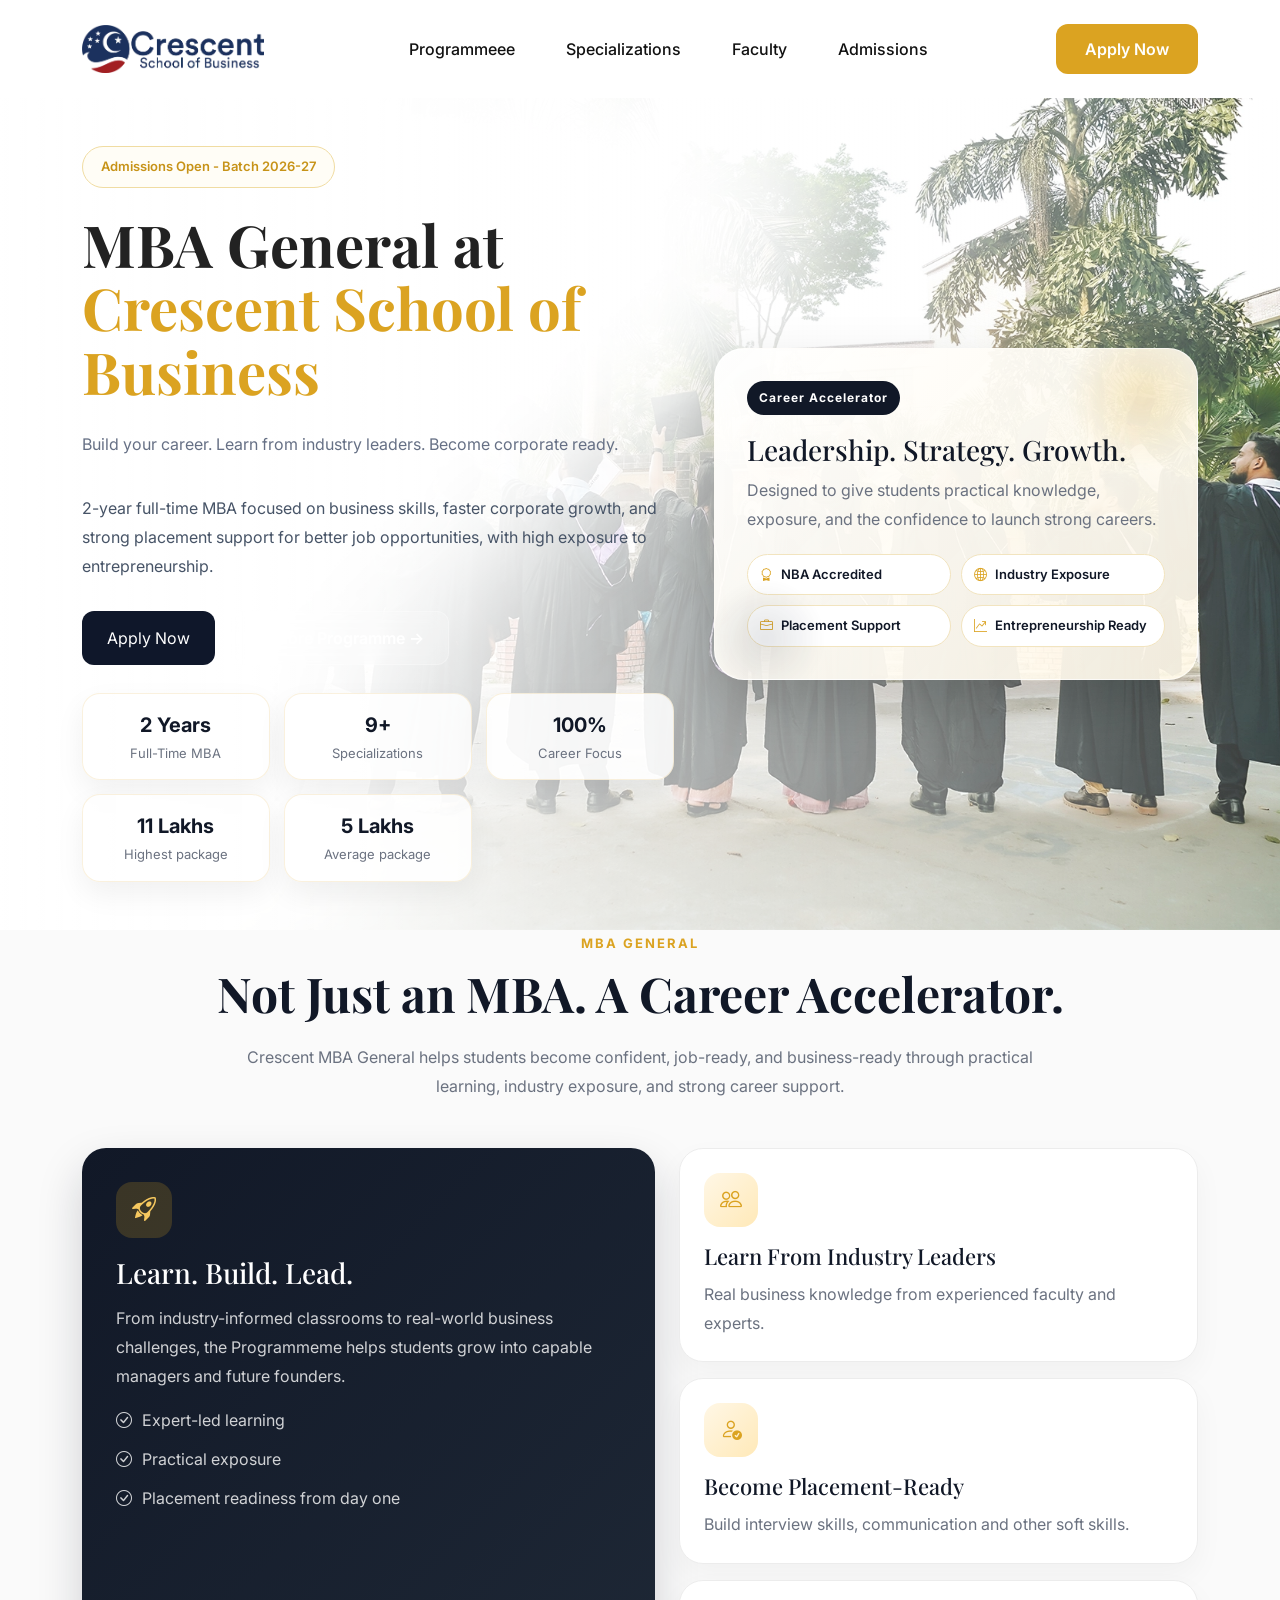
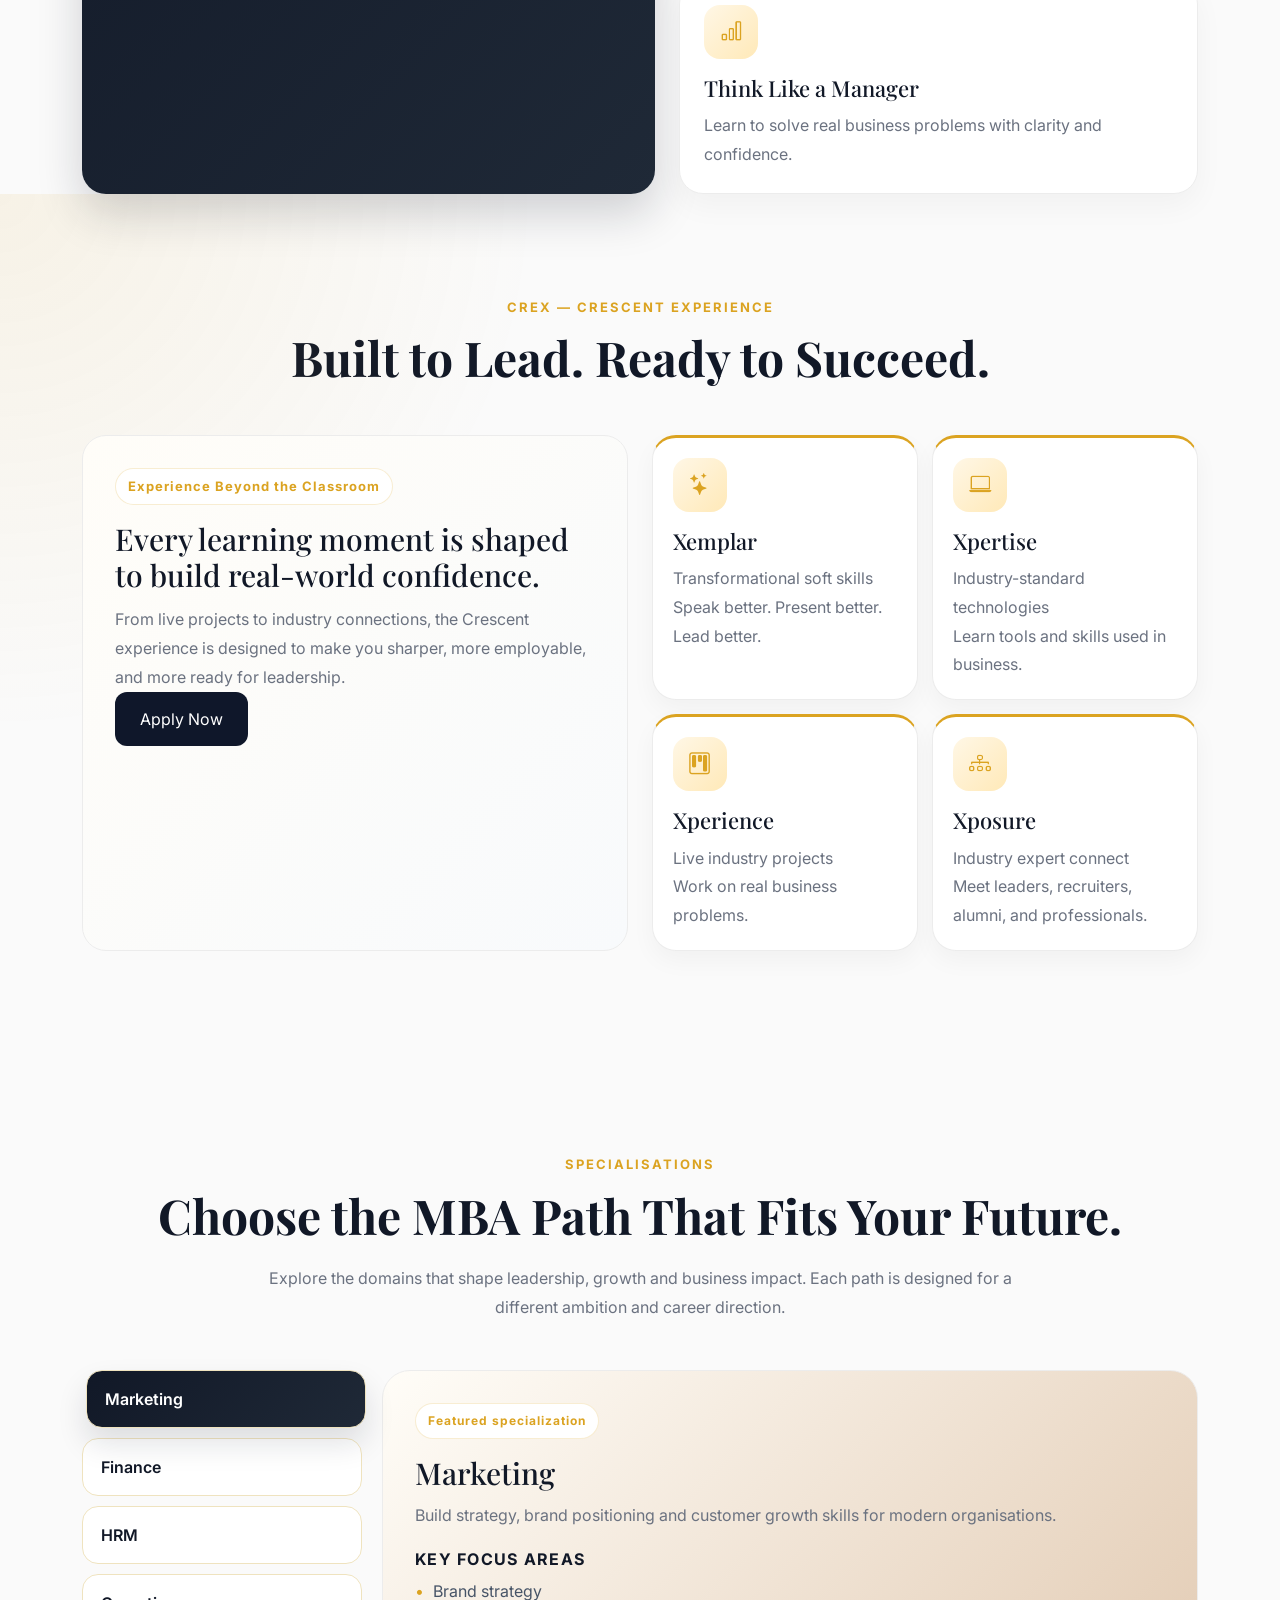
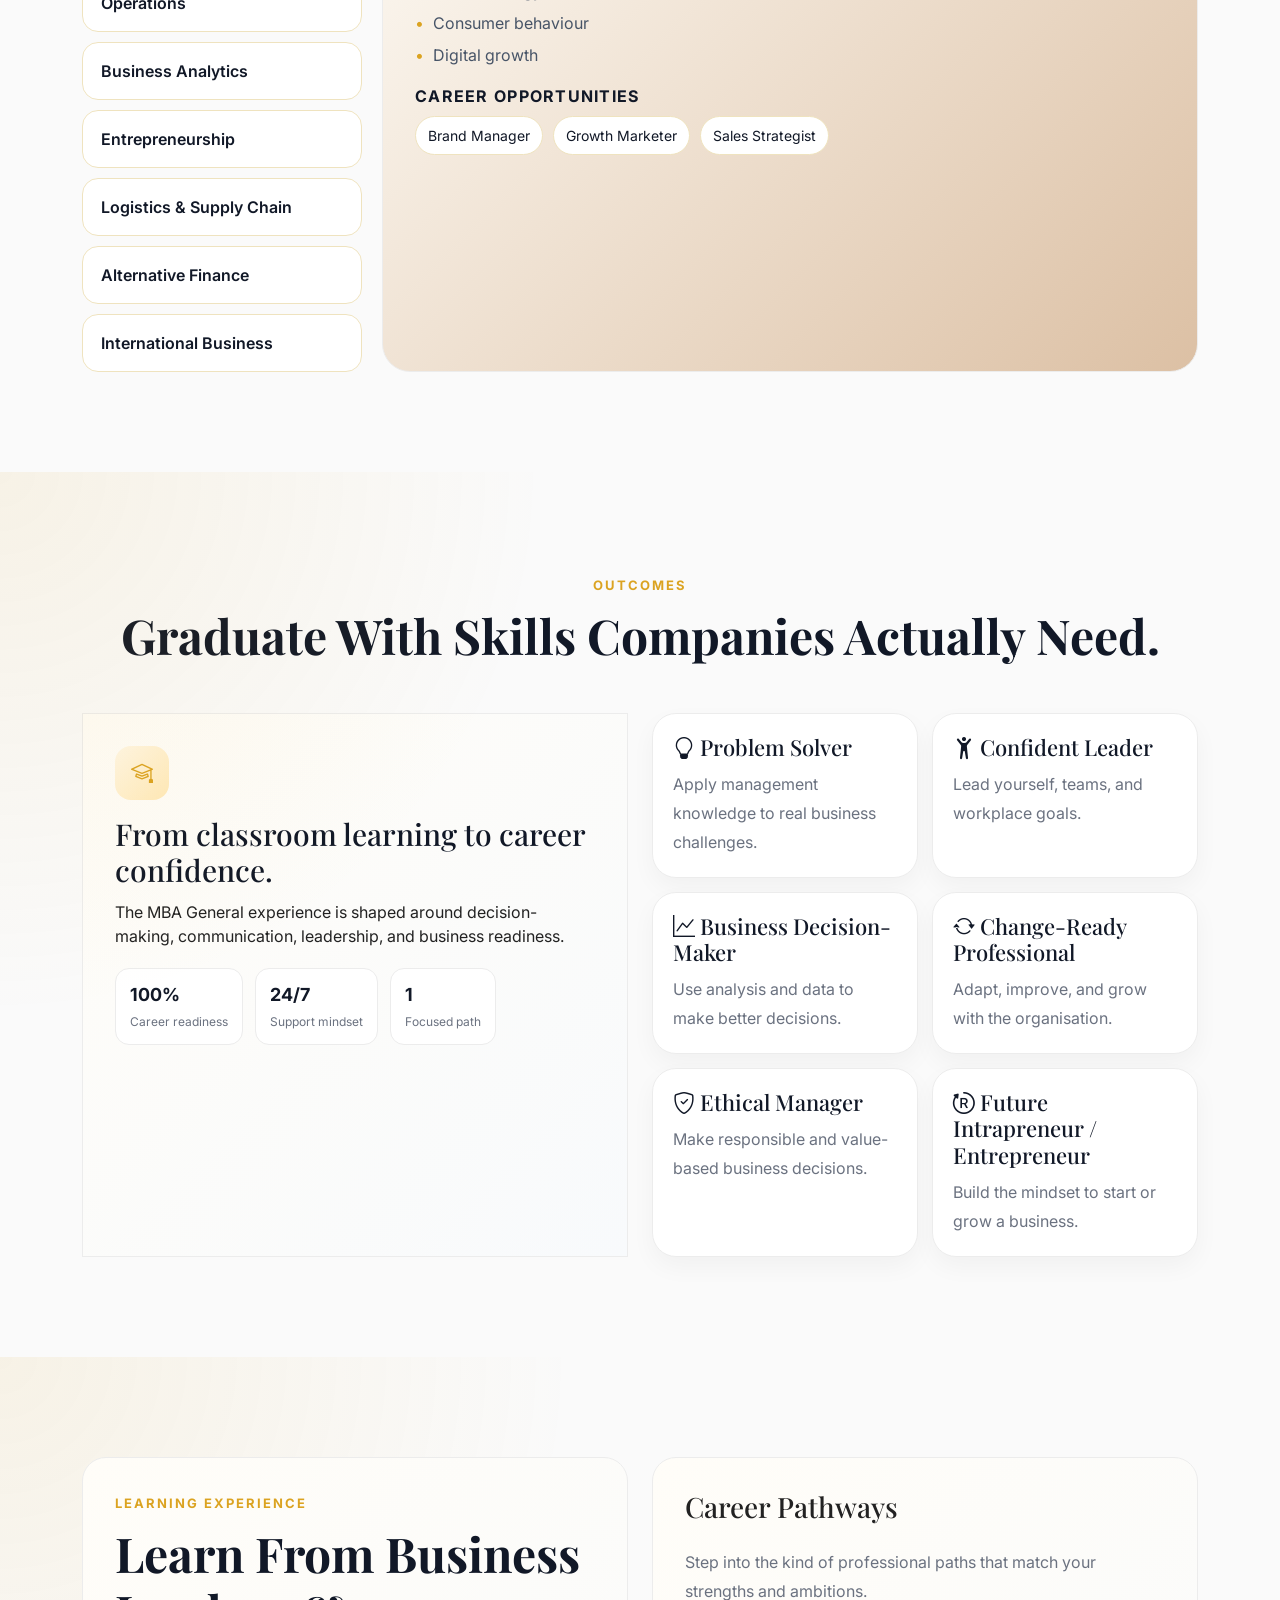
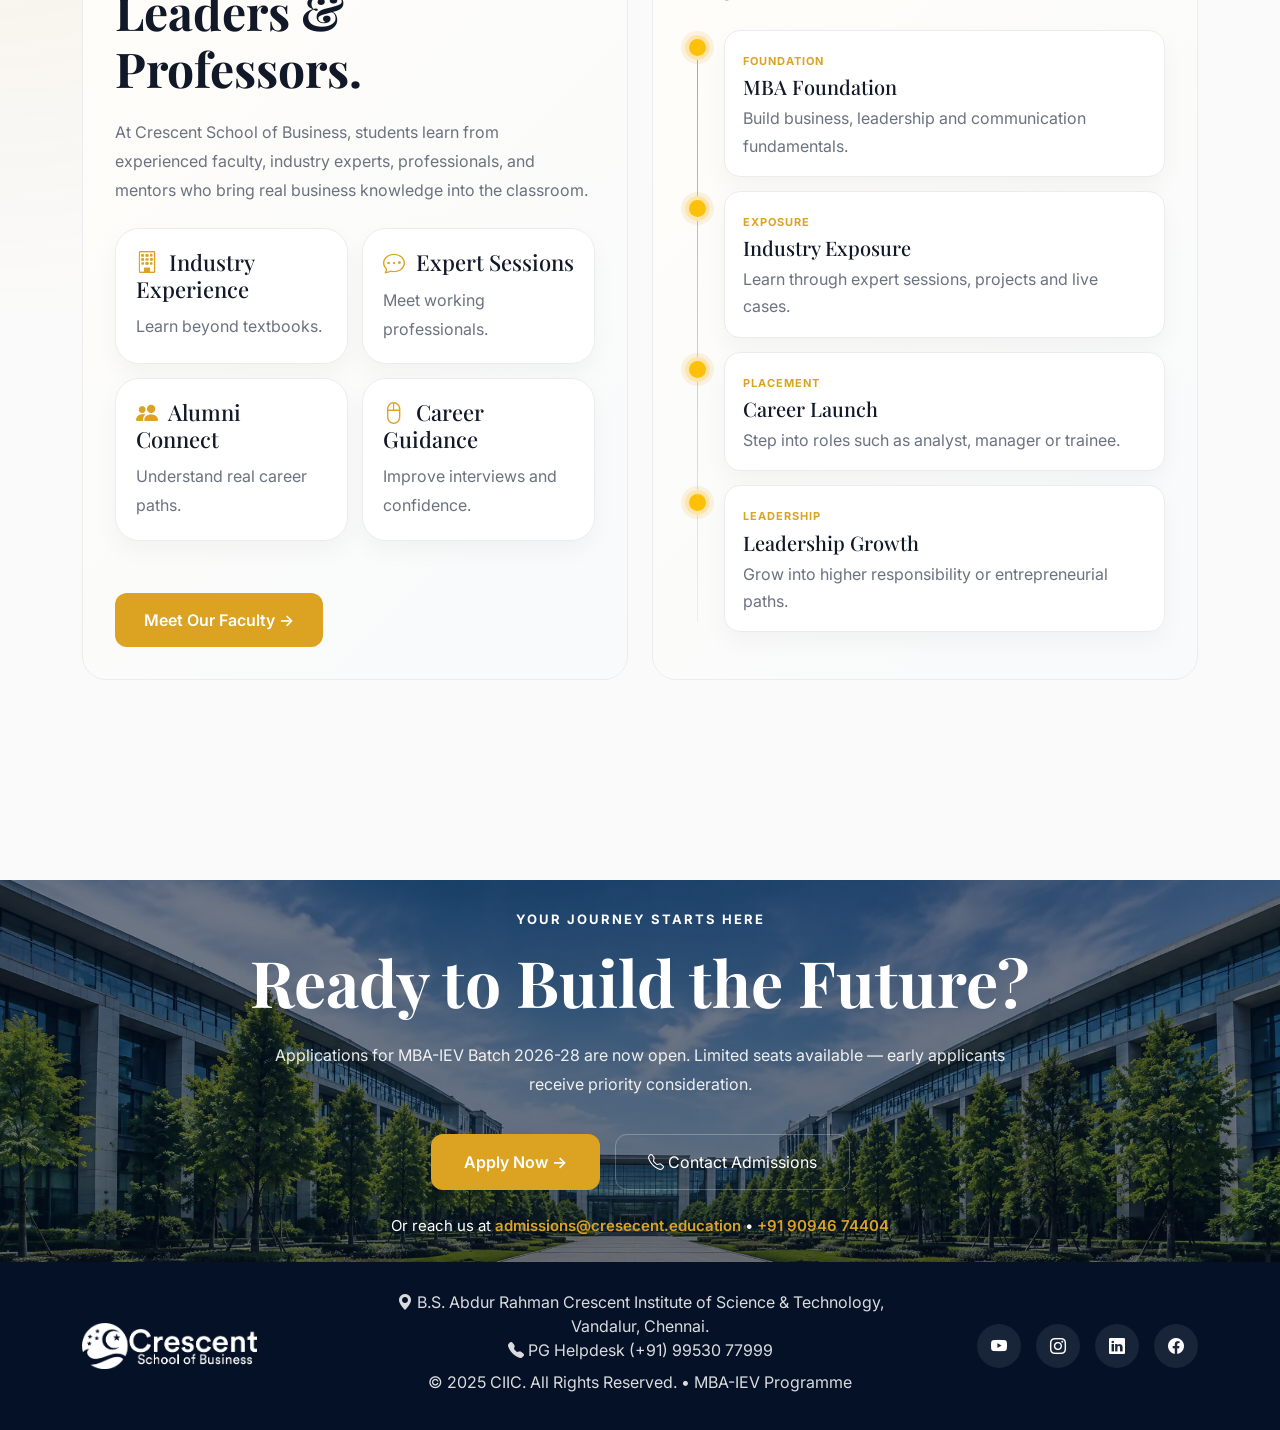
==== mba-general.html @ e67c8d49 "footer update for general" ====
<!DOCTYPE html>
<html lang="en">
<head>
    <meta charset="UTF-8">
    <meta name="viewport" content="width=device-width, initial-scale=1.0">

    <title>University MBA Programme</title>

    <!-- Bootstrap -->
    <link href="https://cdn.jsdelivr.net/npm/bootstrap@5.3.3/dist/css/bootstrap.min.css" rel="stylesheet">
    <link rel="icon" type="image/x-icon" href="images/favicon.ico">

    <!-- Google Fonts -->
    <link href="https://fonts.googleapis.com/css2?family=Inter:wght@300;400;500;600;700&family=Playfair+Display:wght@600;700;800&display=swap" rel="stylesheet">

    <link rel="stylesheet" href="css/style.css">
    <link rel="stylesheet" href="https://cdn.jsdelivr.net/npm/bootstrap-icons@1.11.3/font/bootstrap-icons.min.css">
</head>
<body>

    <!-- NAVBAR -->
    <nav class="navbar navbar-expand-lg navbar-light custom-navbar">
        <div class="container">
            <a class="navbar-brand" href="#">
                <div class="logo-placeholder"><img src="images/crescent-logo-white.webp" style="width: 182px;"></div>
            </a>

            <button class="navbar-toggler" type="button" data-bs-toggle="collapse" data-bs-target="#mainNav">
                <span class="navbar-toggler-icon"></span>
            </button>

            <div class="collapse navbar-collapse" id="mainNav">
                <ul class="navbar-nav mx-auto">
                    <li class="nav-item"><a class="nav-link" href="#Programme">Programmeee</a></li>
                    <li class="nav-item"><a class="nav-link" href="#specializations">Specializations</a></li>
                    <li class="nav-item"><a class="nav-link" href="#faculty">Faculty</a></li>
                    <li class="nav-item"><a class="nav-link" href="#admissions">Admissions</a></li>
                </ul>

                <a href="https://admissions.crescent.education/mba-and-mca-Programmeme-application" class="btn apply-btn">
                    Apply Now
                </a>
            </div>
        </div>
    </nav>

    <!-- HERO -->
    <section class="hero-section">
        <div class="hero-video-wrapper">
            <video class="hero-video" autoplay muted loop playsinline poster="images/hero-bg.webp">
                <source src="https://crescent.education//wp-content//uploads//2025//05//BSACIST-3-26052025.mp4" type="video/mp4">
            </video>
        </div>

        <div class="hero-overlay"></div>

        <div class="container position-relative">
            <div class="hero-shell">
                <div class="hero-content py-5">
                    <div class="hero-badge">Admissions Open - Batch 2026-27</div>

                    <h1 class="hero-title">
                        MBA General at
                        <span>Crescent School of Business</span>
                    </h1>

                    <p class="hero-description">
                        Build your career. Learn from industry leaders. Become corporate ready.
                    </p>

                    <p class="hero-subtext">
                        2-year full-time MBA focused on business skills, faster corporate growth, and strong placement support for better job opportunities, with high exposure to entrepreneurship.
                    </p>

                    <div class="hero-buttons align-items-center">
                        <a href="https://admissions.crescent.education/mba-and-mca-Programmeme-application" class="btn primary-btn">
                            Apply Now
                        </a>
                        <a href="#Programme" class="btn secondary-btn">
                            Explore Programme →
                        </a>
                    </div>

                    <div class="hero-metrics">
                        <div class="metric-tile">
                            <strong>2 Years</strong>
                            <span>Full-Time MBA</span>
                        </div>
                        <div class="metric-tile">
                            <strong>9+</strong>
                            <span>Specializations</span>
                        </div>
                        <div class="metric-tile">
                            <strong>100%</strong>
                            <span>Career Focus</span>
                        </div>
                        <div class="metric-tile">
                            <strong>11 Lakhs</strong>
                            <span>Highest package</span>
                        </div>
                        <div class="metric-tile">
                            <strong>5 Lakhs</strong>
                            <span>Average package</span>
                        </div>
                    </div>
                </div>

                <div class="hero-visual">
                    <div class="hero-visual-card">
                        <div class="visual-orb orb-one"></div>
                        <div class="visual-orb orb-two"></div>
                        <div class="visual-badge">Career Accelerator</div>
                        <h3>Leadership. Strategy. Growth.</h3>
                        <p>Designed to give students practical knowledge, exposure, and the confidence to launch strong careers.</p>

                        <div class="visual-list">
                            <div class="visual-pill"><i class="bi bi-award"></i> NBA Accredited</div>
                            <div class="visual-pill"><i class="bi bi-globe2"></i> Industry Exposure</div>
                            <div class="visual-pill"><i class="bi bi-briefcase"></i> Placement Support</div>
                            <div class="visual-pill"><i class="bi bi-graph-up-arrow"></i> Entrepreneurship Ready</div>
                        </div>
                    </div>
                </div>
            </div>
        </div>
    </section>

    <!-- Programme SECTION -->
    <section class="Programme-showcase" id="Programme">
        <div class="container">
            <div class="section-head text-center">
                <span class="section-tag">MBA GENERAL</span>
                <h2 class="section-title">Not Just an MBA. A Career Accelerator.</h2>
                <p class="section-description mx-auto">
                    Crescent MBA General helps students become confident, job-ready, and business-ready through practical learning, industry exposure, and strong career support.
                </p>
            </div>

            <div class="showcase-grid">
                <div class="showcase-card showcase-card-main">
                    <div class="showcase-icon"><i class="bi bi-rocket-takeoff"></i></div>
                    <h3>Learn. Build. Lead.</h3>
                    <p>From industry-informed classrooms to real-world business challenges, the Programmeme helps students grow into capable managers and future founders.</p>
                    <ul>
                        <li><i class="bi bi-check-circle"></i> Expert-led learning</li>
                        <li><i class="bi bi-check-circle"></i> Practical exposure</li>
                        <li><i class="bi bi-check-circle"></i> Placement readiness from day one</li>
                    </ul>
                </div>

                <div class="feature-stack">
                    <div class="feature-card">
                        <div class="feature-icon"><i class="bi bi-people"></i></div>
                        <h4>Learn From Industry Leaders</h4>
                        <p>Real business knowledge from experienced faculty and experts.</p>
                    </div>

                    <div class="feature-card">
                        <div class="feature-icon"><i class="bi bi-person-check"></i></div>
                        <h4>Become Placement-Ready</h4>
                        <p>Build interview skills, communication and other soft skills.</p>
                    </div>

                    <div class="feature-card">
                        <div class="feature-icon"><i class="bi bi-bar-chart"></i></div>
                        <h4>Think Like a Manager</h4>
                        <p>Learn to solve real business problems with clarity and confidence.</p>
                    </div>
                </div>
            </div>
        </div>
    </section>

    <!-- CREX SECTION -->
    <section class="crex-section">
        <div class="container">
            <div class="section-head text-center">
                <span class="section-tag">CREX — CRESCENT EXPERIENCE</span>
                <h2 class="section-title">Built to Lead. Ready to Succeed.</h2>
            </div>

            <div class="crex-layout">
                <div class="crex-intro">
                    <div class="intro-badge">Experience Beyond the Classroom</div>
                    <h3>Every learning moment is shaped to build real-world confidence.</h3>
                    <p>From live projects to industry connections, the Crescent experience is designed to make you sharper, more employable, and more ready for leadership.</p>
                    <a href="https://admissions.crescent.education/mba-and-mca-Programmeme-application" class="btn primary-btn">
                        Apply Now
                    </a>
                </div>

                <div class="crex-grid">
                    <div class="crex-card">
                        <div class="crex-icon"><i class="bi bi-stars"></i></div>
                        <h4>Xemplar</h4>
                        <p>Transformational soft skills</p>
                        <span>Speak better. Present better. Lead better.</span>
                    </div>

                    <div class="crex-card">
                        <div class="crex-icon"><i class="bi bi-laptop"></i></div>
                        <h4>Xpertise</h4>
                        <p>Industry-standard technologies</p>
                        <span>Learn tools and skills used in business.</span>
                    </div>

                    <div class="crex-card">
                        <div class="crex-icon"><i class="bi bi-kanban"></i></div>
                        <h4>Xperience</h4>
                        <p>Live industry projects</p>
                        <span>Work on real business problems.</span>
                    </div>

                    <div class="crex-card">
                        <div class="crex-icon"><i class="bi bi-diagram-3"></i></div>
                        <h4>Xposure</h4>
                        <p>Industry expert connect</p>
                        <span>Meet leaders, recruiters, alumni, and professionals.</span>
                    </div>
                </div>
            </div>
        </div>
    </section>

    <!-- SPECIALIZATIONS -->
    <section class="specializations-section" id="specializations">
        <div class="container">
            <div class="section-head text-center">
                <span class="section-tag">SPECIALISATIONS</span>
                <h2 class="section-title">Choose the MBA Path That Fits Your Future.</h2>
                <p class="section-description mx-auto">
                    Explore the domains that shape leadership, growth and business impact. Each path is designed for a different ambition and career direction.
                </p>
            </div>

            <div class="specialization-explorer" role="tablist" aria-label="MBA specialization explorer">
                <div class="specialization-list">
                    <button class="specialization-item active" data-specialization="marketing" role="tab" aria-selected="true">Marketing</button>
                    <button class="specialization-item" data-specialization="finance" role="tab" aria-selected="false">Finance</button>
                    <button class="specialization-item" data-specialization="hr" role="tab" aria-selected="false">HRM</button>
                    <button class="specialization-item" data-specialization="operations" role="tab" aria-selected="false">Operations</button>
                    <button class="specialization-item" data-specialization="analytics" role="tab" aria-selected="false">Business Analytics</button>
                    <button class="specialization-item" data-specialization="entrepreneurship" role="tab" aria-selected="false">Entrepreneurship</button>
                    <button class="specialization-item" data-specialization="logistics" role="tab" aria-selected="false">Logistics & Supply Chain</button>
                    <button class="specialization-item" data-specialization="alternativeFinance" role="tab" aria-selected="false">Alternative Finance</button>
                    <button class="specialization-item" data-specialization="internationalBusiness" role="tab" aria-selected="false">International Business</button>
                </div>

                <div class="specialization-panel" id="specialization-panel" aria-live="polite">
                    <div class="panel-chip">Featured specialization</div>
                    <h3 id="specialization-title">Marketing</h3>
                    <p id="specialization-description">Build strategy, brand positioning and customer growth skills for modern organisations.</p>

                    <div class="panel-block">
                        <h4>Key focus areas</h4>
                        <ul id="focus-list" class="focus-list">
                            <li>Brand strategy</li>
                            <li>Consumer behaviour</li>
                            <li>Digital growth</li>
                        </ul>
                    </div>

                    <div class="panel-block">
                        <h4>Career opportunities</h4>
                        <div id="career-list" class="career-pill-list">
                            <span>Brand Manager</span>
                            <span>Growth Marketer</span>
                            <span>Sales Strategist</span>
                        </div>
                    </div>
                </div>
            </div>
        </div>
    </section>

    <!-- OUTCOMES -->
    <section class="outcomes-section">
        <div class="container">
            <div class="section-head text-center">
                <span class="section-tag">OUTCOMES</span>
                <h2 class="section-title">Graduate With Skills Companies Actually Need.</h2>
            </div>

            <div class="outcomes-layout">
                <div class="outcome-hero">
                    <div class="outcome-icon"><i class="bi bi-mortarboard"></i></div>
                    <h3>From classroom learning to career confidence.</h3>
                    <p>The MBA General experience is shaped around decision-making, communication, leadership, and business readiness.</p>
                    <div class="outcome-stats">
                        <div><strong>100%</strong><span>Career readiness</span></div>
                        <div><strong>24/7</strong><span>Support mindset</span></div>
                        <div><strong>1</strong><span>Focused path</span></div>
                    </div>
                </div>

                <div class="outcome-grid">
                    <div class="outcome-card">
                        <h4><i class="bi bi-lightbulb"></i> Problem Solver</h4>
                        <p>Apply management knowledge to real business challenges.</p>
                    </div>
                    <div class="outcome-card">
                        <h4><i class="bi bi-person-arms-up"></i> Confident Leader</h4>
                        <p>Lead yourself, teams, and workplace goals.</p>
                    </div>
                    <div class="outcome-card">
                        <h4><i class="bi bi-graph-up"></i> Business Decision-Maker</h4>
                        <p>Use analysis and data to make better decisions.</p>
                    </div>
                    <div class="outcome-card">
                        <h4><i class="bi bi-arrow-repeat"></i> Change-Ready Professional</h4>
                        <p>Adapt, improve, and grow with the organisation.</p>
                    </div>
                    <div class="outcome-card">
                        <h4><i class="bi bi-shield-check"></i> Ethical Manager</h4>
                        <p>Make responsible and value-based business decisions.</p>
                    </div>
                    <div class="outcome-card">
                        <h4><i class="bi bi-bootstrap-reboot"></i> Future Intrapreneur / Entrepreneur</h4>
                        <p>Build the mindset to start or grow a business.</p>
                    </div>
                </div>
            </div>
        </div>
    </section>

    <!-- FACULTY + CAREER PATHWAYS -->
    <section class="faculty-career-section" id="faculty">
        <div class="container">
            <div class="faculty-career-grid">
                <div class="learning-panel">
                    <span class="section-tag">LEARNING EXPERIENCE</span>
                    <h2 class="section-title">Learn From Business Leaders & Professors.</h2>
                    <p>
                        At Crescent School of Business, students learn from experienced faculty, industry experts, professionals, and mentors who bring real business knowledge into the classroom.
                    </p>

                    <div class="mini-grid">
                        <div class="mini-card"><h5><i class="bi bi-building"></i> Industry Experience</h5><p>Learn beyond textbooks.</p></div>
                        <div class="mini-card"><h5><i class="bi bi-chat-dots"></i> Expert Sessions</h5><p>Meet working professionals.</p></div>
                        <div class="mini-card"><h5><i class="bi bi-people-fill"></i> Alumni Connect</h5><p>Understand real career paths.</p></div>
                        <div class="mini-card"><h5><i class="bi bi-mouse2"></i> Career Guidance</h5><p>Improve interviews and confidence.</p></div>
                    </div>

                    <a href="https://crescent.education/faculty-management-studies/" class="btn faculty-btn mt-4">
                        Meet Our Faculty →
                    </a>
                </div>

                <div class="career-panel">
                    <div class="career-panel-head">
                        <h3 class="sub-heading">Career Pathways</h3>
                        <p>Step into the kind of professional paths that match your strengths and ambitions.</p>
                    </div>
                    <div class="career-roadmap">
                        <div class="roadmap-step">
                            <div class="roadmap-dot"></div>
                            <div class="roadmap-card">
                                <span class="roadmap-label">Foundation</span>
                                <h5>MBA Foundation</h5>
                                <p>Build business, leadership and communication fundamentals.</p>
                            </div>
                        </div>
                        <div class="roadmap-step">
                            <div class="roadmap-dot"></div>
                            <div class="roadmap-card">
                                <span class="roadmap-label">Exposure</span>
                                <h5>Industry Exposure</h5>
                                <p>Learn through expert sessions, projects and live cases.</p>
                            </div>
                        </div>
                        <div class="roadmap-step">
                            <div class="roadmap-dot"></div>
                            <div class="roadmap-card">
                                <span class="roadmap-label">Placement</span>
                                <h5>Career Launch</h5>
                                <p>Step into roles such as analyst, manager or trainee.</p>
                            </div>
                        </div>
                        <div class="roadmap-step">
                            <div class="roadmap-dot"></div>
                            <div class="roadmap-card">
                                <span class="roadmap-label">Leadership</span>
                                <h5>Leadership Growth</h5>
                                <p>Grow into higher responsibility or entrepreneurial paths.</p>
                            </div>
                        </div>
                    </div>
                </div>
            </div>
        </div>
    </section>

    <!-- FINAL CTA + FOOTER -->
    <footer class="footer-section">

        <!-- CTA AREA -->
        <div class="footer-cta" id="admissions">

            <div class="container">

                <div class="cta-content text-center">

                    <span class="footer-tag">
                        YOUR JOURNEY STARTS HERE
                    </span>

                    <h2>
                        Ready to Build the Future?
                    </h2>

                    <p>
                        Applications for MBA-IEV Batch 2026-28 are now open.
                        Limited seats available — early applicants receive
                        priority consideration.
                    </p>

                    <div class="cta-buttons">

                        <a href="https://admissions.crescent.education/mba-and-mca-Programmeme-application" class="btn footer-apply-btn">
                            Apply Now →
                        </a>

                        <a href="tel:+919094674404" class="btn footer-contact-btn">
                            <i class="bi bi-telephone"></i>
                            Contact Admissions
                        </a>

                    </div>

                    <div class="contact-line">

                        Or reach us at

                        <a href="mailto:admissions@ciic.edu.in">
                            admissions@cresecent.education
                        </a>

                        •

                        <a href="tel:+919094674404">
                            +91 90946 74404
                        </a>

                    </div>

                </div>

            </div>

        </div>

        <!-- FOOTER BAR -->
        <div class="footer-bottom">

            <div class="container">

                <div class="row align-items-center gy-4">

                    <!-- LOGO -->
                    <div class="col-lg-3">

                        <div class="footer-logo">

                            <img
                                src="images/cresent-footer-logo.webp"
                                alt="CIIC Business School"
                                style="width: 175px;"
                            >

                        </div>

                    </div>

                    <!-- CENTER INFO -->
                    <div class="col-lg-6 text-center">

                        <div class="footer-info">

                            <p>
                                <i class="bi bi-geo-alt-fill"></i>
                                B.S. Abdur Rahman Crescent Institute of Science & Technology, Vandalur, Chennai. <br>
                                <i class="bi bi-telephone-fill"></i>
                                PG Helpdesk (+91) 99530 77999  <br>
                                <!-- <i class="bi bi-envelope-fill"></i>
                                admissions@cresecent.education  <br> -->
                            </p>

                            <p>
                                © 2025 CIIC. All Rights Reserved.
                                • MBA-IEV Programme
                            </p>

                        </div>

                    </div>

                    <!-- SOCIAL -->
                    <div class="col-lg-3">

                        <div class="footer-social">

                            <a href="https://www.youtube.com/@CrescentSchoolofBusiness" target="_blank">
                                <i class="bi bi-youtube"></i>
                            </a>

                            <a href="https://www.instagram.com/crescentschoolofbusiness" target="_blank">
                                <i class="bi bi-instagram"></i>
                            </a>

                            <a href="https://www.linkedin.com/school/crescentinstitute/" target="_blank">
                                <i class="bi bi-linkedin"></i>
                            </a>

                            <a href="https://www.facebook.com/csbedu" target="_blank">
                                <i class="bi bi-facebook"></i>
                            </a>

                        </div>

                    </div>

                </div>

            </div>

        </div>

    </footer>

    <script src="https://cdn.jsdelivr.net/npm/bootstrap@5.3.3/dist/js/bootstrap.bundle.min.js"></script>
    <script src="js/script.js"></script>

</body>
</html>
---- css/style.css ----
:root{
    --primary:#dba321;
    --dark:#101828;
    --text:#667085;
    --border:#e9e9e9;
    --white:#ffffff;
}

body{
    font-family:'Inter',sans-serif;
    background:#fafafa;
    color:#222;
    scroll-behavior:smooth;
}

/* NAVBAR */

.custom-navbar{
    padding:20px 0;
    background:#fff;
}



.navbar-nav{
    gap:35px;
}

.nav-link{
    color:#111;
    font-weight:500;
}

.apply-btn{
    background:var(--primary);
    color:#fff;
    padding:12px 28px;
    border-radius:12px;
    font-weight:600;
}

.apply-btn:hover{
    background:#c79318;
    color:#fff;
}

/* HERO */

.hero-section{
    position:relative;
    min-height:550px;
    overflow:hidden;
    display:flex;
    align-items:center;
}

.hero-video-wrapper{
    position:absolute;
    inset:0;
    z-index:0;
}

.hero-video{
    width:100%;
    height:100%;
    object-fit:cover;
    display:block;
}

.hero-badge{
    display:inline-block;
    border:1px solid #f0dca2;
    background:#fffdf6;
    color:#c79318;
    font-size:13px;
    font-weight:600;
    padding:10px 18px;
    border-radius:50px;
    margin-bottom:25px;
}
.hero-overlay{
    position:absolute;
    inset:0;
    z-index:1;
    background:linear-gradient(
        90deg,
        rgba(255,255,255,.95) 0%,
        rgba(255,255,255,.85) 35%,
        rgba(255,255,255,.15) 100%
    );
}

.hero-section > .container{
    position:relative;
    z-index:2;
}

.hero-title{
    font-family:'Playfair Display',serif;
    font-size:58px;
    font-weight:700;
    line-height:1.1;
    margin-bottom:25px;
}

.hero-title span{
    color:var(--primary);
}

.hero-description{
    color:var(--text);
    line-height:1.9;
    margin-bottom:35px;
}

.stats-grid{
    display:grid;
    grid-template-columns:repeat(2,1fr);
    gap:15px;
    margin-bottom:30px;
}

.stat-card{
    background:#fff;
    border-radius:18px;
    padding:24px;
    text-align:center;
    box-shadow:0 5px 20px rgba(0,0,0,.05);
}

.stat-card h3{
    font-size:30px;
    font-weight:700;
    margin-bottom:8px;
}

.stat-card p{
    margin:0;
    color:var(--text);
    font-size:14px;
}

.hero-buttons{
    display:flex;
    gap:15px;
    flex-wrap:wrap;
}

.primary-btn{
    background:#0f172a;
    color:#fff;
    padding:14px 24px;
    border-radius:12px;
}

.primary-btn:hover{
    background:#dba321;
    color:#fff;
    transform:translateY(-2px);
    box-shadow:0 12px 24px rgba(13,23,42,.16);
}

.secondary-btn{
    color:var(--primary);
    font-weight:600;
}

/* IMAGE */

.hero-image-wrapper{
    position:relative;
}

.hero-image{
    width:100%;
    border-radius:28px;
    object-fit:cover;
    min-height:600px;
}

/* FORM */

.application-card{
    background:#fff;
    padding:35px;
    border-radius:24px;
    box-shadow:0 15px 40px rgba(0,0,0,.08);
}

.application-card h3{
    font-family:'Playfair Display',serif;
    margin-bottom:10px;
}

.application-card p{
    color:var(--text);
    margin-bottom:25px;
}

.form-control,
.form-select{
    height:56px;
    border-radius:12px;
    border:1px solid var(--border);
}

.form-control:focus,
.form-select:focus{
    box-shadow:none;
    border-color:var(--primary);
}

.submit-btn{
    background:var(--primary);
    border:none;
    height:58px;
    border-radius:12px;
    font-weight:600;
    color:#fff;
}

.submit-btn:hover{
    background:#c79318;
    color:#fff;
}

/* RESPONSIVE */

@media(max-width:1199px){

    .hero-title{
        font-size:48px;
    }

    .hero-image{
        min-height:auto;
    }

}

@media(max-width:991px){

    .hero-section{
        text-align:center;
    }

    .hero-buttons{
        justify-content:center;
    }

    .hero-title{
        font-size:42px;
    }

    .stats-grid{
        grid-template-columns:repeat(2,1fr);
    }

}

@media(max-width:576px){

    .hero-title{
        font-size:34px;
    }

    .stats-grid{
        grid-template-columns:1fr;
    }

    .application-card{
        padding:25px;
    }

}

/* ==================================
   PROGRAM OBJECTIVES
================================== */

.program-objectives{
    background:#fff;
    padding:100px 0;
}

.objectives-image img{
    width:100%;
    height:100%;
    min-height:500px;
    object-fit:cover;
    border-radius:24px;
}

.section-tag{
    display:inline-block;
    font-size:13px;
    font-weight:700;
    letter-spacing:2px;
    color:#dba321;
    margin-bottom:12px;
}

.section-title{
    font-family:'Playfair Display',serif;
    font-size:48px;
    font-weight:700;
    color:#111827;
    margin-bottom:20px;
}

.section-description{
    color:#6b7280;
    max-width:800px;
    line-height:1.8;
    margin-bottom:40px;
}

.objective-card{
    position:relative;
    padding-right:20px;
}

.objective-card::after{
    content:"";
    position:absolute;
    top:0;
    right:0;
    width:1px;
    height:100%;
    background:#ececec;
}

.objectives-grid .col-lg:last-child .objective-card::after{
    display:none;
}

.objective-icon{
    width:54px;
    height:54px;
    border-radius:14px;
    background:#f7f7f7;
    display:flex;
    align-items:center;
    justify-content:center;
    margin-bottom:20px;
}

.objective-icon i{
    font-size:22px;
    color:#111827;
}

.objective-number{
    display:block;
    color:#dba321;
    font-size:12px;
    font-weight:700;
    letter-spacing:1px;
    margin-bottom:12px;
}

.objective-card h4{
    font-family:'Playfair Display',serif;
    font-size:24px;
    line-height:1.4;
    margin-bottom:15px;
    color:#111827;
}

.objective-card p{
    color:#6b7280;
    line-height:1.8;
    font-size:15px;
}

@media(max-width:991px){

    .section-title{
        font-size:38px;
    }

    .objective-card{
        padding:25px;
        border:1px solid #eee;
        border-radius:18px;
        height:100%;
    }

    .objective-card::after{
        display:none;
    }

}

@media(max-width:768px){

    .program-objectives{
        padding:70px 0;
    }

    .section-title{
        font-size:32px;
    }

    .objectives-image img{
        min-height:350px;
    }

}

/* ====================================
   CIIC ADVANTAGE
==================================== */

.ciic-advantage{
    padding:100px 0;
}

.advantage-wrapper{
    background:linear-gradient(
        135deg,
        #071933 0%,
        #0a2145 100%
    );

    border-radius:28px;
    overflow:hidden;
    padding:70px 50px 0;
}

.ciic-advantage .section-tag{
    color:#dba321;
    font-weight:700;
    letter-spacing:2px;
    font-size:13px;
    display:block;
    margin-bottom:10px;
}

.ciic-advantage .section-title{
    margin-bottom:15px;
}

.section-subtitle{
    color:rgba(255,255,255,.75);
    max-width:700px;
    margin:auto;
    margin-bottom:50px;
    line-height:1.8;
}

.advantage-card{
    background:rgba(255,255,255,.04);
    border:1px solid rgba(255,255,255,.05);

    border-radius:18px;
    padding:28px;

    height:100%;

    backdrop-filter:blur(10px);

    transition:.3s;
}

.advantage-card:hover{
    transform:translateY(-6px);
}

.card-icon{
    width:58px;
    height:58px;

    border-radius:14px;

    background:rgba(219,163,33,.08);

    border:1px solid rgba(219,163,33,.2);

    display:flex;
    align-items:center;
    justify-content:center;

    margin-bottom:20px;
}

.card-icon i{
    color:#dba321;
    font-size:24px;
}

.advantage-card h4{
    color:#fff;
    font-size:24px;
    line-height:1.4;
    margin-bottom:15px;

    font-family:'Playfair Display',serif;
}

.advantage-card p{
    color:rgba(255,255,255,.75);
    line-height:1.8;
    margin:0;
}

/* ==========================
   STATS STRIP
========================== */

.stats-strip-wrapper{
    position:relative;
    margin-top:60px;
}

.stats-strip{
    border-top:1px solid rgba(255,255,255,.08);
    padding:45px 0;
    position:relative;
    z-index:2;
}

.stats-content{
    display:flex;
    justify-content:space-between;
    align-items:center;
    text-align:center;
    gap:20px;
}

.stat-item{
    flex:1;
}

.stat-item h3{
    font-family:'Playfair Display',serif;
    font-size:58px;
    font-weight:700;
    line-height:1;
    color:#dba321;
    margin-bottom:12px;
}

.stat-item p{
    color:#ffffff;
    font-size:17px;
    margin:0;
    opacity:.95;
}

/* SIDE IMAGES */

.stats-side-image{
    position:absolute;
    top:50%;
    transform:translateY(-50%);
    width:180px;
    height:180px;
    z-index:1;
    pointer-events:none;
}

.stats-side-left{
    left:-100px;

    background:url('../images/stats-left.webp');
    background-size:cover;
    background-position:center;

    mask-image:linear-gradient(
        to right,
        rgba(0,0,0,1),
        rgba(0,0,0,0)
    );

    -webkit-mask-image:linear-gradient(
        to right,
        rgba(0,0,0,1),
        rgba(0,0,0,0)
    );
}

.stats-side-right{
    right:-100px;

    background:url('../images/stats-right.webp');
    background-size:cover;
    background-position:center;

    mask-image:linear-gradient(
        to left,
        rgba(0,0,0,1),
        rgba(0,0,0,0)
    );

    -webkit-mask-image:linear-gradient(
        to left,
        rgba(0,0,0,1),
        rgba(0,0,0,0)
    );
}

/* TABLET */

@media(max-width:991px){

    .stats-content{
        flex-wrap:wrap;
        row-gap:30px;
    }

    .stat-item{
        width:50%;
        flex:none;
    }

    .stats-side-image{
        display:none;
    }

}

/* MOBILE */

@media(max-width:576px){

    .stats-content{
        flex-direction:column;
        gap:25px;
    }

    .stat-item{
        width:100%;
    }

    .stat-item h3{
        font-size:42px;
    }

    .stat-item p{
        font-size:15px;
    }

}

/* ==========================
   FACULTY SECTION
========================== */

.faculty-section{
    padding:100px 0;
    background:#fff;
}

.faculty-intro{
    position:sticky;
    top:120px;
}

.faculty-intro p{
    color:#6b7280;
    line-height:1.9;
    margin:25px 0 35px;
}

.faculty-btn{
    background:#dba321;
    color:#fff;
    padding:14px 28px;
    border-radius:12px;
    font-weight:600;
}

.faculty-btn:hover{
    background:#c79318;
    color:#fff;
}

/* GRID */

.faculty-grid{
    display:grid;

    grid-template-columns:
        repeat(4,1fr);

    gap:20px;
}

/* CARD */

.faculty-card{
    background:#fff;

    border-radius:18px;

    overflow:hidden;

    box-shadow:
    0 5px 20px rgba(0,0,0,.05);

    transition:.3s;
}

.faculty-card:hover{
    transform:translateY(-6px);
}

.faculty-card img{
    width:100%;
    height:170px;
    object-fit:cover;
}

.faculty-info{
    padding:18px;
}

.faculty-info h4{
    font-size:18px;
    margin-bottom:6px;
}

.faculty-info span{
    display:block;
    color:#dba321;
    font-size:14px;
    font-weight:600;
    margin-bottom:12px;
}

.faculty-info p{
    margin-bottom:4px;
    color:#6b7280;
    font-size:14px;
}

/* WIDE CARDS */

.faculty-card-wide{
    grid-column:span 2;

    display:flex;
    align-items:center;
}

.faculty-card-wide img{
    width:170px;
    height:100%;
    min-height:140px;
}

.faculty-card-wide .faculty-info{
    flex:1;
}

/* RESPONSIVE */

@media(max-width:1199px){

    .faculty-grid{
        grid-template-columns:
        repeat(2,1fr);
    }

    .faculty-card-wide{
        grid-column:span 2;
    }

}

@media(max-width:767px){

    .faculty-grid{
        grid-template-columns:1fr;
    }

    .faculty-card-wide{
        grid-column:span 1;
        flex-direction:column;
    }

    .faculty-card-wide img{
        width:100%;
    }

    .faculty-intro{
        position:static;
    }

}

/* ==========================
   ALUMNI IMPACT
========================== */

.alumni-impact{
    padding:100px 0;
    background:#fff;
}

.alumni-intro p{
    color:#6b7280;
    line-height:1.9;
    margin:25px 0;
}

.alumni-link{
    color:#dba321;
    text-decoration:none;
    font-weight:600;
}

.sub-heading{
    font-family:'Playfair Display',serif;
    font-size:28px;
    margin-bottom:25px;
}

/* VENTURES */

.ventures-grid{
    display:grid;
    grid-template-columns:repeat(4,1fr);
    gap:20px;
}

.venture-card{
    background:#fff;
    border-radius:18px;
    overflow:hidden;
    box-shadow:0 5px 20px rgba(0,0,0,.06);
    transition:.3s;
}

.venture-card:hover{
    transform:translateY(-5px);
}

.venture-card img{
    width:100%;
    height:120px;
    object-fit:contain;
}

.venture-content{
    padding:18px;
}

.venture-content h4{
    font-size:20px;
    margin-bottom:5px;
}

.venture-content span{
    display:block;
    color:#6b7280;
    margin-bottom:15px;
}

.venture-content p{
    font-size:14px;
    color:#4b5563;
    line-height:1.7;
}

.venture-content small{
    color:#dba321;
    font-weight:600;
}

/* LEADERS */

.leaders-list{
    display:flex;
    flex-direction:column;
    gap:18px;
}

.leader-item{
    display:flex;
    align-items:flex-start;
    gap:12px;
}

.leader-item i{
    font-size:20px;
    color:#dba321;
}

.leader-item div{
    flex:1;
}

.leader-item h5{
    font-size:16px;
    margin-bottom:2px;
}

.leader-item p{
    font-size:14px;
    color:#6b7280;
    margin:0;
}

.leader-item span{
    color:#dba321;
    font-weight:600;
    font-size:14px;
}

/* RESPONSIVE */

@media(max-width:1200px){

    .ventures-grid{
        grid-template-columns:repeat(2,1fr);
    }

}

@media(max-width:768px){

    .ventures-grid{
        grid-template-columns:1fr;
    }

}

/* ==========================
   FOOTER
========================== */

.footer-section{
    margin-top:100px;
}

/* CTA */

.footer-cta{
    position:relative;

    background:
        linear-gradient(
            rgba(4,17,38,.55),
            rgba(4,17,38,.55)
        ),
        url('../images/footer-bg.webp');

    background-size:cover;
    background-position:center;

    padding:30px 0 25px;
}

.cta-content{
    max-width:900px;
    margin:auto;
}

.footer-tag{
    display:block;

    color:#ffffff;

    font-size:13px;
    font-weight:700;

    letter-spacing:2px;

    margin-bottom:15px;
}

.cta-content h2{
    color:#fff;

    font-family:'Playfair Display',serif;

    font-size:64px;
    font-weight:700;

    margin-bottom:20px;
}

.cta-content p{
    color:rgba(255,255,255,.9);

    max-width:750px;

    margin:0 auto 35px;

    line-height:1.8;
}

.cta-buttons{
    display:flex;
    justify-content:center;
    gap:15px;
    flex-wrap:wrap;

    margin-bottom:25px;
}

.footer-apply-btn{
    background:#dba321;
    color:#fff;

    padding:15px 32px;
    border-radius:12px;
    font-weight:600;
}

.footer-contact-btn{
    background:transparent;
    color:#fff;

    border:1px solid rgba(255,255,255,.25);

    padding:15px 32px;
    border-radius:12px;
}

.footer-contact-btn:hover{
    color:#fff;
}

.contact-line{
    color:#fff;
    font-size:15px;
}

.contact-line a{
    color:#dba321;
    text-decoration:none;
    font-weight:600;
}

/* BOTTOM BAR */

.footer-bottom{
    background:#041126;
    padding:28px 0;
}

.footer-logo img{
    max-height:65px;
    width:auto;
}

.footer-info p{
    color:rgba(255,255,255,.85);
    margin-bottom:8px;
}

.footer-social{
    display:flex;
    justify-content:flex-end;
    gap:15px;
}

.footer-social a{
    width:44px;
    height:44px;

    display:flex;
    align-items:center;
    justify-content:center;

    border-radius:50%;

    background:rgba(255,255,255,.08);

    color:#fff;

    text-decoration:none;

    transition:.3s;
}

.footer-social a:hover{
    background:#dba321;
    color:#fff;
}

/* RESPONSIVE */

@media(max-width:991px){

    .cta-content h2{
        font-size:48px;
    }

    .footer-logo,
    .footer-info,
    .footer-social{
        text-align:center;
        justify-content:center;
    }

}

@media(max-width:768px){

    .footer-cta{
        padding:70px 0 120px;
    }

    .cta-content h2{
        font-size:36px;
    }

    .footer-info p{
        font-size:14px;
    }

}

/* ====================================
   MBA GENERAL LANDING PAGE ADDITIONS
==================================== */

.hero-shell{
    display:grid;
    grid-template-columns:1.1fr .9fr;
    gap:40px;
    align-items:center;
}

.hero-content{
    position:relative;
    z-index:2;
}

.hero-subtext{
    color:#475467;
    line-height:1.8;
    margin-bottom:30px;
    max-width:620px;
}

.hero-buttons .secondary-btn{
    color:#fff;
    background:rgba(255,255,255,.18);
    border:1px solid rgba(255,255,255,.28);
    padding:14px 24px;
    border-radius:12px;
    font-weight:600;
    backdrop-filter:blur(8px);
}

.hero-buttons .secondary-btn:hover{
    background:rgba(255,255,255,.28);
    color:#fff;
}

.hero-metrics{
    display:grid;
    grid-template-columns:repeat(3, minmax(0, 1fr));
    gap:14px;
    margin-top:28px;
}

.metric-tile{
    background:rgba(255,255,255,.86);
    border:1px solid rgba(219,163,33,.15);
    box-shadow:0 12px 30px rgba(0,0,0,.06);
    border-radius:18px;
    padding:16px;
    text-align:center;
    animation:floatCard 4s ease-in-out infinite;
}

.metric-tile strong{
    display:block;
    font-size:20px;
    color:#111827;
}

.metric-tile span{
    display:block;
    color:#6b7280;
    font-size:13px;
    margin-top:4px;
}

.hero-visual{
    position:relative;
    z-index:2;
}

.hero-visual-card{
    position:relative;
    padding:32px;
    border-radius:30px;
    background:linear-gradient(135deg, rgba(255,255,255,.96) 0%, rgba(255,248,232,.92) 100%);
    border:1px solid rgba(255,255,255,.6);
    box-shadow:0 25px 60px rgba(0,0,0,.16);
    overflow:hidden;
    animation:drift 6s ease-in-out infinite;
}

.visual-orb{
    position:absolute;
    border-radius:50%;
    filter:blur(6px);
    opacity:.7;
}

.orb-one{
    width:150px;
    height:150px;
    background:radial-gradient(circle, rgba(219,163,33,.3) 0%, rgba(219,163,33,0) 70%);
    top:-30px;
    right:-20px;
}

.orb-two{
    width:120px;
    height:120px;
    background:radial-gradient(circle, rgba(15,23,42,.16) 0%, rgba(15,23,42,0) 70%);
    bottom:-20px;
    left:-10px;
}

.visual-badge{
    display:inline-block;
    background:#111827;
    color:#fff;
    padding:8px 12px;
    border-radius:999px;
    font-size:12px;
    font-weight:700;
    letter-spacing:1px;
    margin-bottom:18px;
}

.hero-visual-card h3{
    font-family:'Playfair Display',serif;
    font-size:28px;
    margin-bottom:10px;
    color:#111827;
}

.hero-visual-card p{
    color:#6b7280;
    line-height:1.8;
    margin-bottom:20px;
}

.visual-list{
    display:grid;
    grid-template-columns:repeat(2, minmax(0, 1fr));
    gap:10px;
}

.visual-pill{
    display:flex;
    align-items:center;
    gap:8px;
    background:#fff;
    border:1px solid #f2e4bf;
    border-radius:999px;
    padding:10px 12px;
    font-size:13px;
    color:#111827;
    font-weight:600;
}

.visual-pill i{
    color:#dba321;
}

.program-showcase,
.crex-section,
.specializations-section,
.outcomes-section,
.faculty-career-section{
    padding:100px 0;
    position:relative;
}

.program-showcase{
    background:linear-gradient(180deg, #ffffff 0%, #fcf7ea 100%);
}

.program-showcase::before,
.crex-section::before,
.outcomes-section::before,
.faculty-career-section::before{
    content:"";
    position:absolute;
    inset:0;
    pointer-events:none;
    background:radial-gradient(circle at top left, rgba(219,163,33,.09), transparent 35%);
}

.section-head{
    margin-bottom:48px;
}

.showcase-grid{
    display:grid;
    grid-template-columns:1.05fr .95fr;
    gap:24px;
    align-items:stretch;
}

.showcase-card,
.feature-card,
.crex-card,
.specialization-card,
.outcome-card,
.mini-card,
.career-card,
.learning-panel,
.career-panel,
.crex-intro{
    position:relative;
    border-radius:24px;
    overflow:hidden;
    transition:transform .3s ease, box-shadow .3s ease, border-color .3s ease;
    animation:fadeUp .8s ease both;
}

.showcase-card-main{
    background:linear-gradient(135deg, #111827 0%, #1f2937 100%);
    color:#fff;
    padding:34px;
    box-shadow:0 20px 45px rgba(17,24,39,.18);
}

.showcase-card-main h3{
    font-family:'Playfair Display',serif;
    font-size:28px;
    margin-bottom:14px;
}

.showcase-card-main p,
.showcase-card-main li{
    color:rgba(255,255,255,.8);
    line-height:1.8;
}

.showcase-card-main ul{
    list-style:none;
    padding:0;
    margin:16px 0 0;
}

.showcase-card-main li{
    display:flex;
    align-items:center;
    gap:10px;
    margin-bottom:10px;
}

.showcase-icon{
    width:56px;
    height:56px;
    border-radius:16px;
    background:rgba(219,163,33,.2);
    display:flex;
    align-items:center;
    justify-content:center;
    margin-bottom:18px;
}

.showcase-icon i{
    font-size:24px;
    color:#f6c85f;
}

.feature-stack{
    display:grid;
    gap:16px;
}

.feature-card{
    background:#fff;
    border:1px solid #ececec;
    padding:24px;
    box-shadow:0 12px 30px rgba(0,0,0,.04);
}

.feature-card:hover,
.crex-card:hover,
.specialization-card:hover,
.outcome-card:hover,
.mini-card:hover,
.career-card:hover,
.learning-panel:hover,
.career-panel:hover,
.crex-intro:hover{
    transform:translateY(-8px) scale(1.01);
    box-shadow:0 20px 45px rgba(0,0,0,.1);
}

.feature-card h4,
.crex-card h4,
.specialization-card h4,
.outcome-card h4,
.mini-card h5,
.career-card h5{
    font-family:'Playfair Display',serif;
    font-size:22px;
    margin-bottom:10px;
    color:#111827;
}

.feature-card p,
.crex-card p,
.crex-card span,
.specialization-card p,
.outcome-card p,
.mini-card p,
.career-card p,
.crex-intro p,
.learning-panel p,
.career-panel p{
    color:#6b7280;
    line-height:1.8;
    margin:0;
}

.feature-icon,
.crex-icon,
.outcome-icon{
    width:54px;
    height:54px;
    border-radius:16px;
    background:linear-gradient(135deg, #fff7e6 0%, #ffe9b8 100%);
    display:flex;
    align-items:center;
    justify-content:center;
    margin-bottom:16px;
}

.feature-icon i,
.crex-icon i,
.outcome-icon i{
    color:#dba321;
    font-size:22px;
}

.crex-layout,
.outcomes-layout,
.faculty-career-grid{
    display:grid;
    grid-template-columns:1fr 1fr;
    gap:24px;
    align-items:stretch;
}

.crex-intro,
.learning-panel,
.career-panel,
.outcome-hero{
    background:linear-gradient(135deg, #fffdf8 0%, #f8fafc 100%);
    border:1px solid #ececec;
    padding:32px;
}

.intro-badge{
    display:inline-block;
    background:#fff;
    color:#dba321;
    border:1px solid rgba(219,163,33,.2);
    border-radius:999px;
    padding:8px 12px;
    font-size:13px;
    font-weight:700;
    letter-spacing:1px;
    margin-bottom:16px;
}

.crex-intro h3,
.outcome-hero h3{
    font-family:'Playfair Display',serif;
    font-size:30px;
    margin-bottom:12px;
    color:#111827;
}

.crex-grid,
.outcome-grid,
.mini-grid,
.career-grid{
    display:grid;
    gap:14px;
}

.crex-grid{
    grid-template-columns:repeat(2, minmax(0, 1fr));
}

.crex-card,
.outcome-card,
.mini-card,
.career-card{
    background:#fff;
    border:1px solid #ececec;
    padding:20px;
    box-shadow:0 10px 25px rgba(0,0,0,.04);
}

.crex-card{
    text-align:left;
    border-top:3px solid #dba321;
}

.crex-card h4{
    margin-top:4px;
}

.specialization-explorer{
    display:grid;
    grid-template-columns:280px minmax(0, 1fr);
    gap:20px;
    align-items:stretch;
}

.specialization-list{
    display:flex;
    flex-direction:column;
    gap:10px;
}

.specialization-item{
    width:100%;
    text-align:left;
    border:none;
    background:#fff;
    color:#111827;
    padding:16px 18px;
    border-radius:16px;
    border:1px solid #efe3bf;
    font-weight:600;
    transition:all .25s ease;
}

.specialization-item:hover,
.specialization-item.active{
    background:linear-gradient(135deg, #111827 0%, #1f2937 100%);
    color:#fff;
    box-shadow:0 16px 30px rgba(17,24,39,.12);
    transform:translateX(4px);
}

.specialization-panel{
    background:linear-gradient(135deg, #fffdf8 0%, #dcc0a4 100%);
    border:1px solid #ececec;
    border-radius:28px;
    padding:32px;
    min-height:340px;
}

.panel-chip{
    display:inline-block;
    background:#fff;
    color:#dba321;
    border:1px solid rgba(219,163,33,.2);
    border-radius:999px;
    padding:8px 12px;
    font-size:12px;
    font-weight:700;
    letter-spacing:1px;
    margin-bottom:16px;
}

.specialization-panel h3{
    font-family:'Playfair Display',serif;
    font-size:30px;
    color:#111827;
    margin-bottom:10px;
}

.specialization-panel p{
    color:#6b7280;
    line-height:1.8;
    margin-bottom:18px;
}

.panel-block{
    margin-top:20px;
}

.panel-block h4{
    font-size:16px;
    font-weight:700;
    letter-spacing:.08em;
    text-transform:uppercase;
    color:#111827;
    margin-bottom:10px;
}

.focus-list{
    list-style:none;
    padding:0;
    margin:0;
    display:grid;
    gap:8px;
}

.focus-list li{
    position:relative;
    padding-left:18px;
    color:#475467;
}

.focus-list li::before{
    content:"•";
    position:absolute;
    left:0;
    color:#dba321;
}

.career-pill-list{
    display:flex;
    flex-wrap:wrap;
    gap:10px;
}

.career-pill-list span{
    display:inline-flex;
    align-items:center;
    border-radius:999px;
    padding:8px 12px;
    background:#fff;
    border:1px solid #efe3bf;
    font-size:14px;
    color:#111827;
}

.outcome-grid{
    grid-template-columns:repeat(2, minmax(0, 1fr));
}

.outcome-stats{
    display:flex;
    flex-wrap:wrap;
    gap:12px;
    margin-top:20px;
}

.outcome-stats div{
    background:#fff;
    border:1px solid #ececec;
    border-radius:14px;
    padding:12px 14px;
    min-width:100px;
}

.outcome-stats strong{
    display:block;
    font-size:18px;
    color:#111827;
}

.outcome-stats span{
    color:#6b7280;
    font-size:12px;
}

.mini-grid{
    grid-template-columns:repeat(2, minmax(0, 1fr));
    margin:24px 0 28px;
}

.mini-card h5 i,
.career-card h5 i{
    color:#dba321;
    margin-right:6px;
}

.career-panel-head p{
    margin-top:8px;
}

.career-roadmap{
    position:relative;
    margin-top:24px;
    display:grid;
    gap:14px;
}

.career-roadmap::before{
    content:"";
    position:absolute;
    left:12px;
    top:10px;
    bottom:10px;
    width:1px;
    background:linear-gradient(180deg, #dba321 0%, rgba(219,163,33,.15) 100%);
}

.roadmap-step{
    position:relative;
    display:flex;
    gap:14px;
    align-items:flex-start;
}

.roadmap-dot{
    width:25px;
    height:25px;
    border-radius:50%;
    background:#ffc107;
    border:4px solid #ffe5aa;
    box-shadow:0 0 0 4px rgba(219,163,33,.12);
    position:relative;
    z-index:1;
    margin-top:5px;
}

.roadmap-card{
    flex:1;
    background:#fff;
    border:1px solid #ececec;
    padding:16px 18px;
    border-radius:16px;
    box-shadow:0 10px 25px rgba(0,0,0,.04);
}

.roadmap-label{
    display:inline-block;
    font-size:11px;
    font-weight:700;
    letter-spacing:1px;
    text-transform:uppercase;
    color:#dba321;
    margin-bottom:6px;
}

.roadmap-card h5{
    font-family:'Playfair Display',serif;
    font-size:20px;
    margin-bottom:6px;
    color:#111827;
}

.roadmap-card p{
    margin:0;
    color:#6b7280;
    line-height:1.7;
}

.faculty-btn{
    display:inline-flex;
    align-items:center;
    justify-content:center;
}

@keyframes fadeUp{
    from{
        opacity:0;
        transform:translateY(16px);
    }
    to{
        opacity:1;
        transform:translateY(0);
    }
}

@keyframes floatCard{
    0%,100%{ transform:translateY(0); }
    50%{ transform:translateY(-6px); }
}

@keyframes drift{
    0%,100%{ transform:translateY(0); }
    50%{ transform:translateY(-8px); }
}

@media(max-width:991px){
    .hero-shell,
    .showcase-grid,
    .crex-layout,
    .outcomes-layout,
    .faculty-career-grid{
        grid-template-columns:1fr;
    }

    .hero-visual{
        margin-top:10px;
    }

    .specialization-explorer,
    .crex-grid,
    .outcome-grid,
    .mini-grid{
        grid-template-columns:repeat(2, minmax(0, 1fr));
    }

    .program-showcase,
    .crex-section,
    .specializations-section,
    .outcomes-section,
    .faculty-career-section{
        padding:80px 0;
    }
}

@media(max-width:768px){
    .hero-section{
        min-height:auto;
        padding:80px 0;
    }

    .hero-metrics,
    .visual-list,
    .specialization-explorer,
    .crex-grid,
    .outcome-grid,
    .mini-grid{
        grid-template-columns:1fr;
    }

    .section-title{
        font-size:32px;
    }

    .showcase-card-main,
    .crex-intro,
    .learning-panel,
    .career-panel,
    .outcome-hero,
    .hero-visual-card{
        padding:24px;
    }
}

@media(max-width:576px){
    .program-showcase,
    .crex-section,
    .specializations-section,
    .outcomes-section,
    .faculty-career-section{
        padding:70px 0;
    }

    .hero-subtext{
        font-size:15px;
    }

    .hero-buttons{
        flex-direction:column;
        align-items:stretch;
    }

    .hero-buttons .secondary-btn,
    .hero-buttons .primary-btn{
        width:100%;
        text-align:center;
    }

    .metric-tile{
        padding:14px;
    }
}
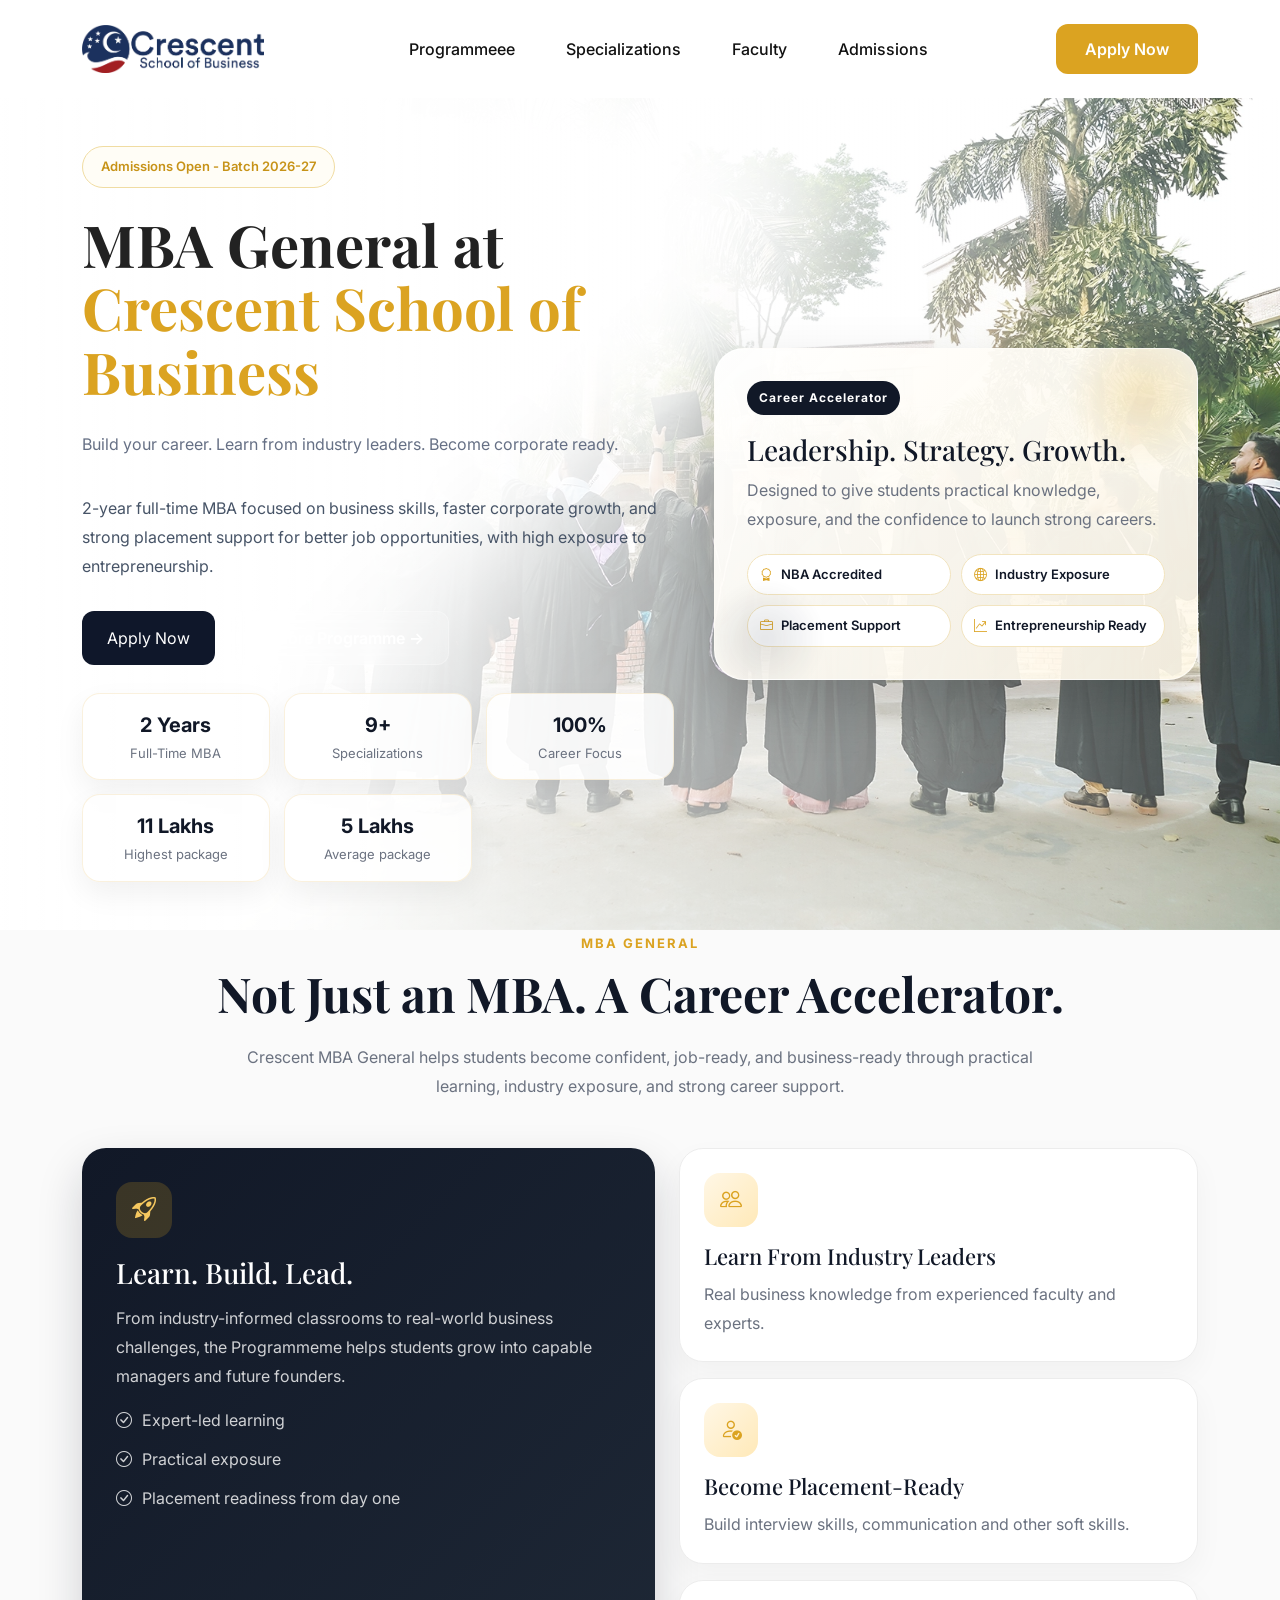
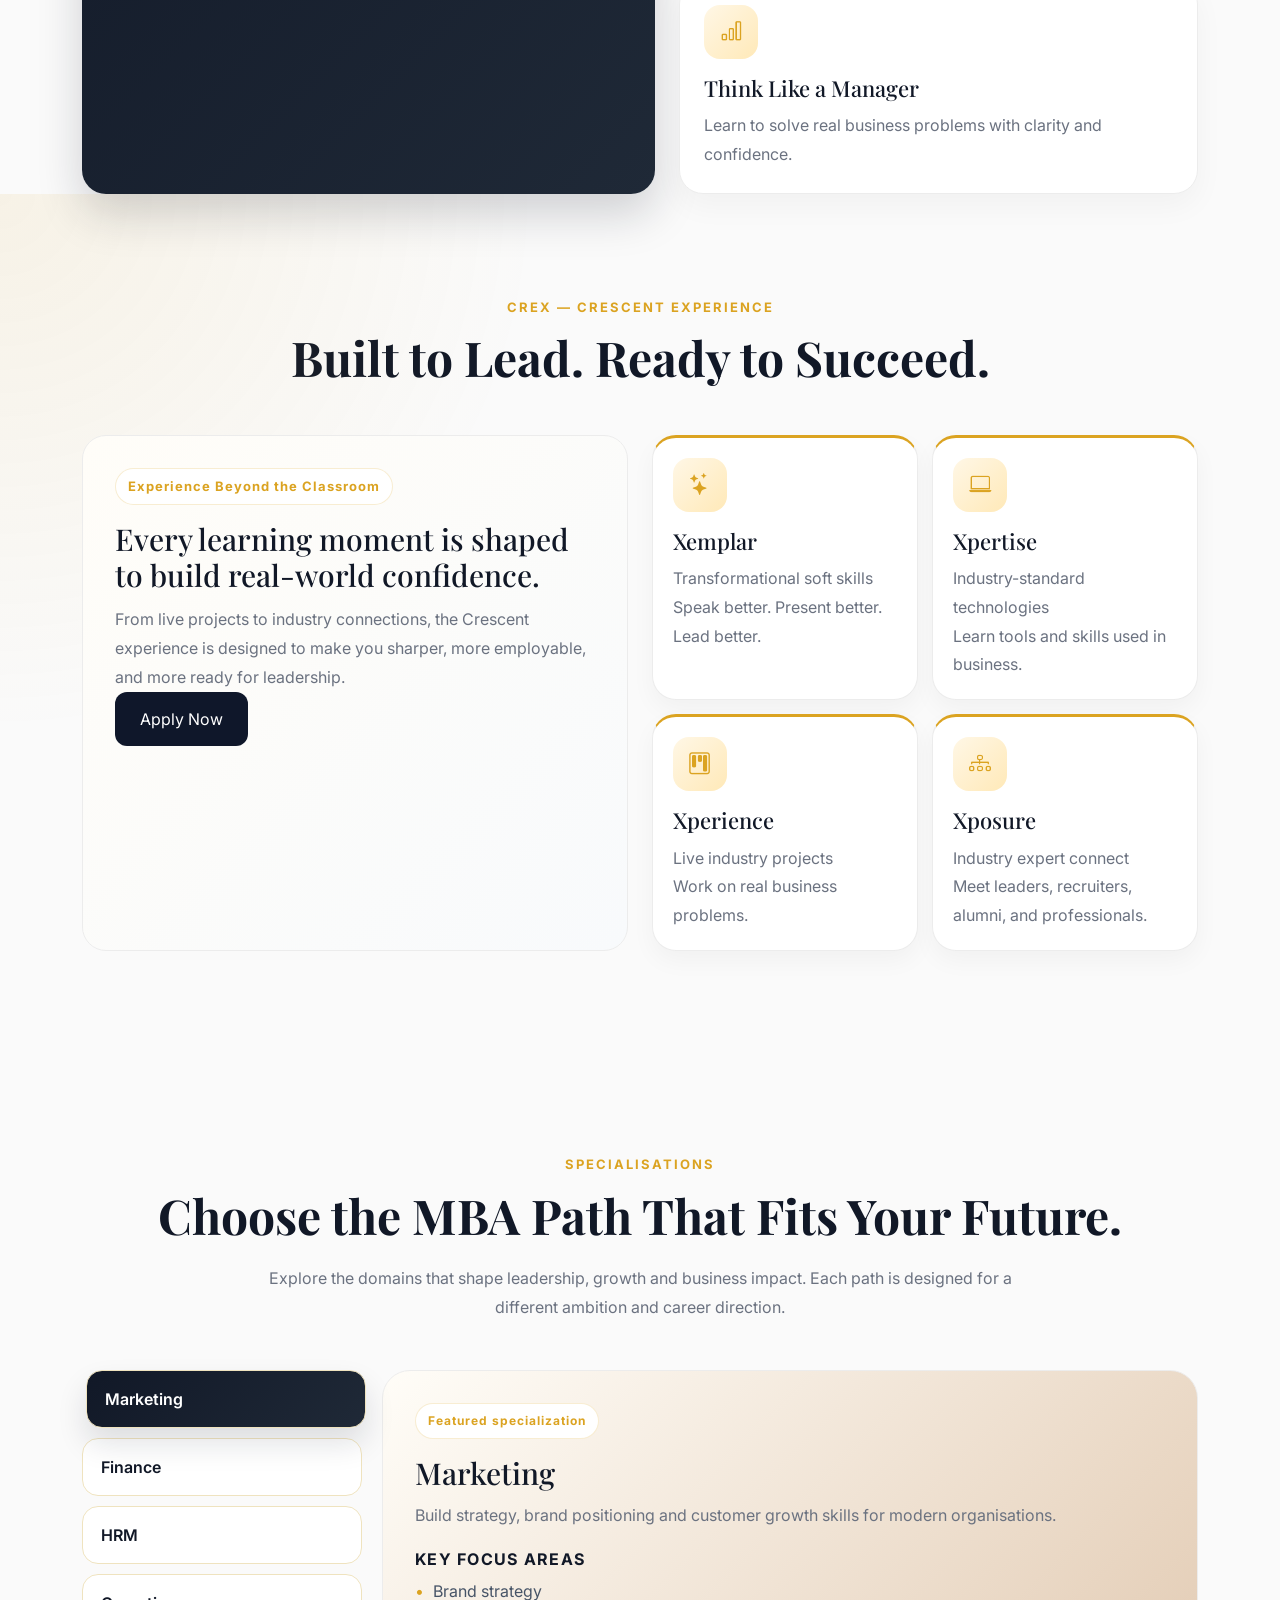
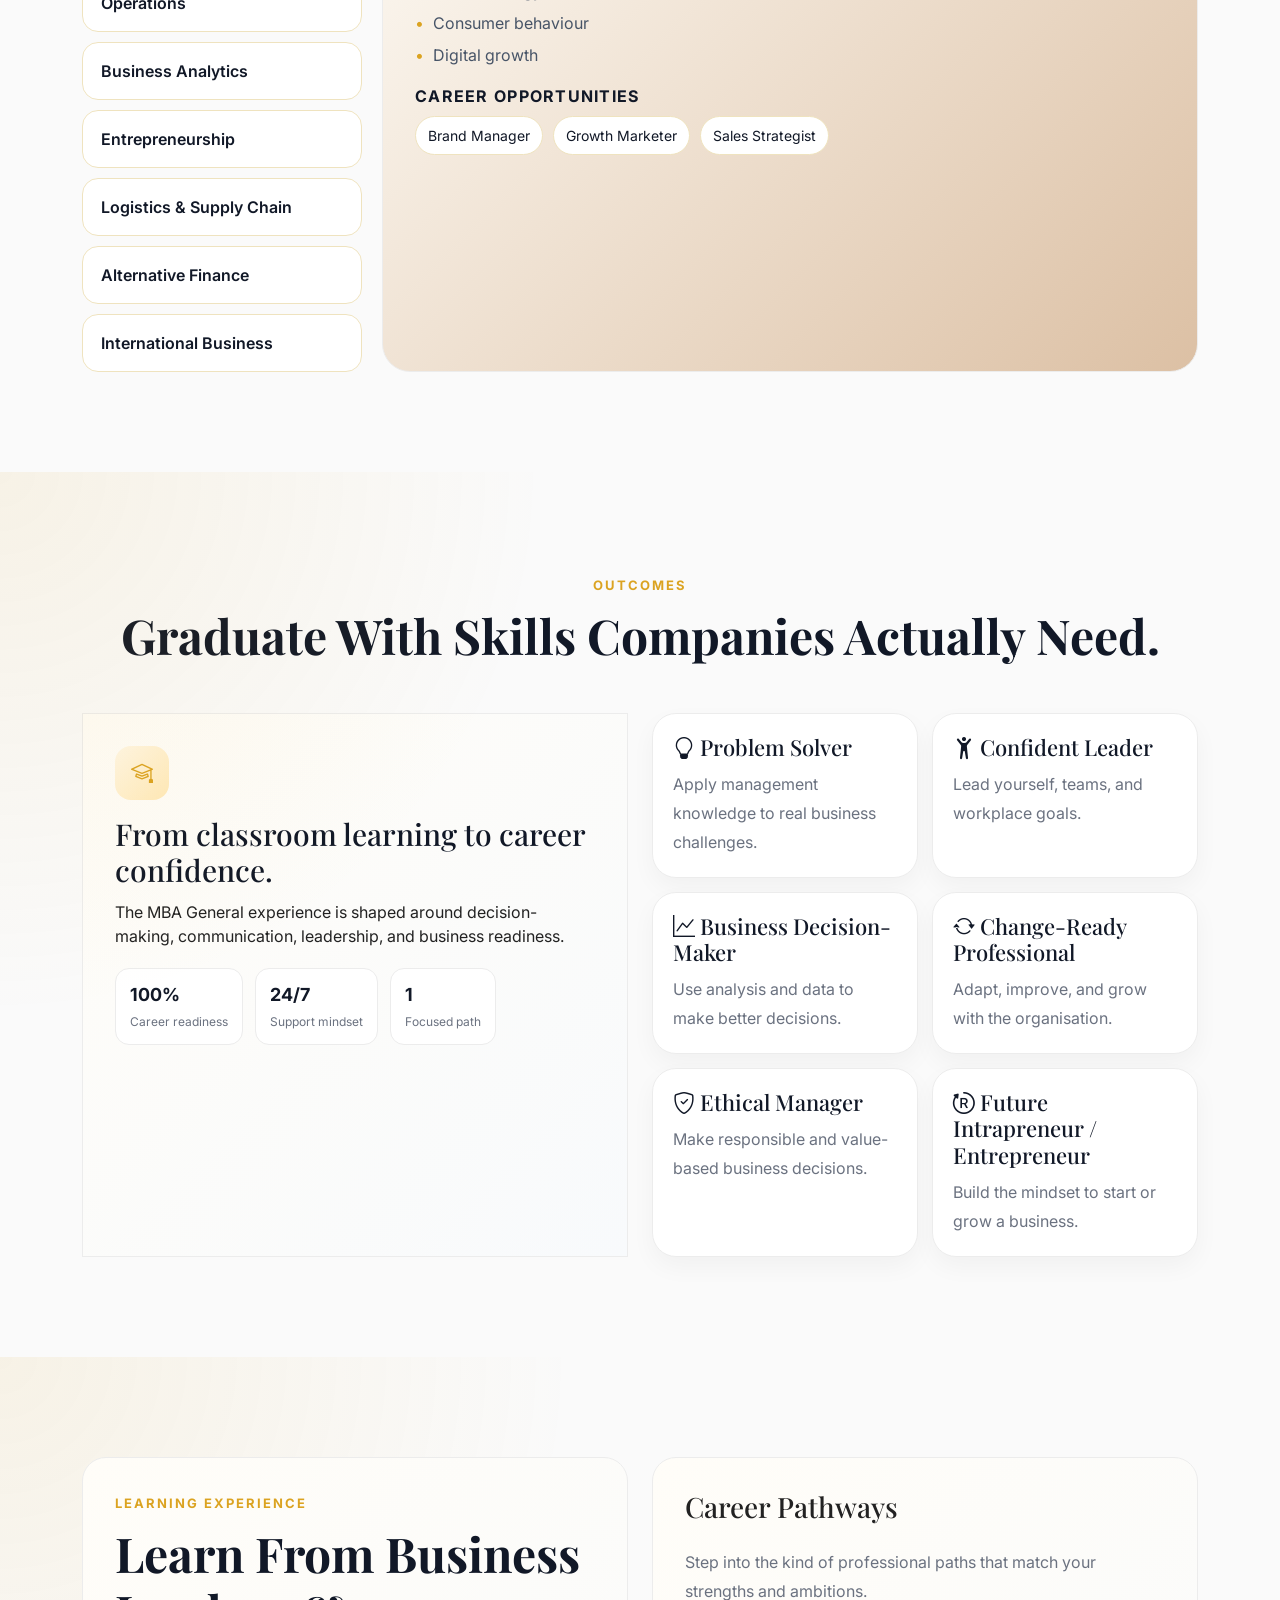
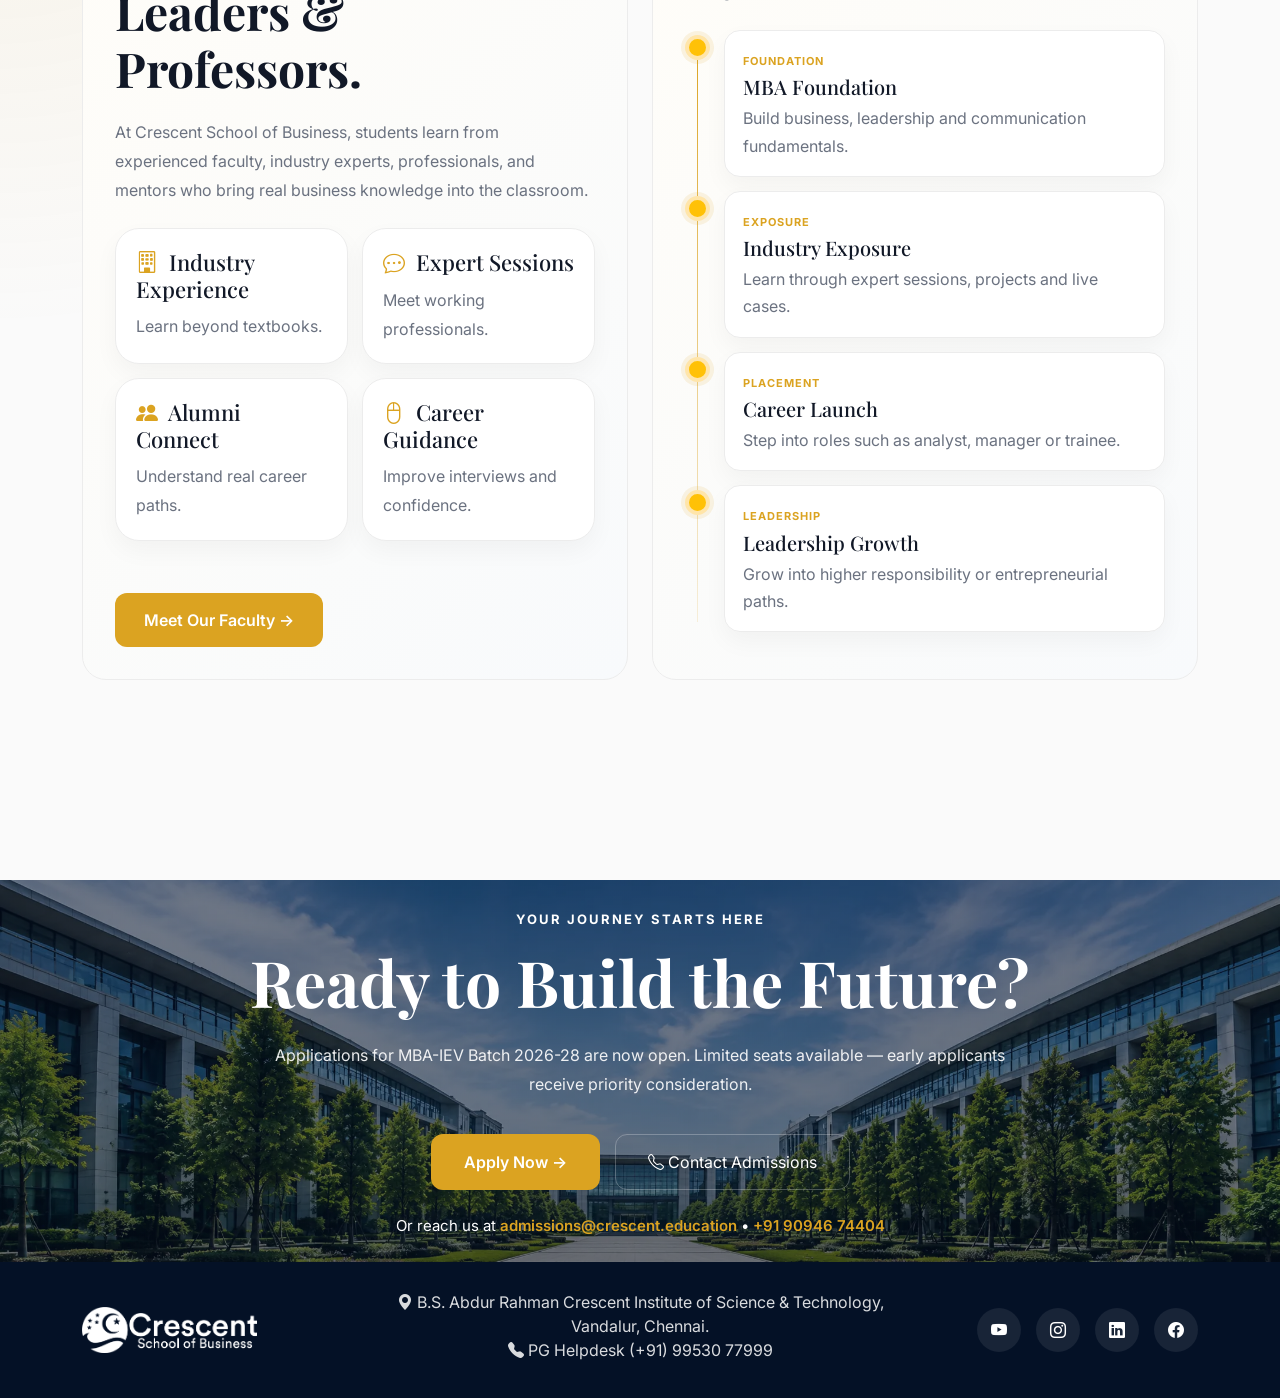
==== commit d93ada63: "updates email" ====
--- a/mba-general.html
+++ b/mba-general.html
@@ -431,8 +431,8 @@
 
                         Or reach us at
 
-                        <a href="mailto:admissions@ciic.edu.in">
-                            admissions@cresecent.education
+                        <a href="mailto:admissions@crescent.education">
+                            admissions@crescent.education
                         </a>
 
                         •
@@ -485,10 +485,10 @@
                                 admissions@cresecent.education  <br> -->
                             </p>
 
-                            <p>
+                            <!-- <p>
                                 © 2025 CIIC. All Rights Reserved.
                                 • MBA-IEV Programme
-                            </p>
+                            </p> -->
 
                         </div>
 
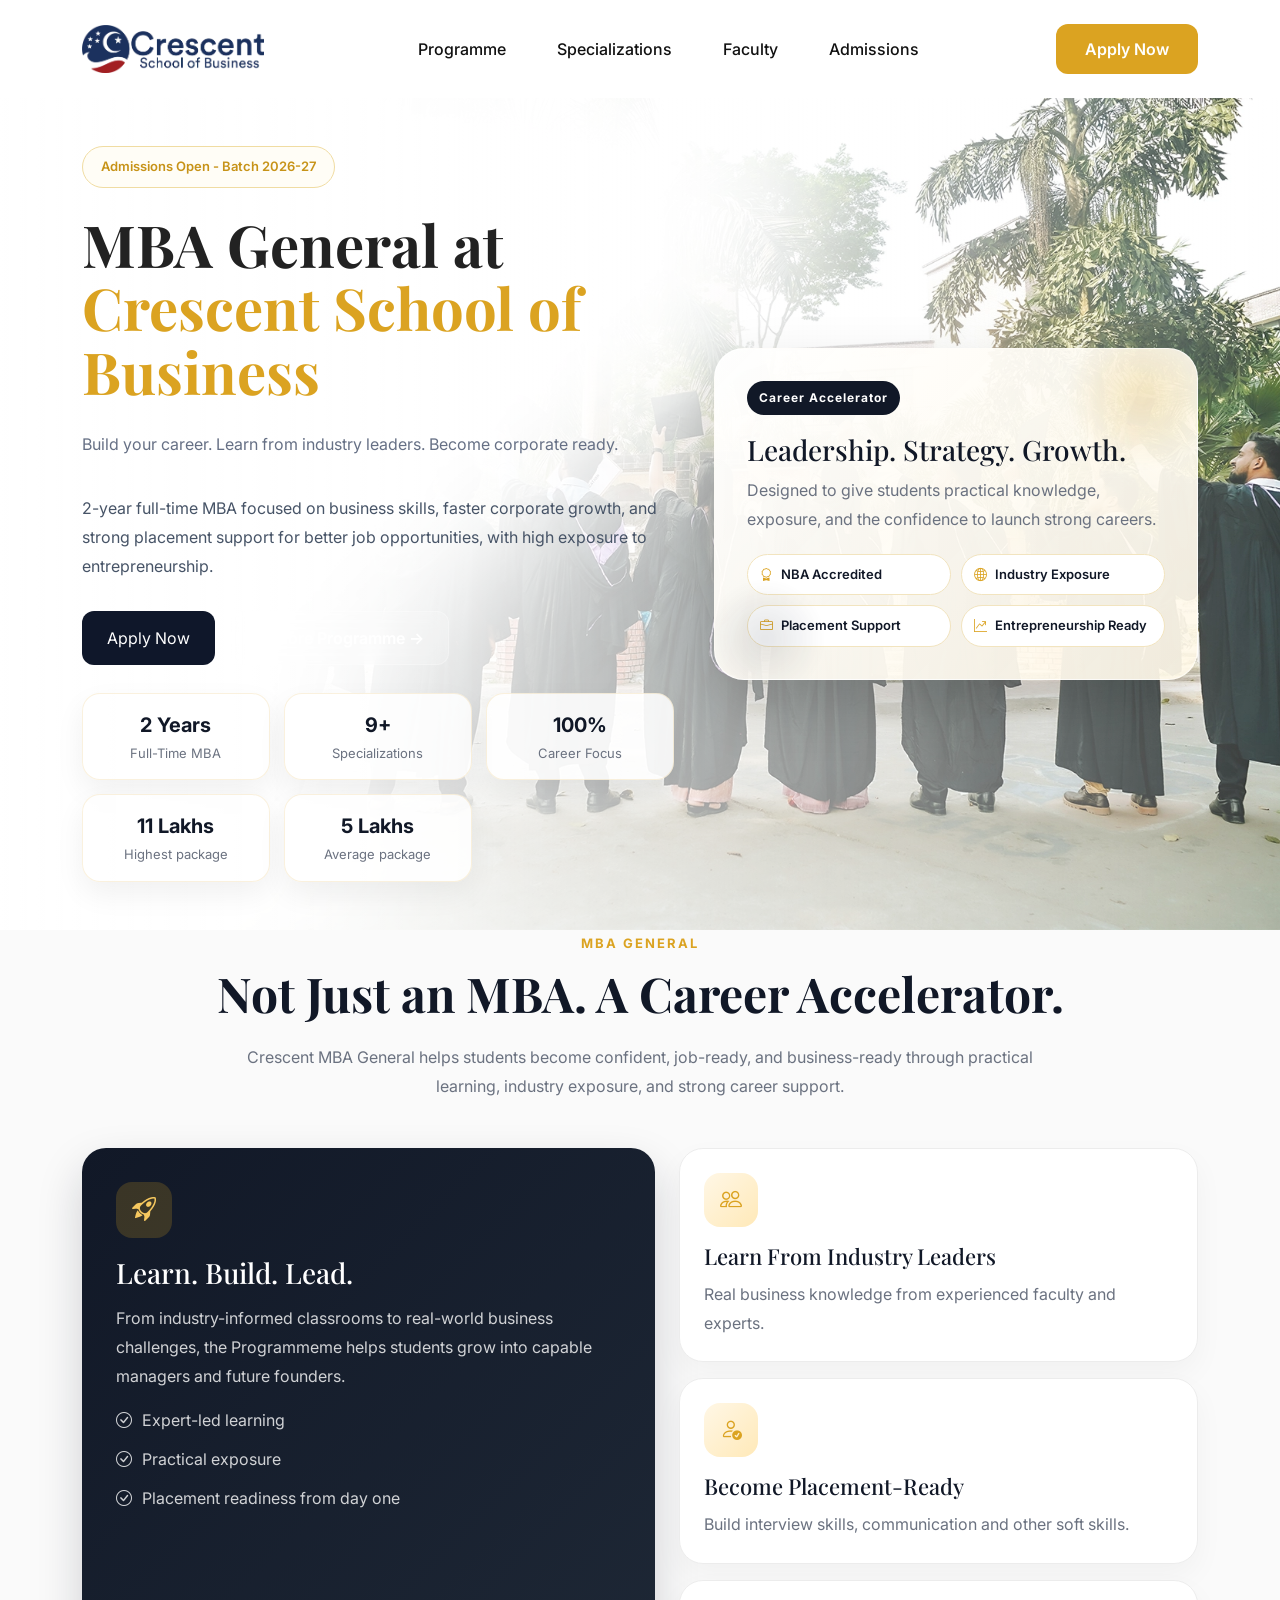
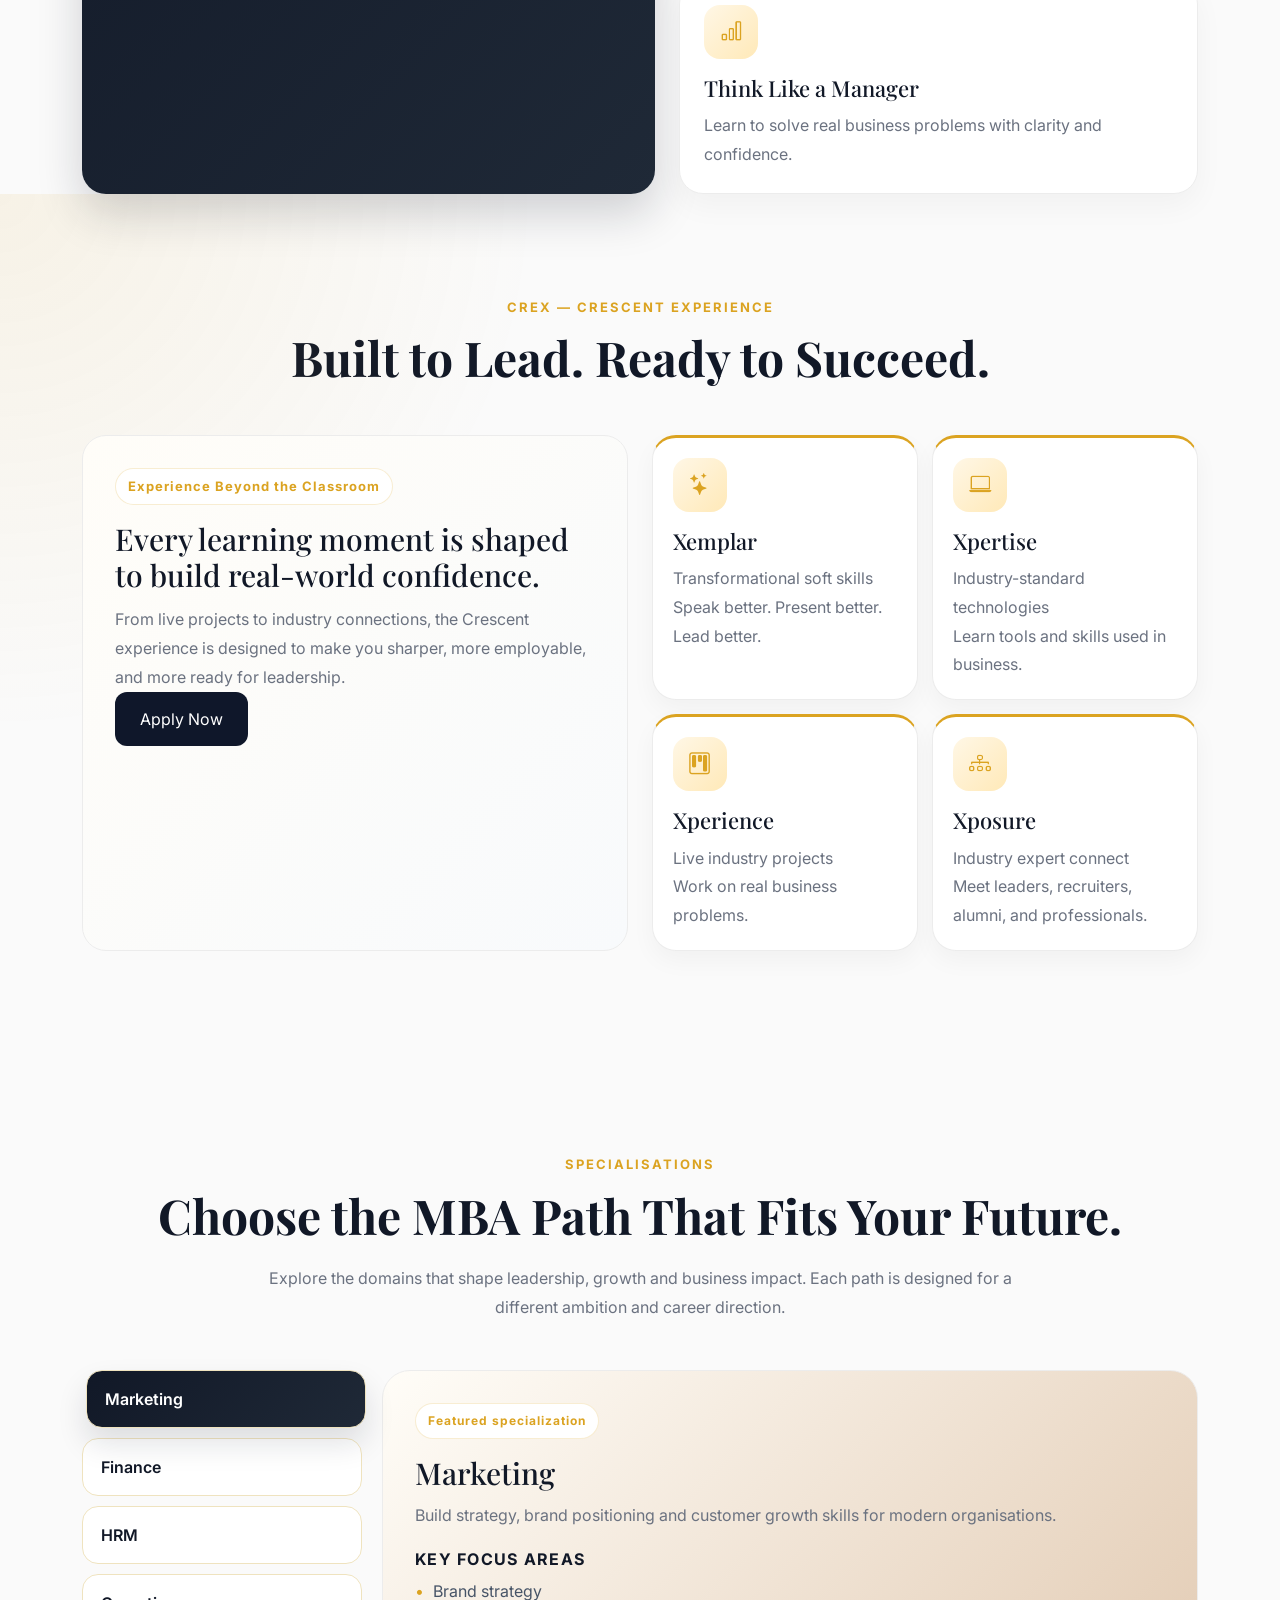
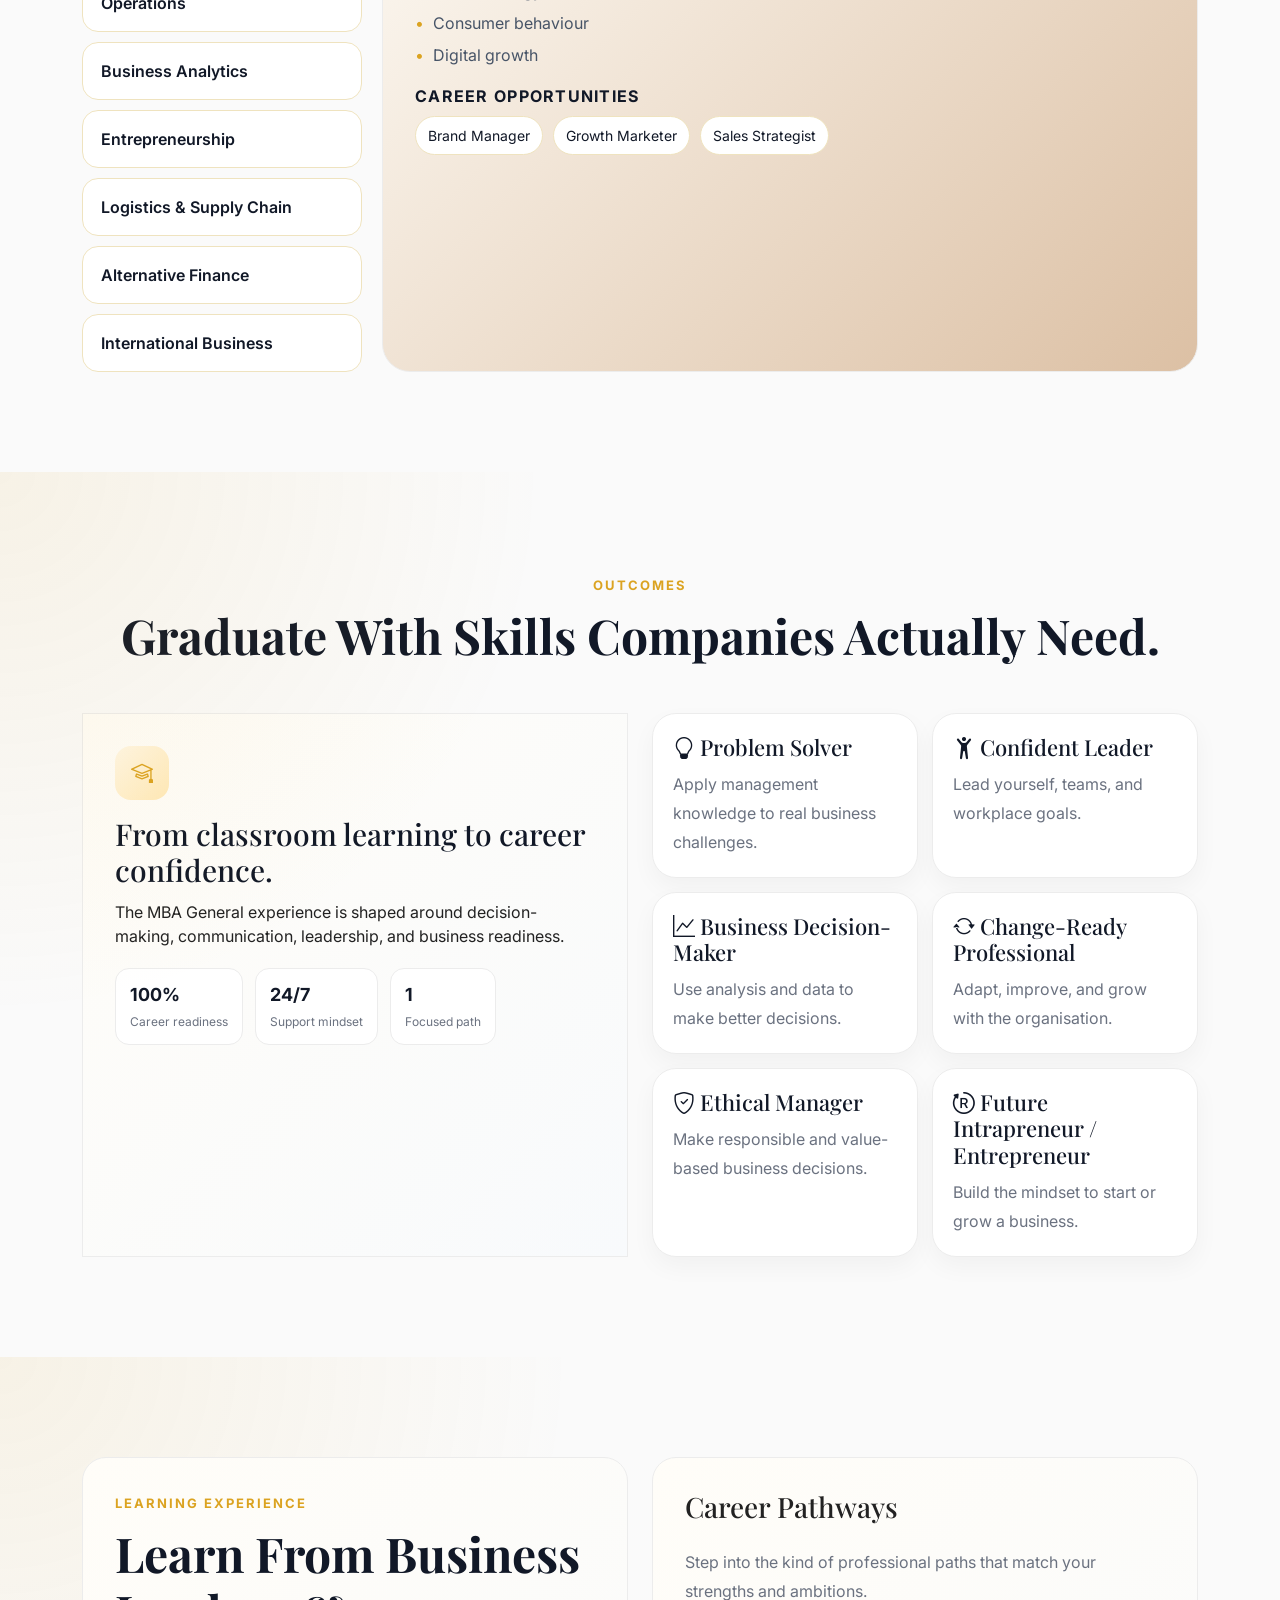
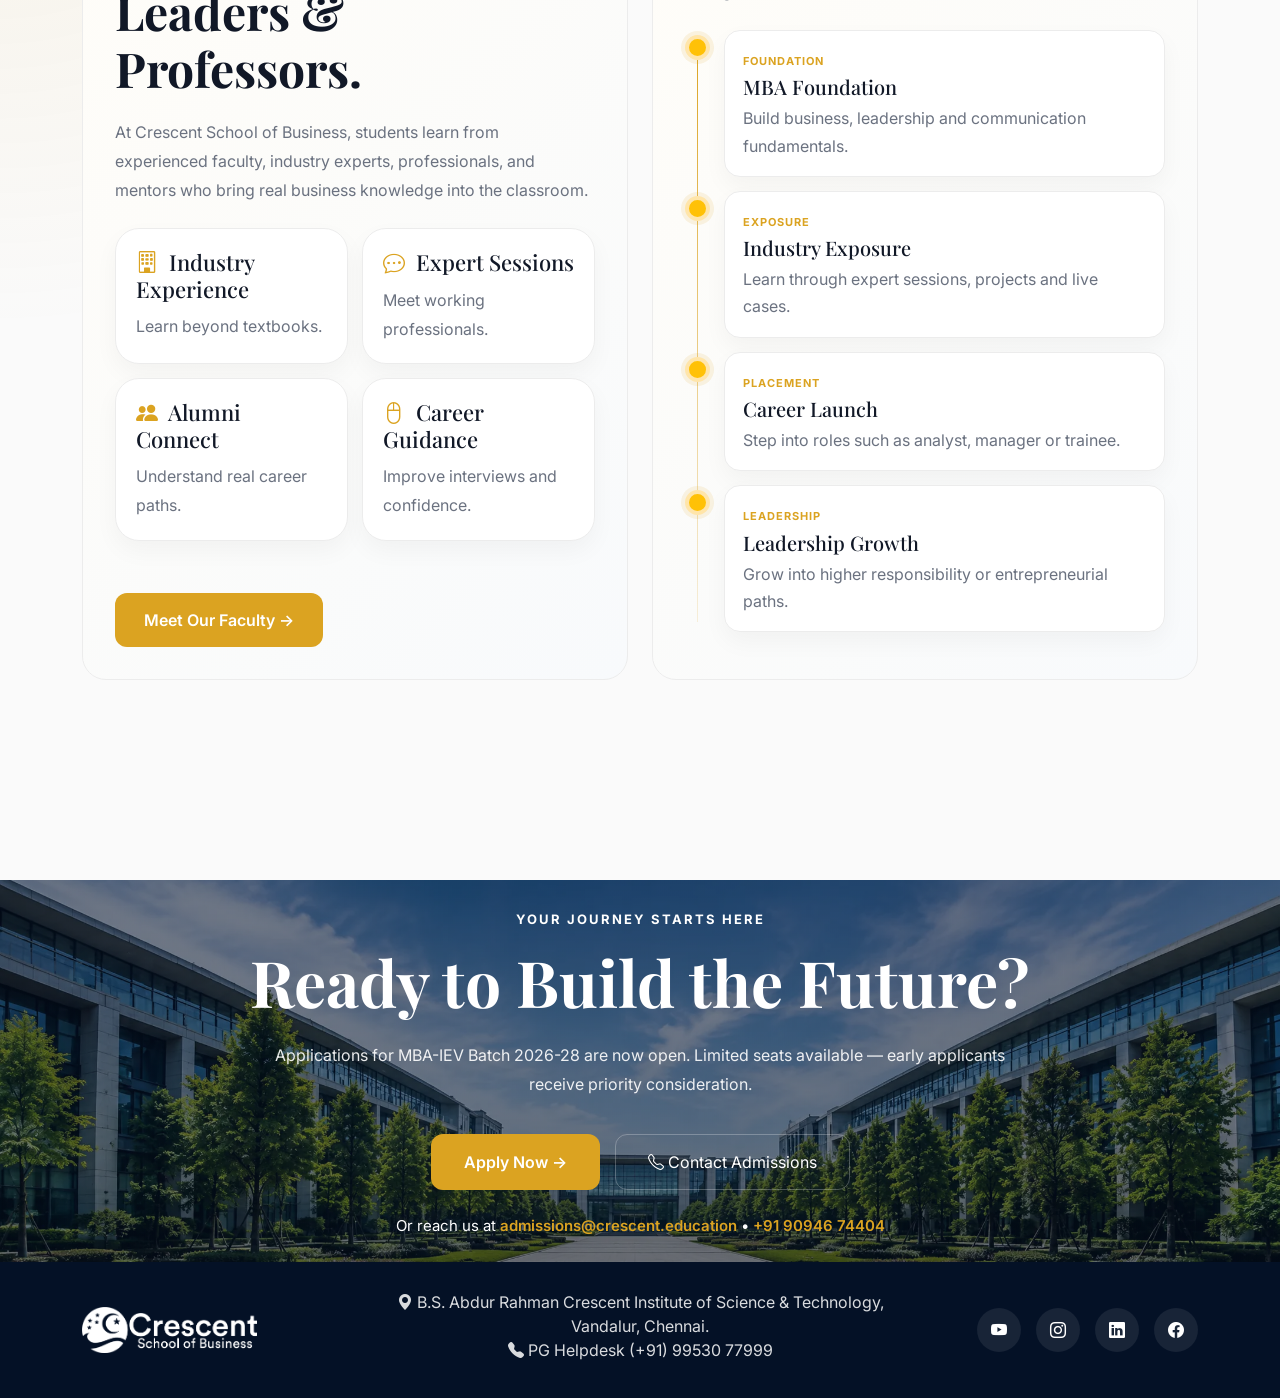
==== commit d56e9ea6: "programmeee" ====
--- a/mba-general.html
+++ b/mba-general.html
@@ -31,7 +31,7 @@
 
             <div class="collapse navbar-collapse" id="mainNav">
                 <ul class="navbar-nav mx-auto">
-                    <li class="nav-item"><a class="nav-link" href="#Programme">Programmeee</a></li>
+                    <li class="nav-item"><a class="nav-link" href="#Programme">Programme</a></li>
                     <li class="nav-item"><a class="nav-link" href="#specializations">Specializations</a></li>
                     <li class="nav-item"><a class="nav-link" href="#faculty">Faculty</a></li>
                     <li class="nav-item"><a class="nav-link" href="#admissions">Admissions</a></li>
@@ -507,7 +507,7 @@
                                 <i class="bi bi-instagram"></i>
                             </a>
 
-                            <a href="https://www.linkedin.com/school/crescentinstitute/" target="_blank">
+                            <a href="https://www.linkedin.com/school/crescent-school-of-business-csb/posts/?feedView=all" target="_blank">
                                 <i class="bi bi-linkedin"></i>
                             </a>
 
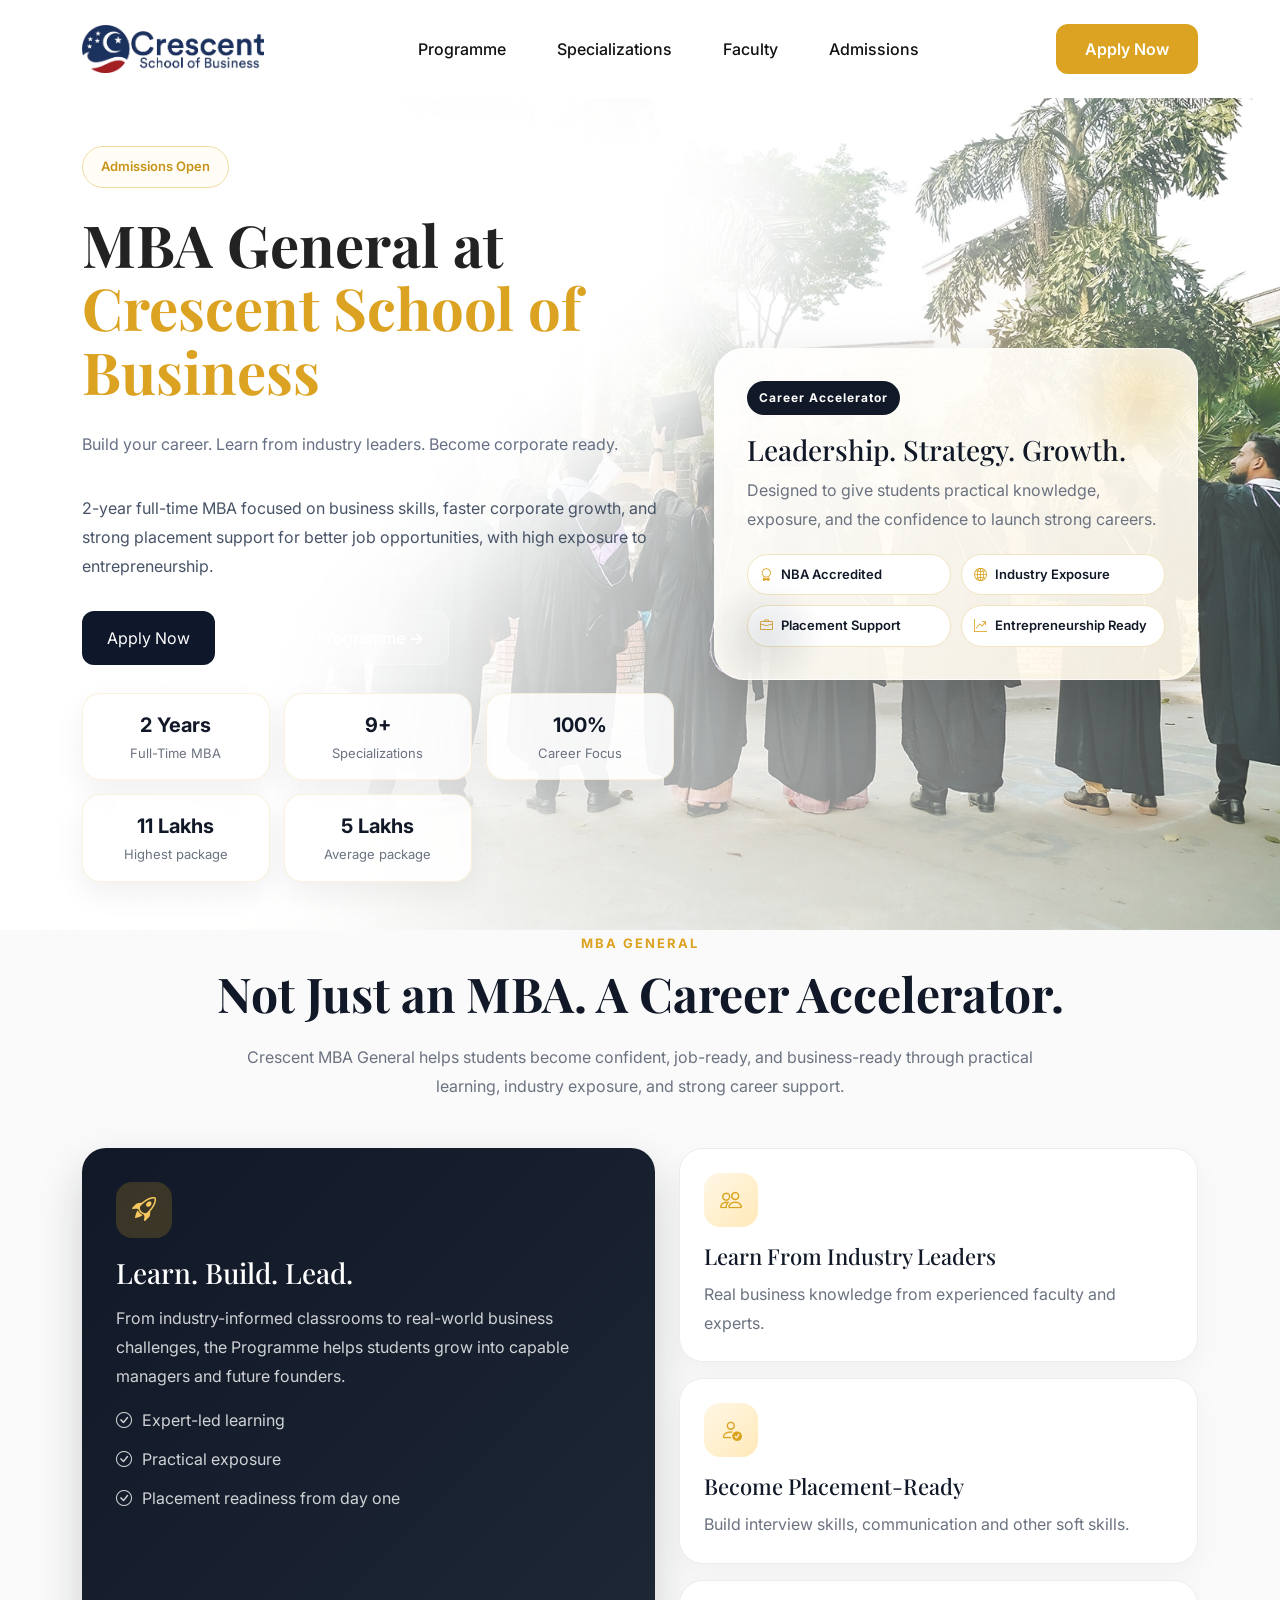
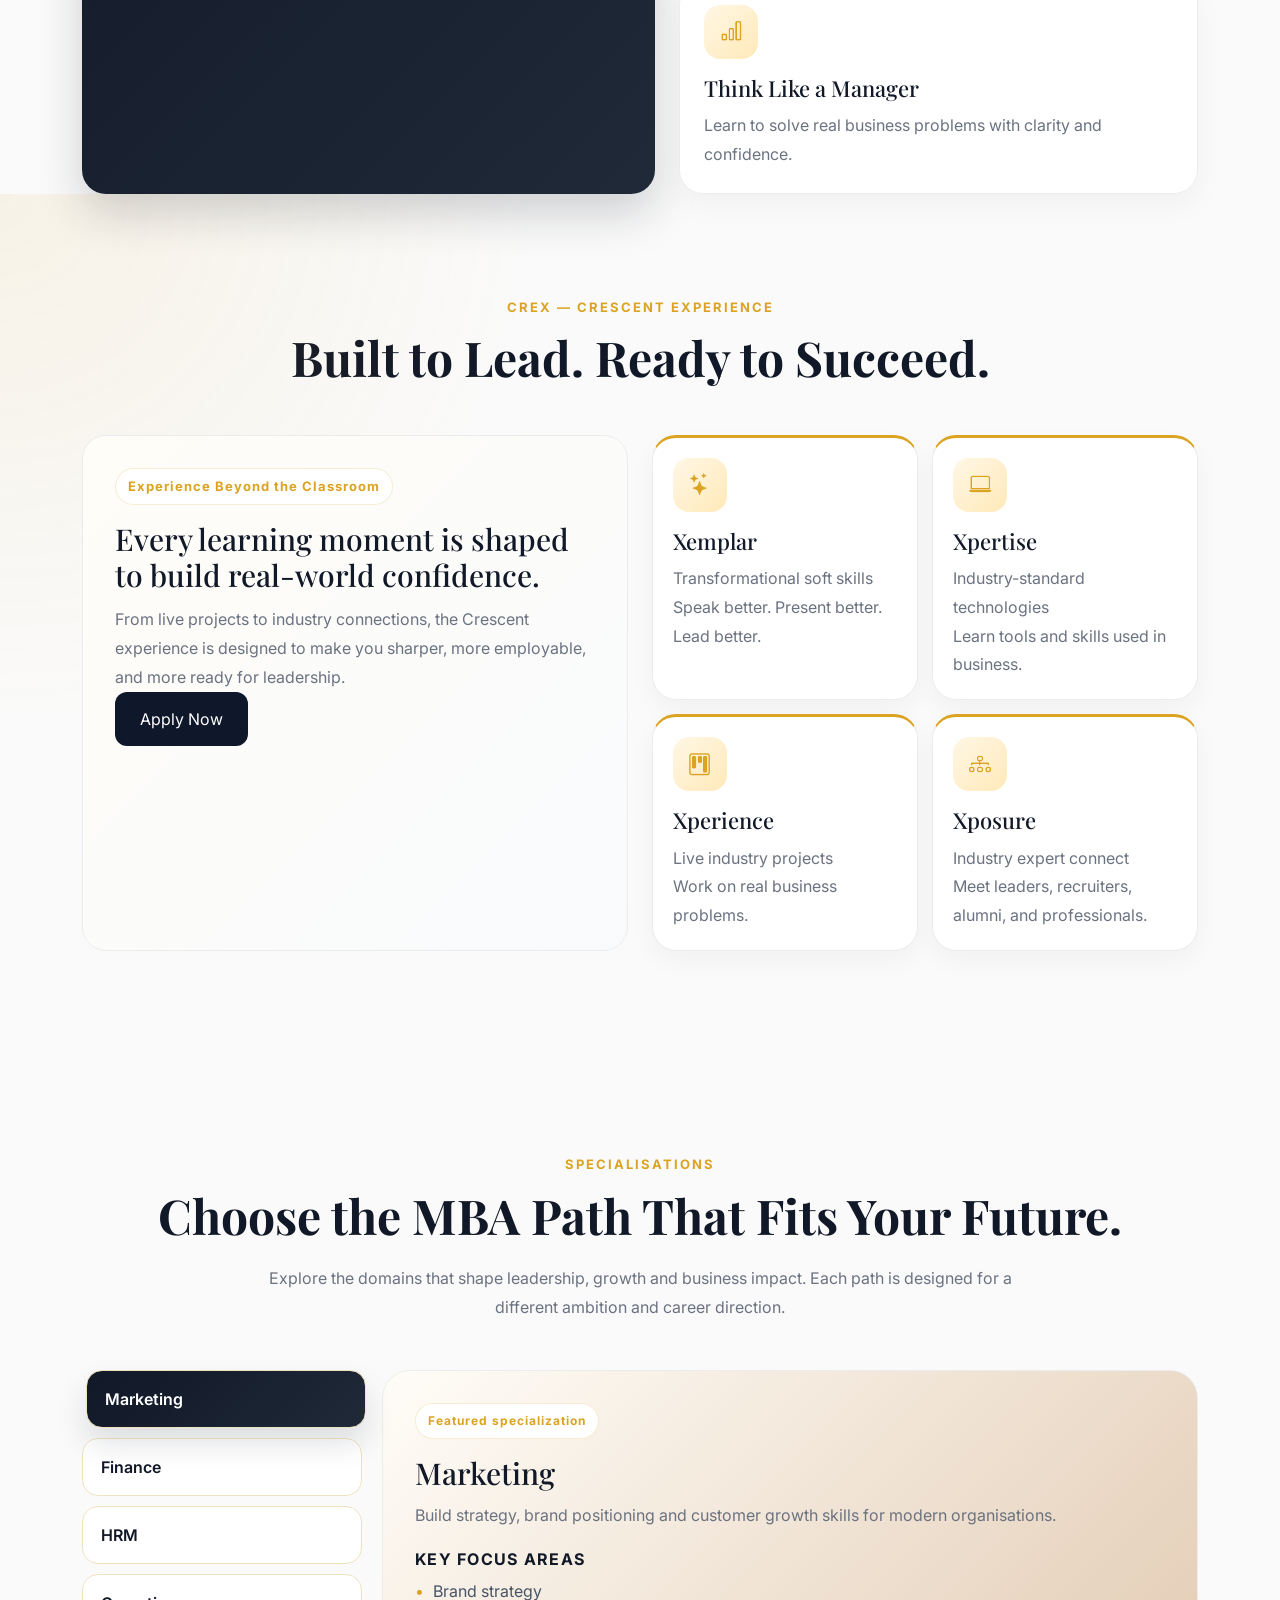
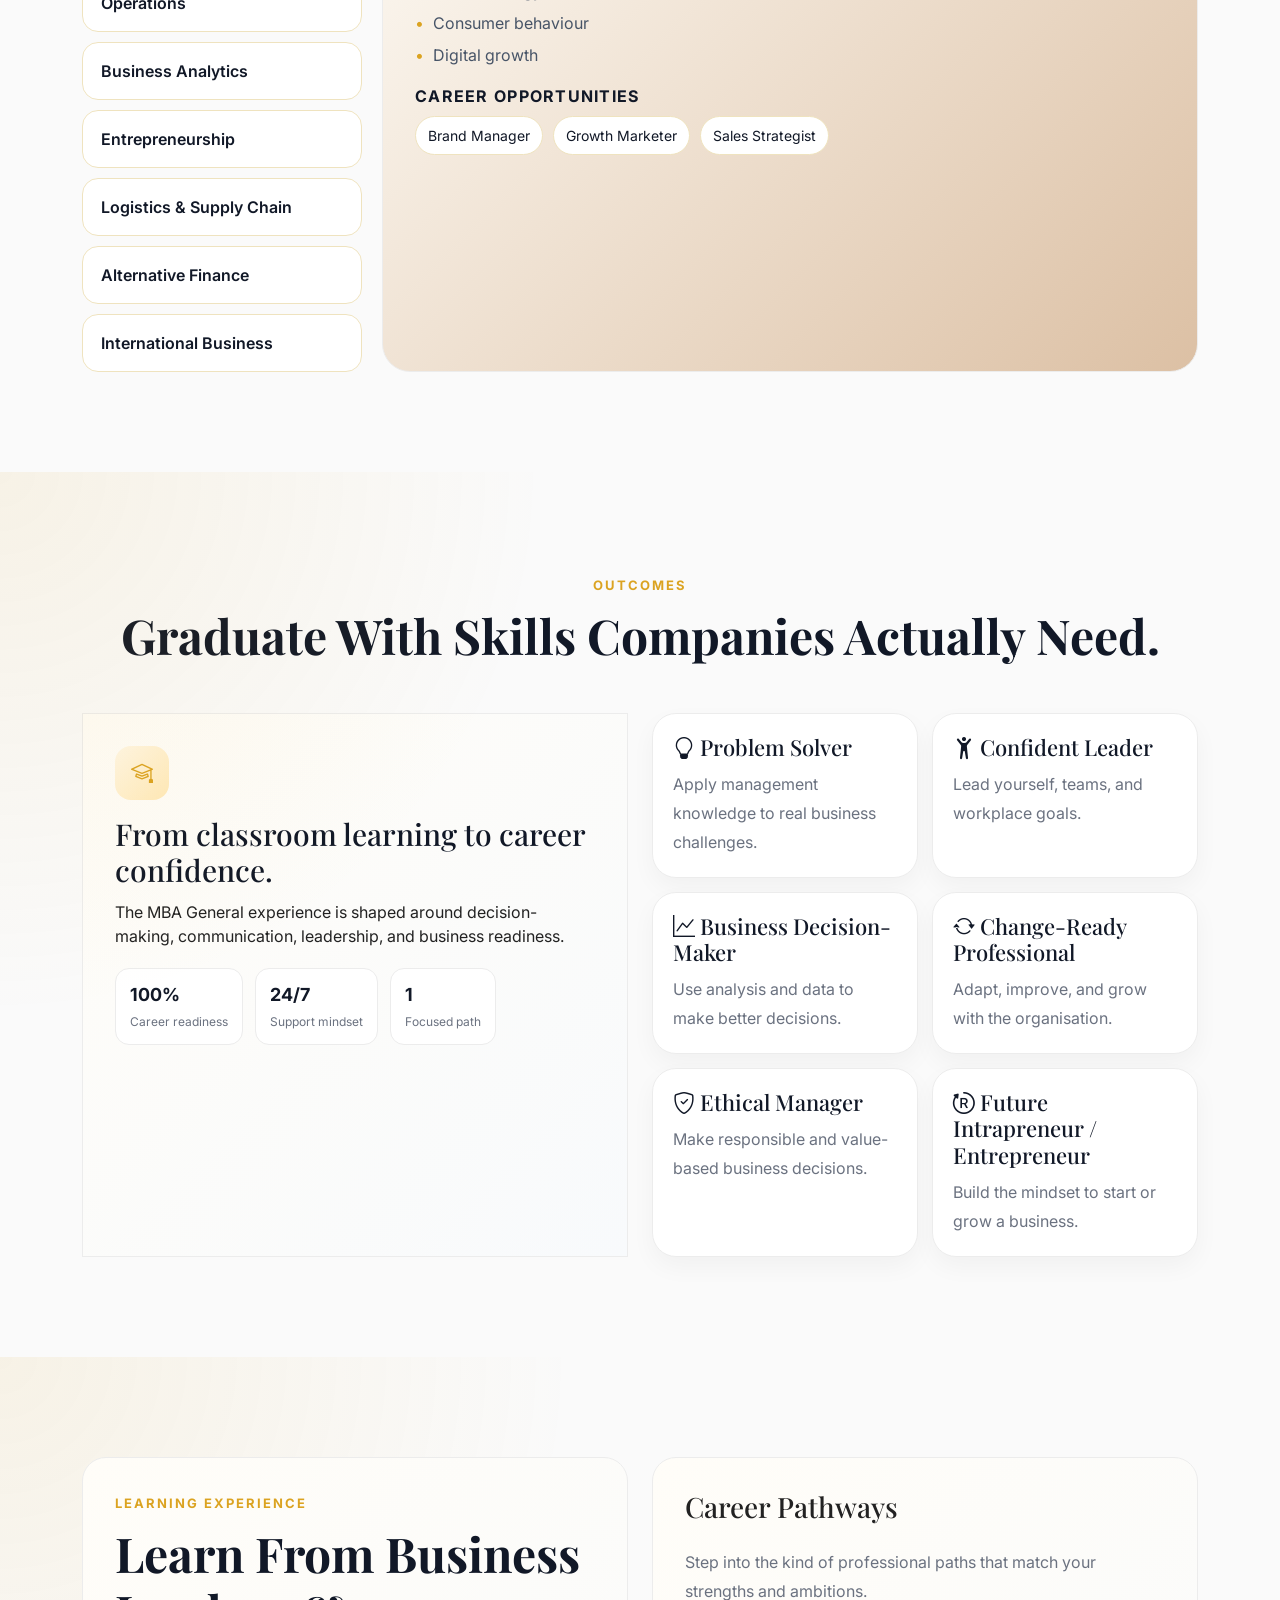
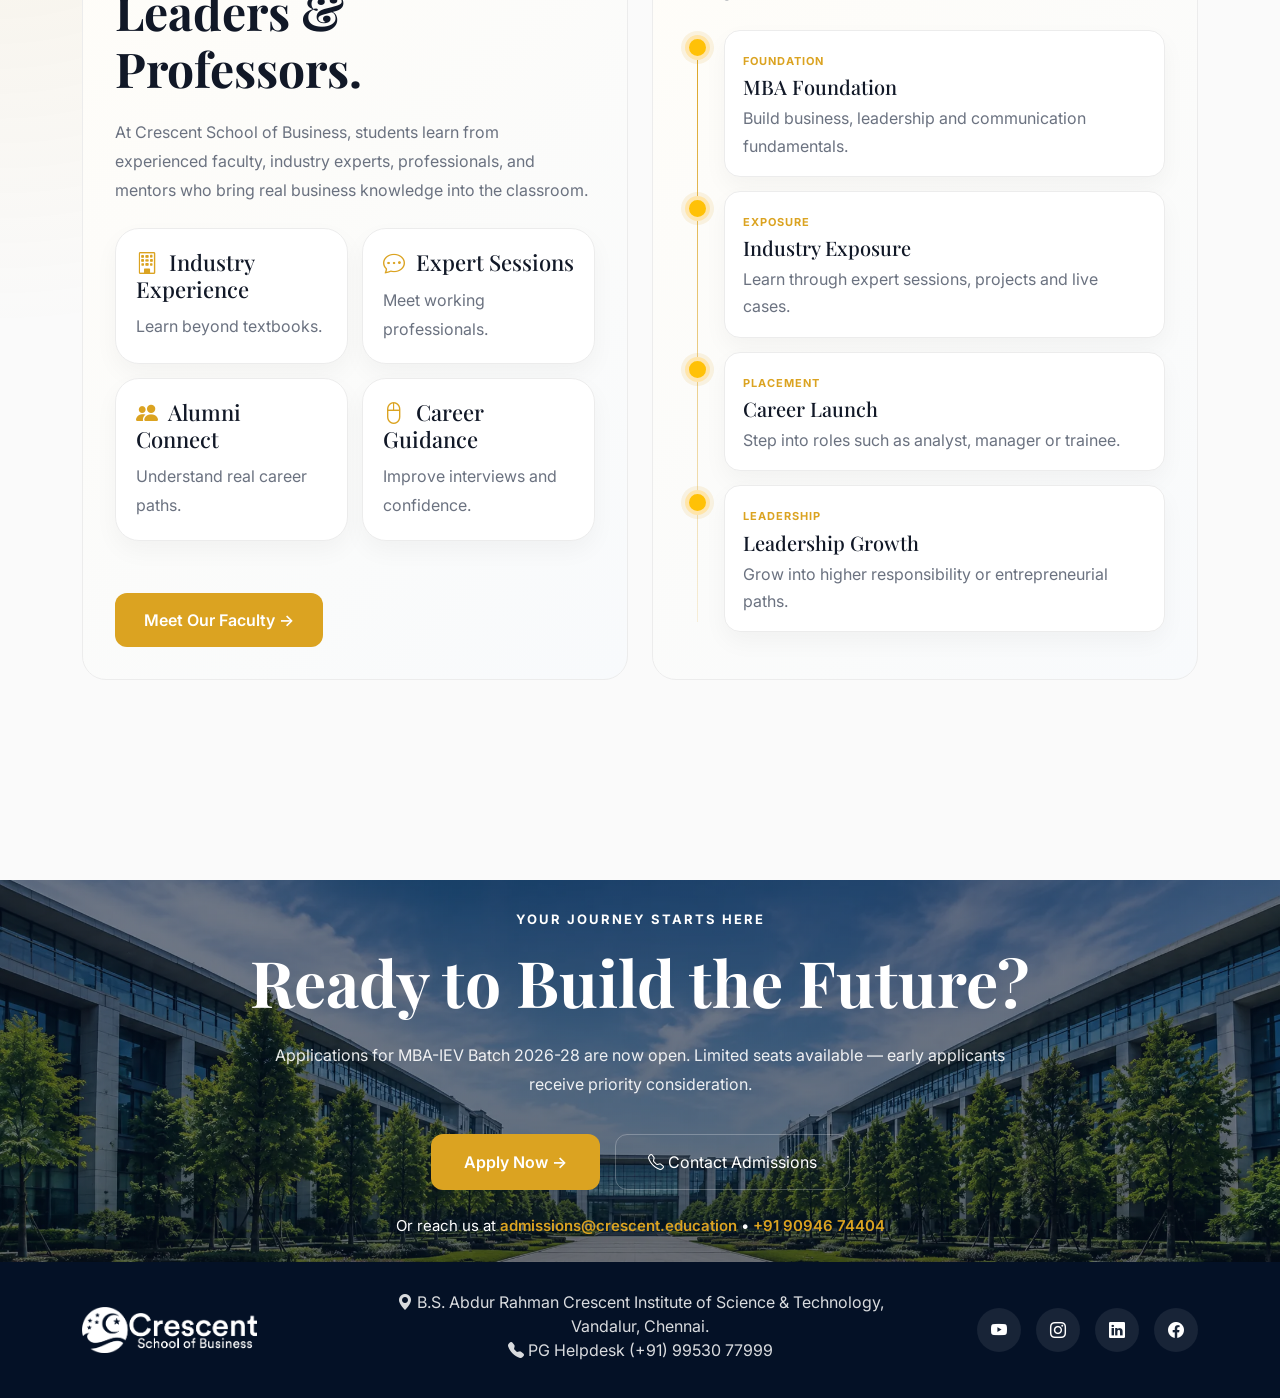
==== commit d82917aa: "program change" ====
--- a/mba-general.html
+++ b/mba-general.html
@@ -37,7 +37,7 @@
                     <li class="nav-item"><a class="nav-link" href="#admissions">Admissions</a></li>
                 </ul>
 
-                <a href="https://admissions.crescent.education/mba-and-mca-Programmeme-application" class="btn apply-btn">
+                <a href="https://admissions.crescent.education/mba-and-mca-programme-application" class="btn apply-btn">
                     Apply Now
                 </a>
             </div>
@@ -57,7 +57,7 @@
         <div class="container position-relative">
             <div class="hero-shell">
                 <div class="hero-content py-5">
-                    <div class="hero-badge">Admissions Open - Batch 2026-27</div>
+                    <div class="hero-badge">Admissions Open</div>
 
                     <h1 class="hero-title">
                         MBA General at
@@ -73,7 +73,7 @@
                     </p>
 
                     <div class="hero-buttons align-items-center">
-                        <a href="https://admissions.crescent.education/mba-and-mca-Programmeme-application" class="btn primary-btn">
+                        <a href="https://admissions.crescent.education/mba-and-mca-Programme-application" class="btn primary-btn">
                             Apply Now
                         </a>
                         <a href="#Programme" class="btn secondary-btn">
@@ -140,7 +140,7 @@
                 <div class="showcase-card showcase-card-main">
                     <div class="showcase-icon"><i class="bi bi-rocket-takeoff"></i></div>
                     <h3>Learn. Build. Lead.</h3>
-                    <p>From industry-informed classrooms to real-world business challenges, the Programmeme helps students grow into capable managers and future founders.</p>
+                    <p>From industry-informed classrooms to real-world business challenges, the Programme helps students grow into capable managers and future founders.</p>
                     <ul>
                         <li><i class="bi bi-check-circle"></i> Expert-led learning</li>
                         <li><i class="bi bi-check-circle"></i> Practical exposure</li>
@@ -184,7 +184,7 @@
                     <div class="intro-badge">Experience Beyond the Classroom</div>
                     <h3>Every learning moment is shaped to build real-world confidence.</h3>
                     <p>From live projects to industry connections, the Crescent experience is designed to make you sharper, more employable, and more ready for leadership.</p>
-                    <a href="https://admissions.crescent.education/mba-and-mca-Programmeme-application" class="btn primary-btn">
+                    <a href="https://admissions.crescent.education/mba-and-mca-Programme-application" class="btn primary-btn">
                         Apply Now
                     </a>
                 </div>
@@ -416,7 +416,7 @@
 
                     <div class="cta-buttons">
 
-                        <a href="https://admissions.crescent.education/mba-and-mca-Programmeme-application" class="btn footer-apply-btn">
+                        <a href="https://admissions.crescent.education/mba-and-mca-Programme-application" class="btn footer-apply-btn">
                             Apply Now →
                         </a>
 
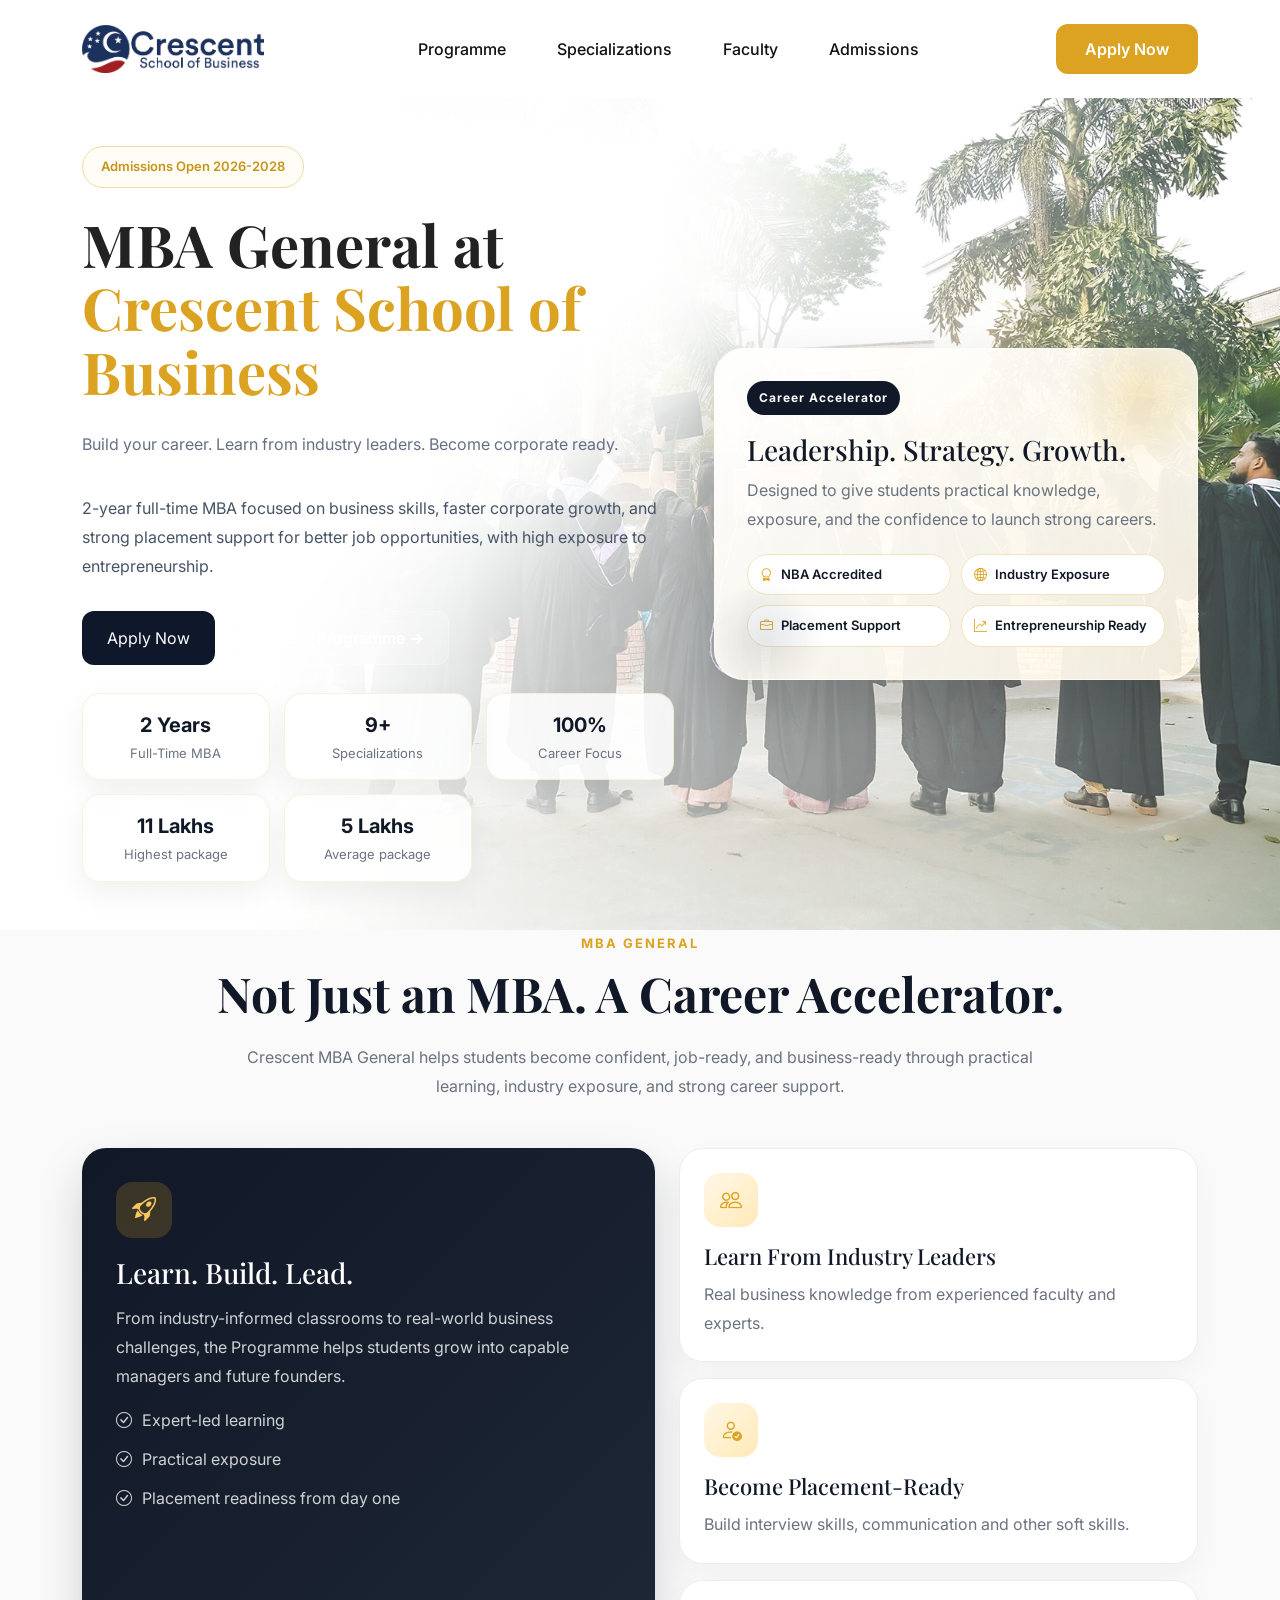
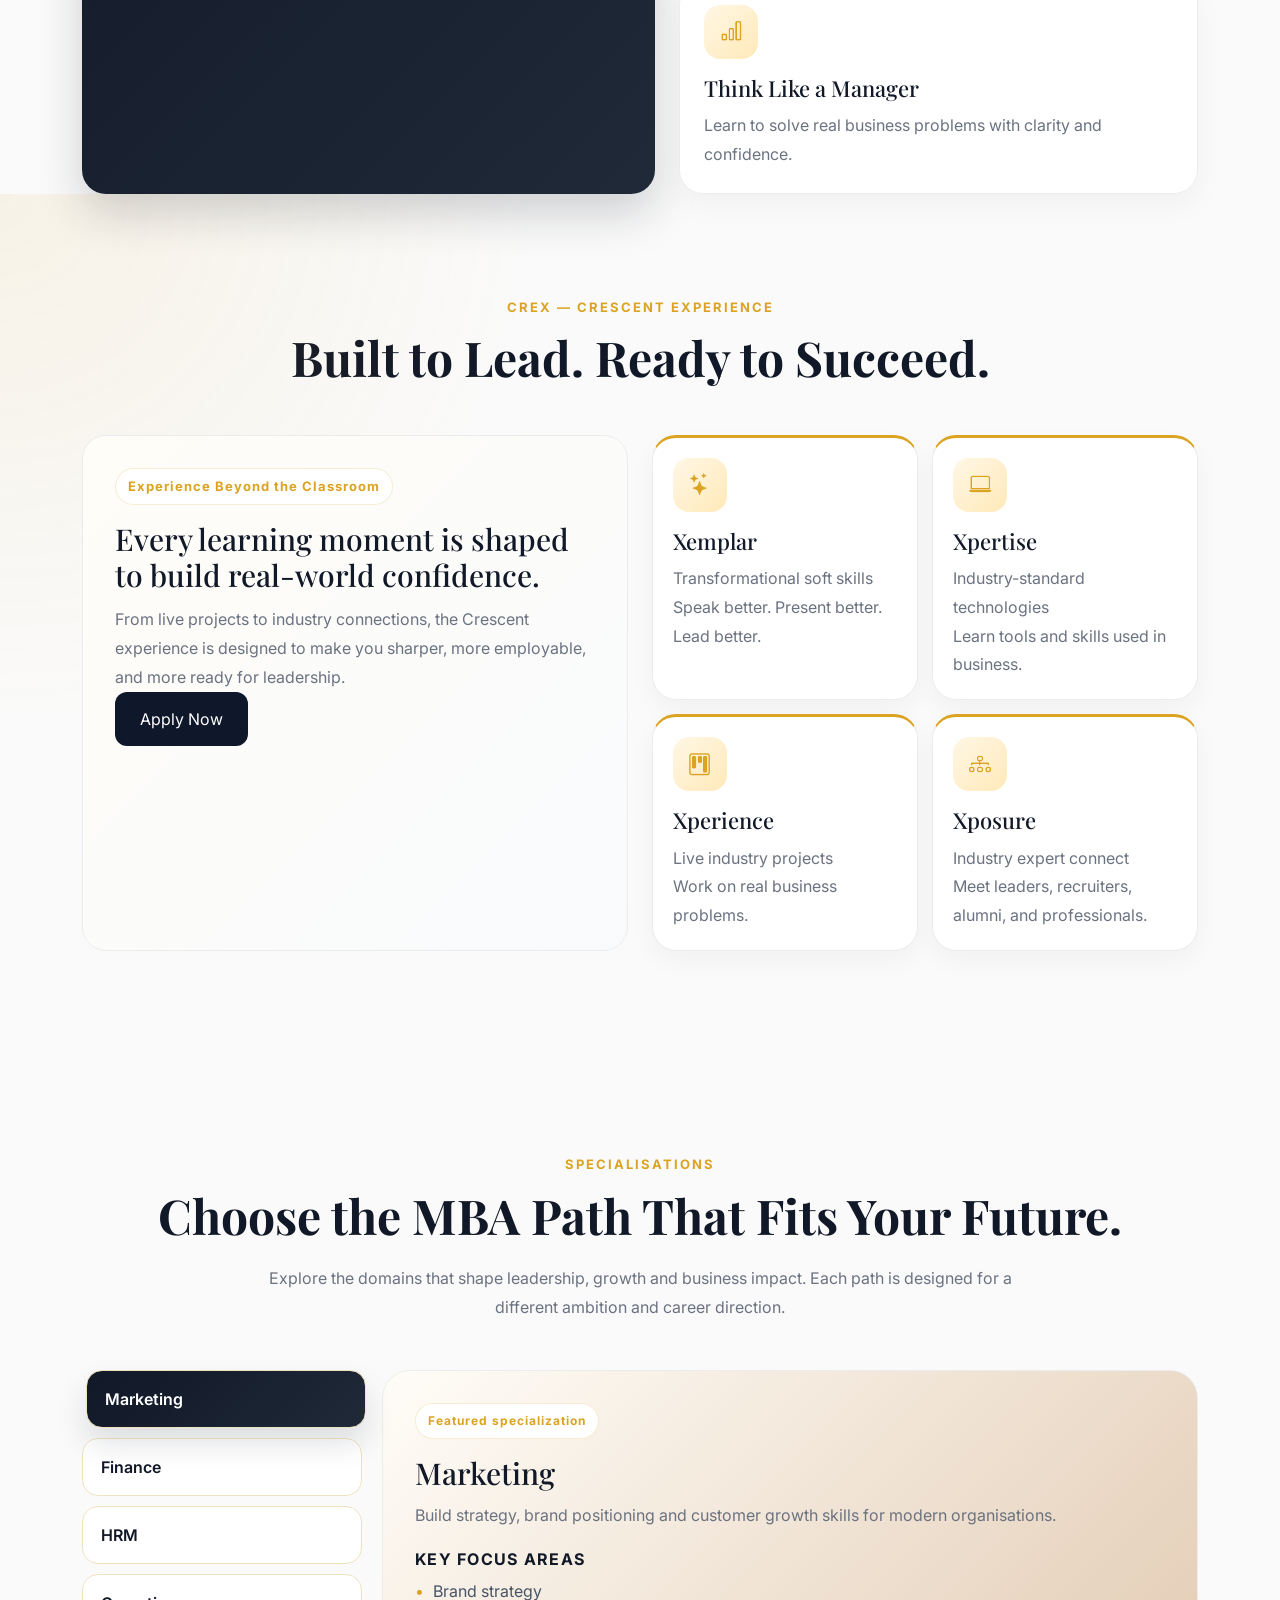
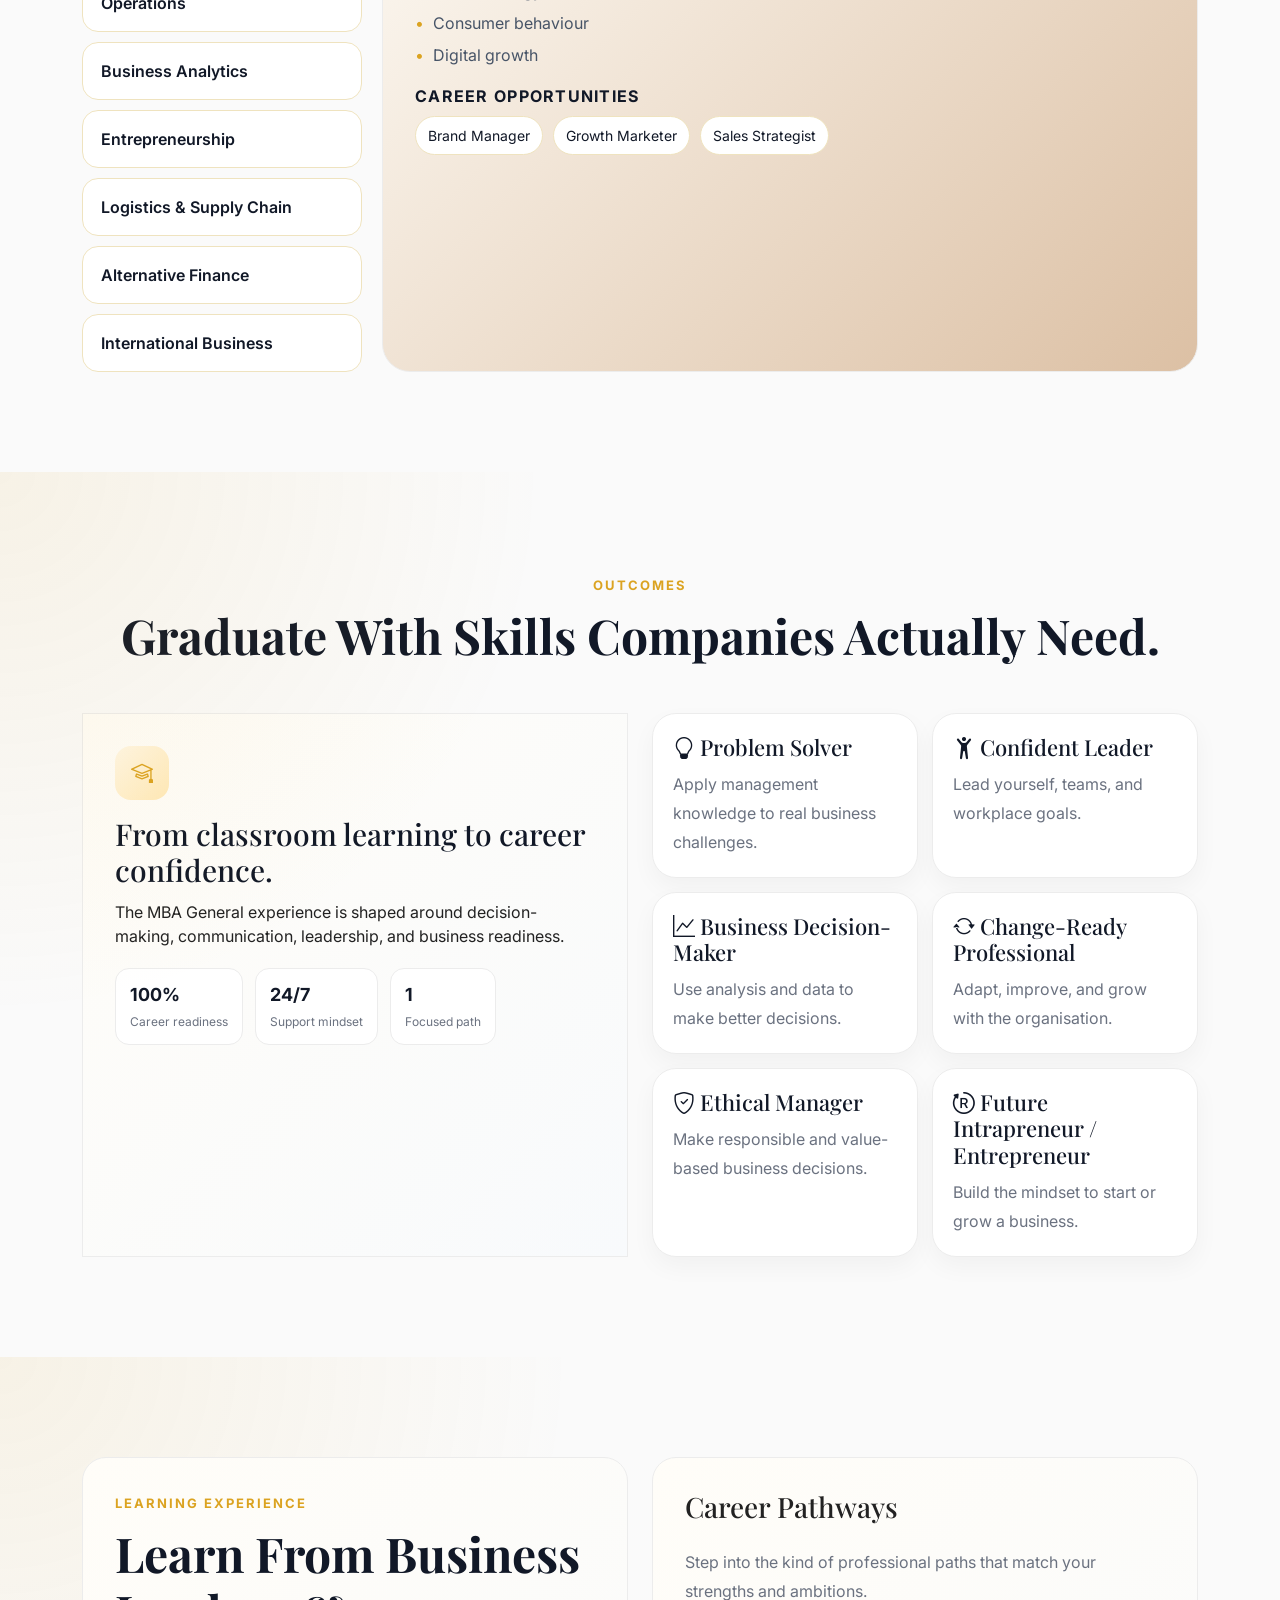
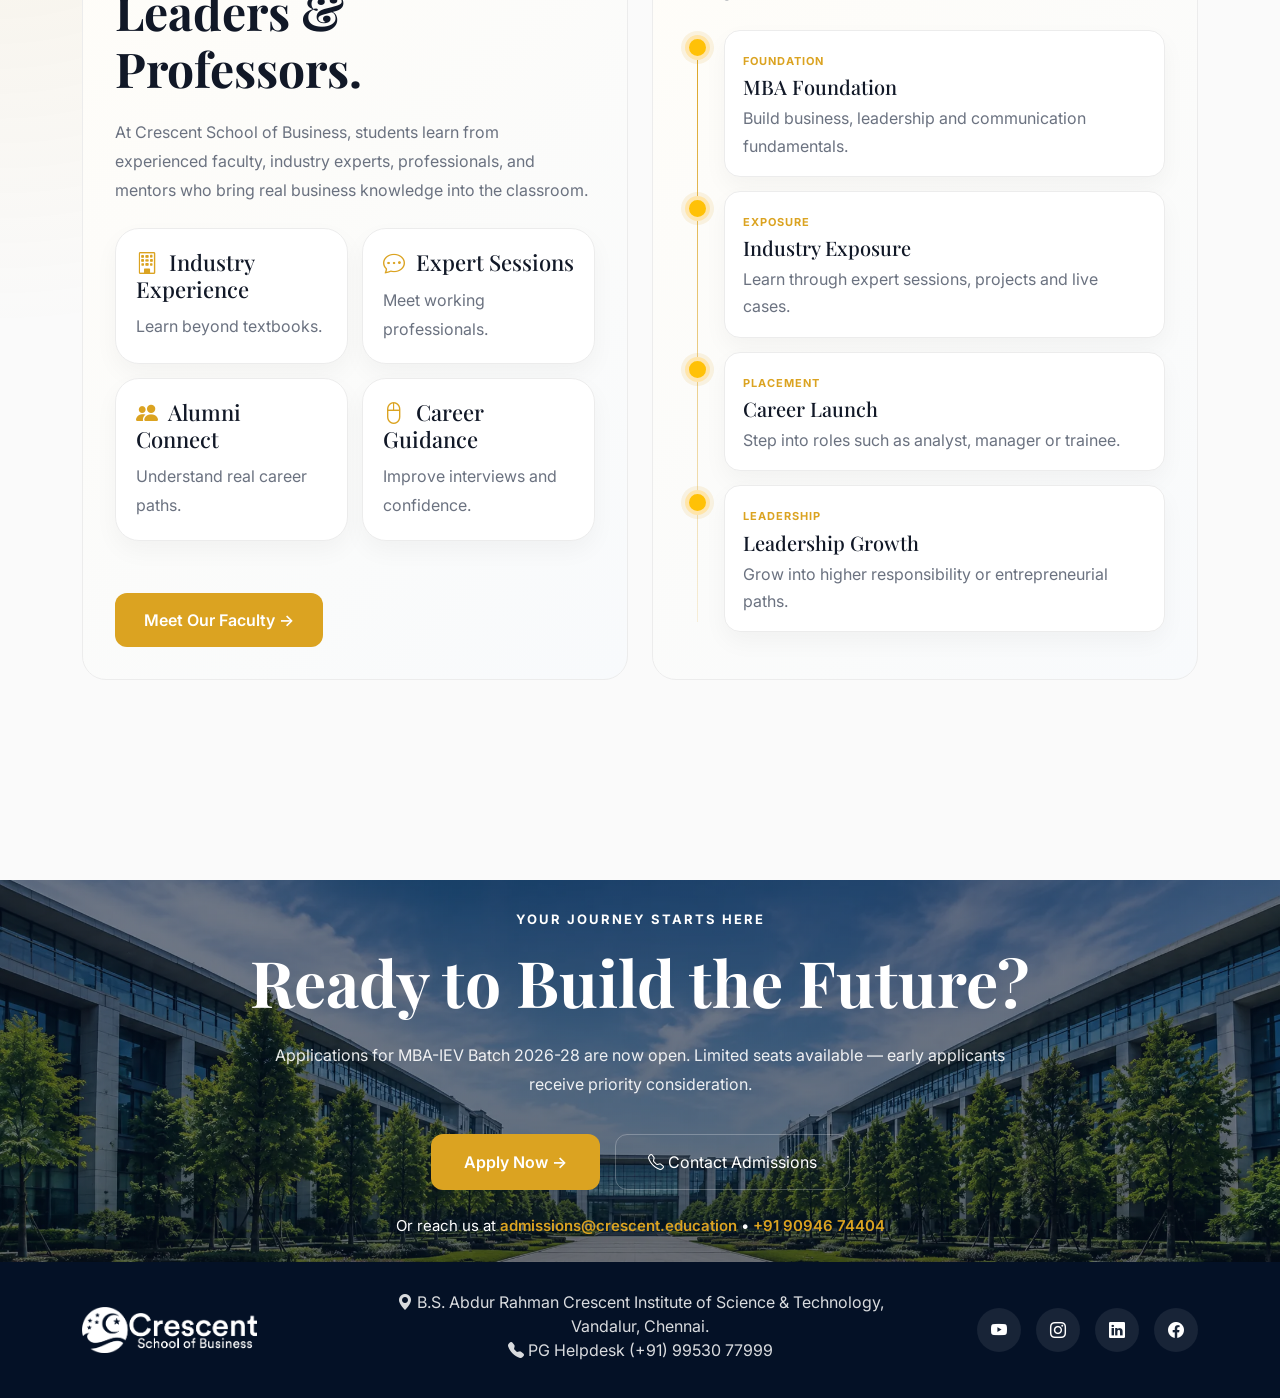
==== commit 3563e5bc: ":)" ====
--- a/mba-general.html
+++ b/mba-general.html
@@ -57,7 +57,7 @@
         <div class="container position-relative">
             <div class="hero-shell">
                 <div class="hero-content py-5">
-                    <div class="hero-badge">Admissions Open</div>
+                    <div class="hero-badge">Admissions Open 2026-2028</div>
 
                     <h1 class="hero-title">
                         MBA General at
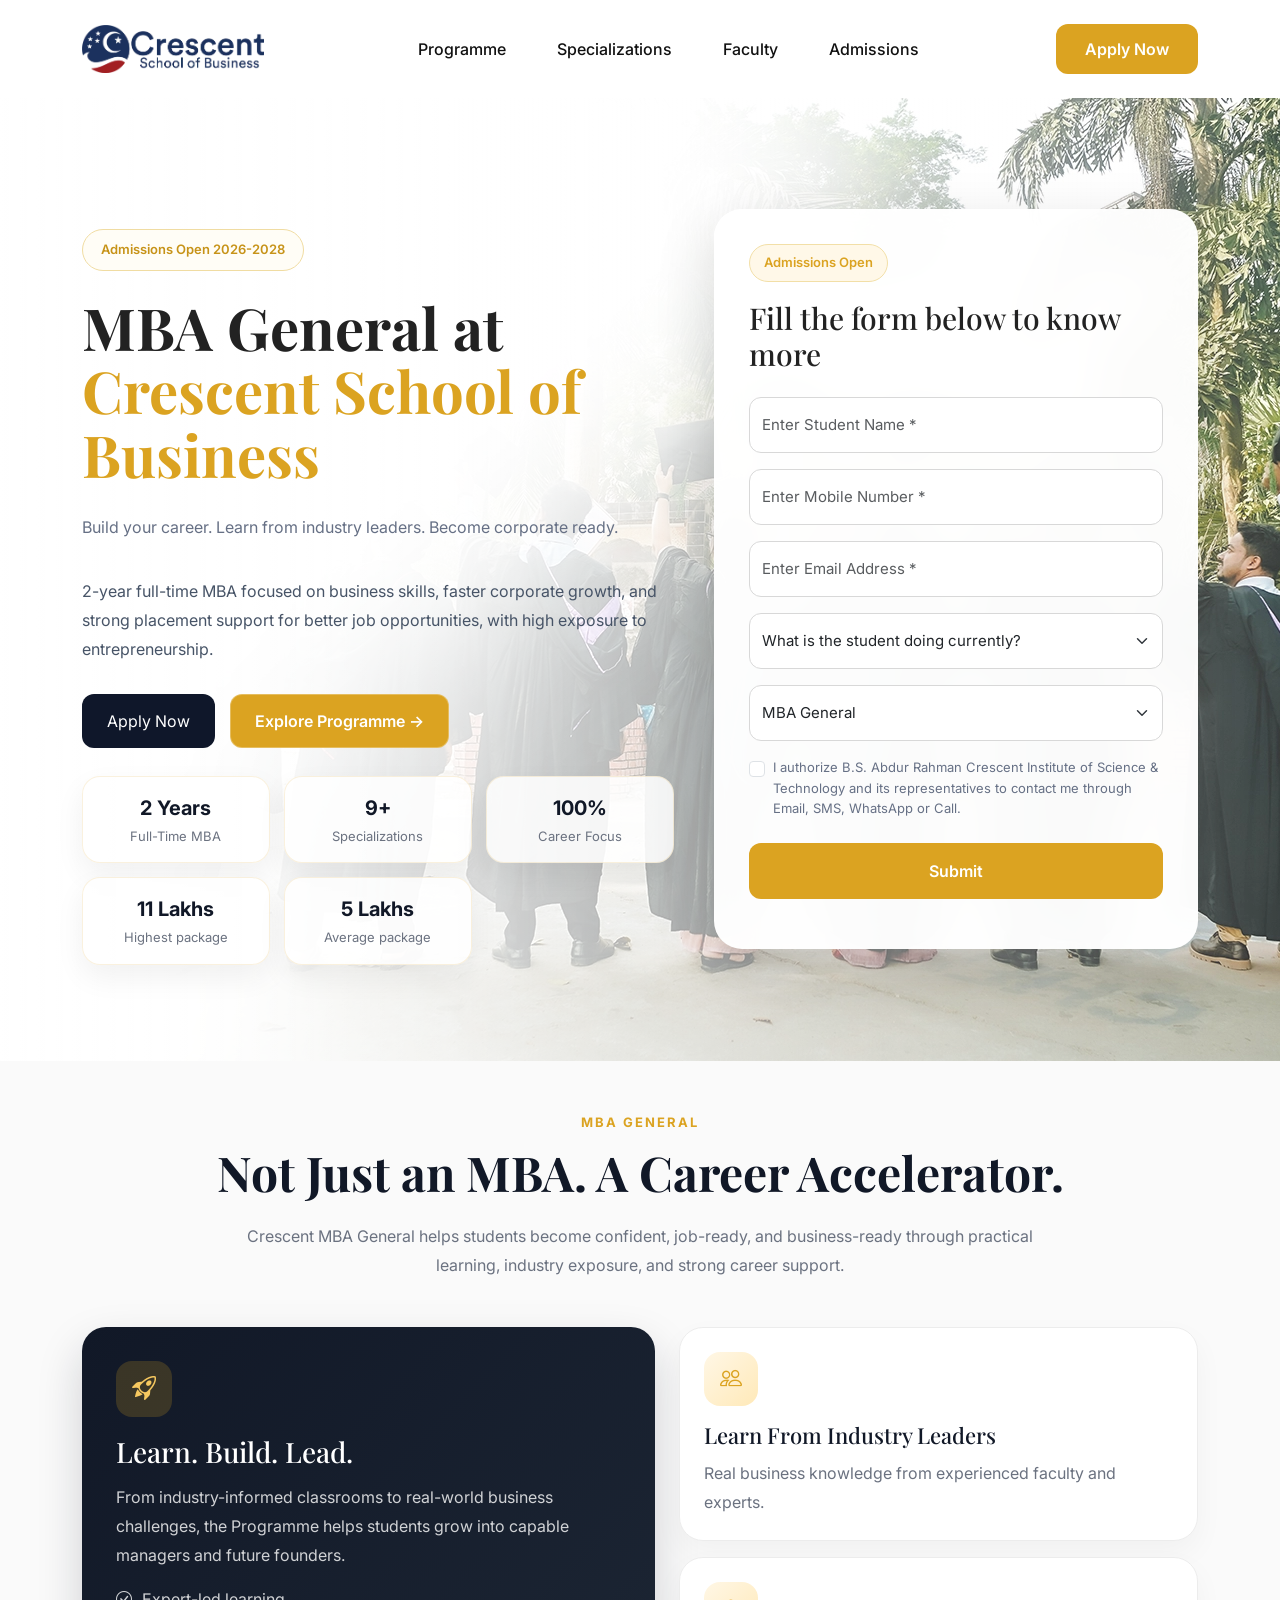
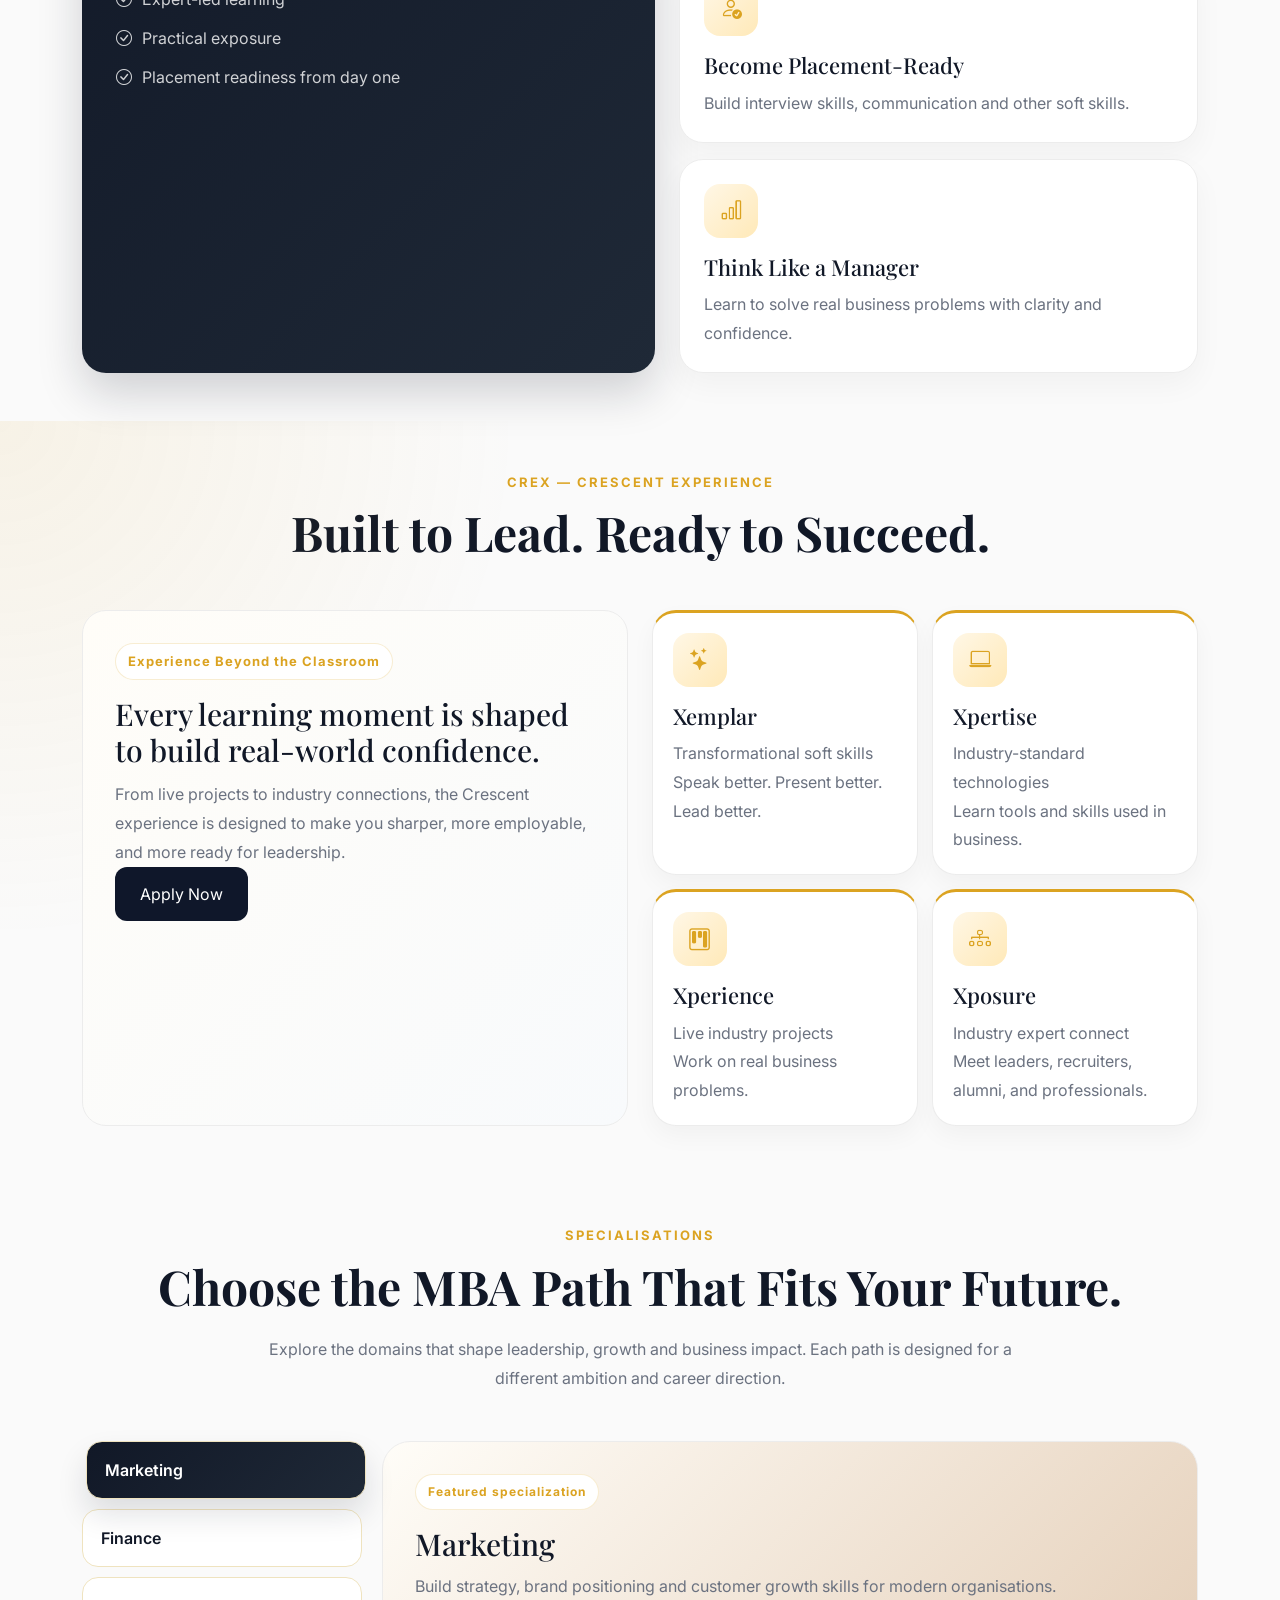
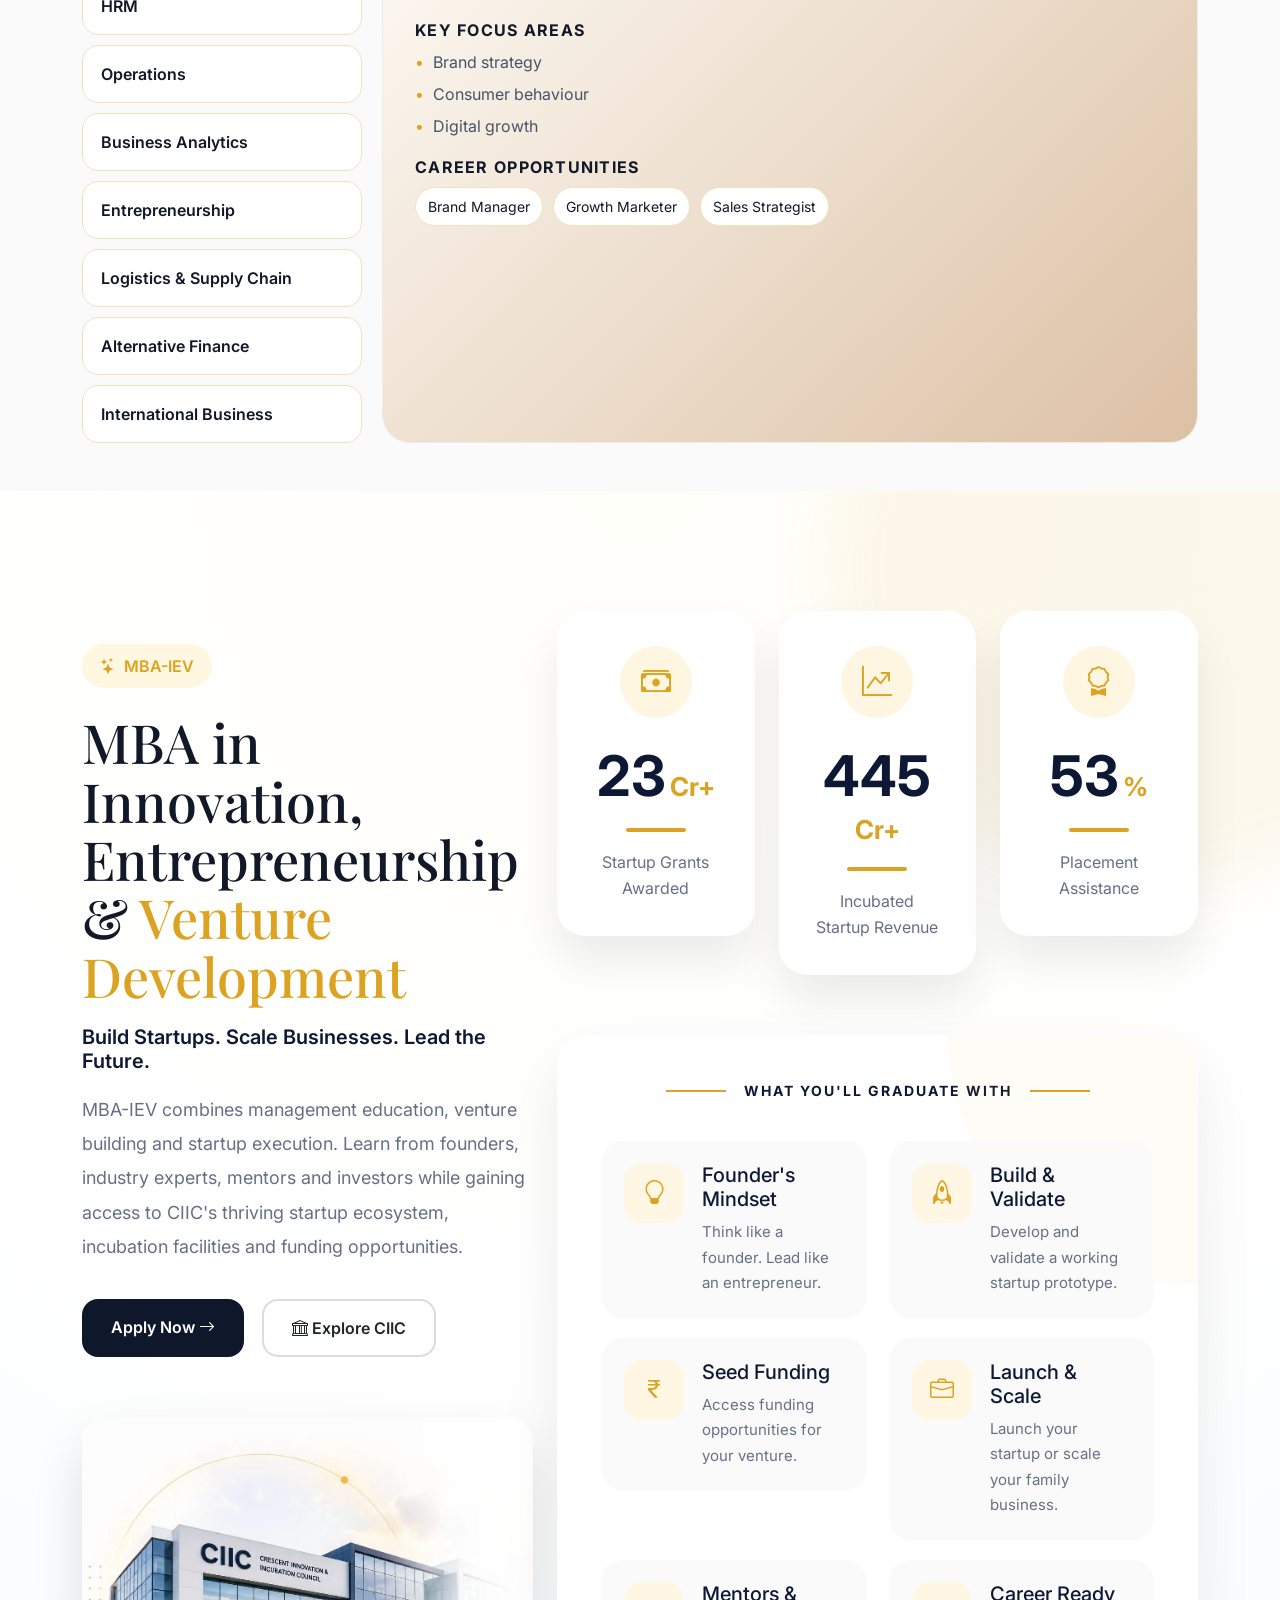
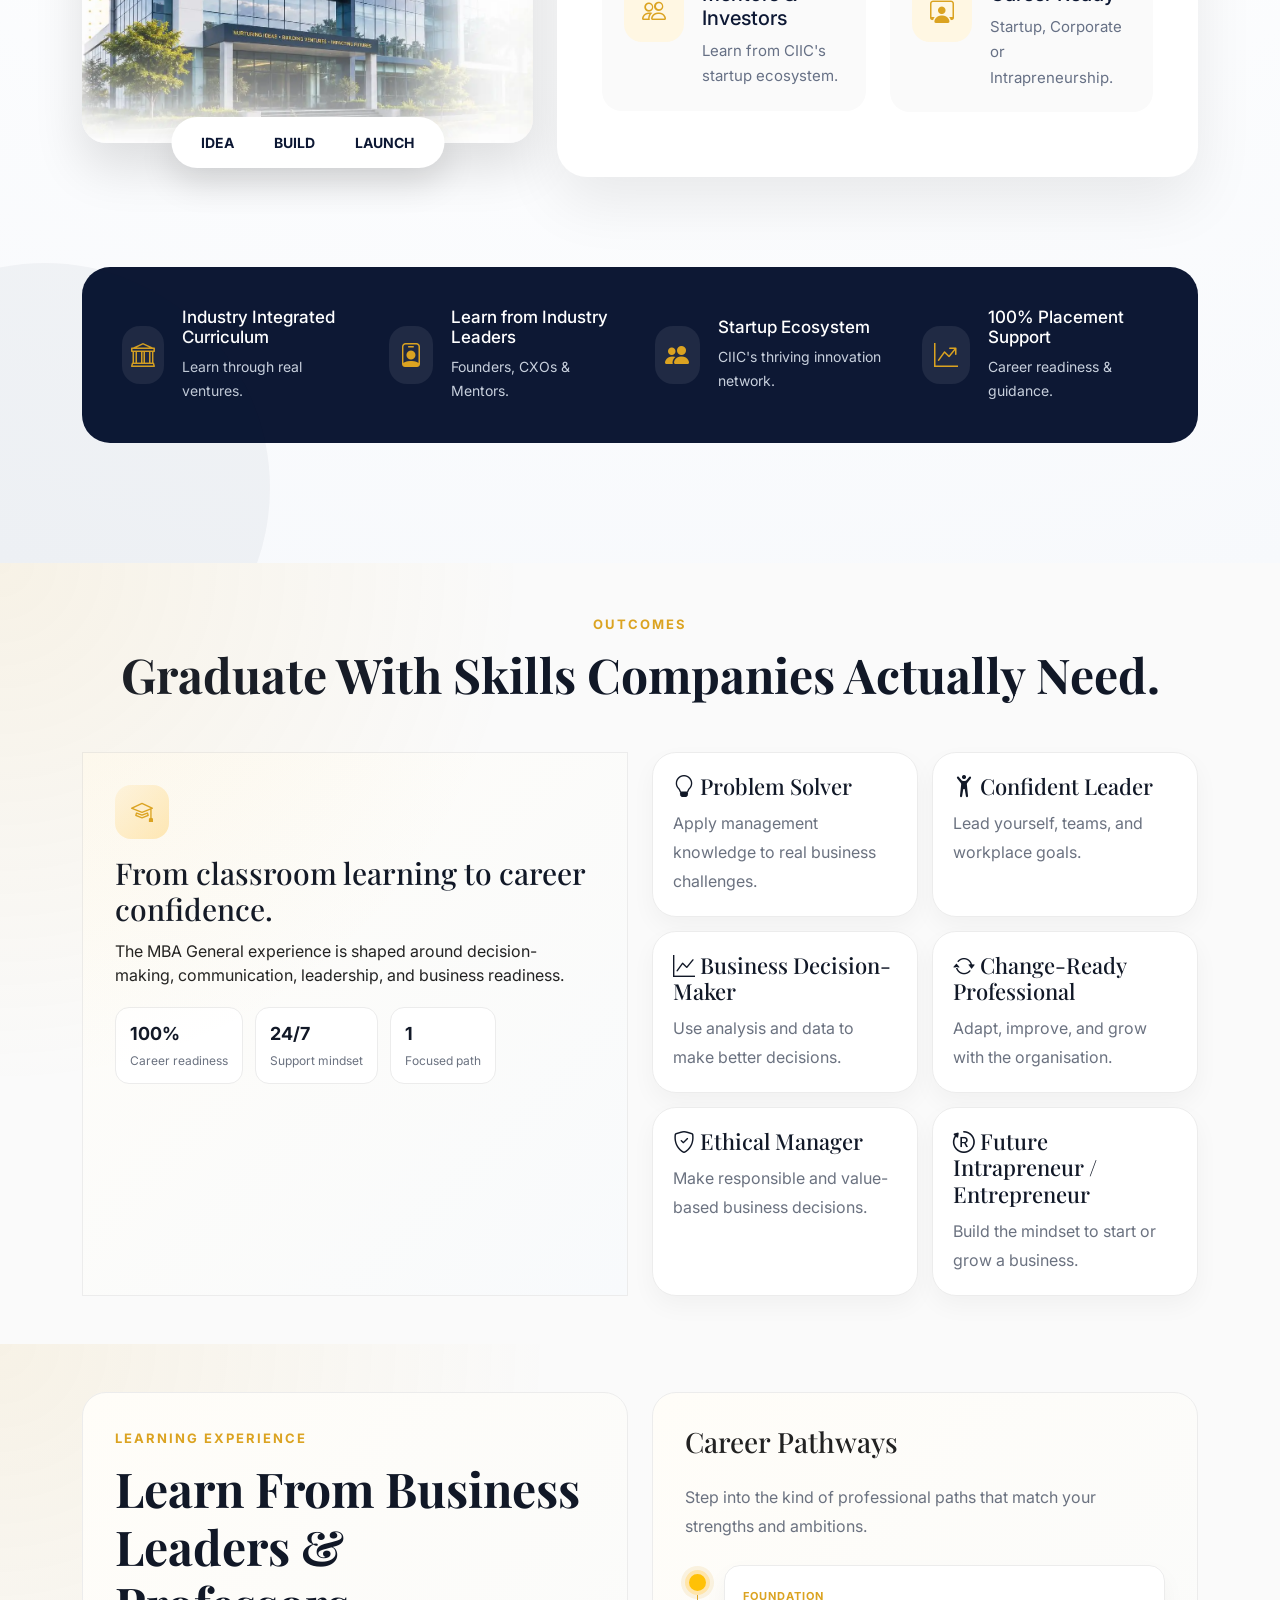
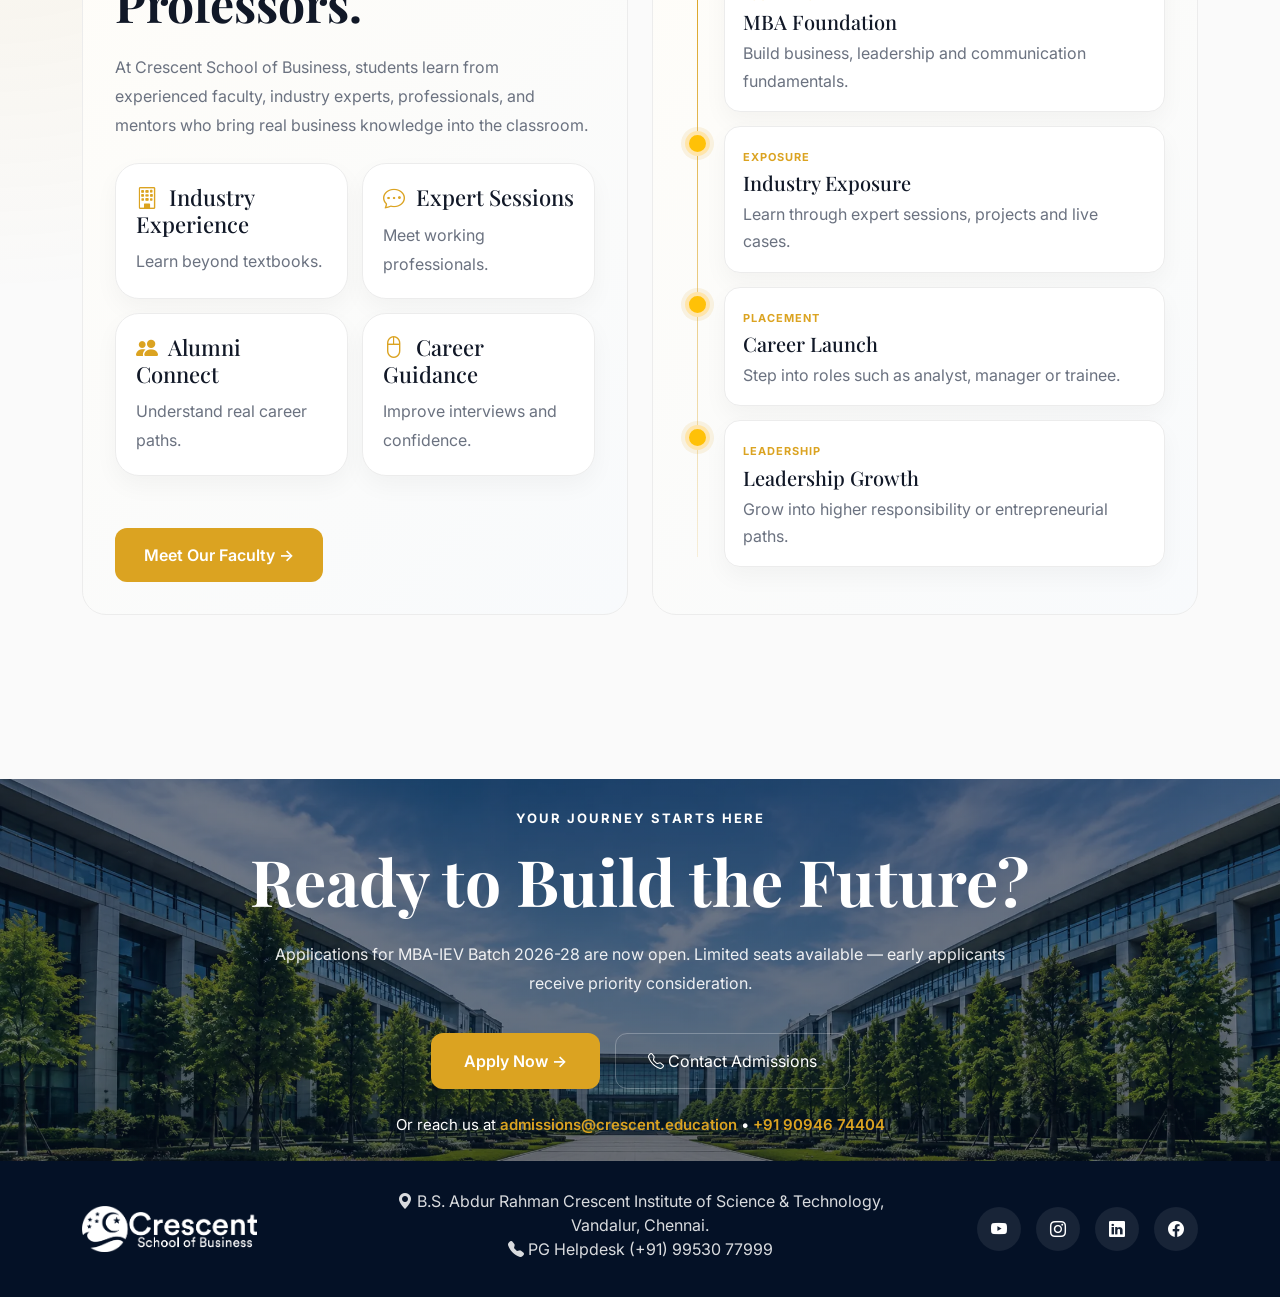
==== commit f274b838: "mba-general update" ====
--- a/mba-general.html
+++ b/mba-general.html
@@ -37,7 +37,7 @@
                     <li class="nav-item"><a class="nav-link" href="#admissions">Admissions</a></li>
                 </ul>
 
-                <a href="https://admissions.crescent.education/mba-and-mca-programme-application" class="btn apply-btn">
+                <a href="#hero" class="btn apply-btn">
                     Apply Now
                 </a>
             </div>
@@ -45,7 +45,7 @@
     </nav>
 
     <!-- HERO -->
-    <section class="hero-section">
+    <section class="hero-section py-5" id="hero">
         <div class="hero-video-wrapper">
             <video class="hero-video" autoplay muted loop playsinline poster="images/hero-bg.webp">
                 <source src="https://crescent.education//wp-content//uploads//2025//05//BSACIST-3-26052025.mp4" type="video/mp4">
@@ -73,7 +73,7 @@
                     </p>
 
                     <div class="hero-buttons align-items-center">
-                        <a href="https://admissions.crescent.education/mba-and-mca-Programme-application" class="btn primary-btn">
+                        <a href="#hero" class="btn primary-btn">
                             Apply Now
                         </a>
                         <a href="#Programme" class="btn secondary-btn">
@@ -106,27 +106,146 @@
                 </div>
 
                 <div class="hero-visual">
-                    <div class="hero-visual-card">
-                        <div class="visual-orb orb-one"></div>
-                        <div class="visual-orb orb-two"></div>
-                        <div class="visual-badge">Career Accelerator</div>
-                        <h3>Leadership. Strategy. Growth.</h3>
-                        <p>Designed to give students practical knowledge, exposure, and the confidence to launch strong careers.</p>
-
-                        <div class="visual-list">
-                            <div class="visual-pill"><i class="bi bi-award"></i> NBA Accredited</div>
-                            <div class="visual-pill"><i class="bi bi-globe2"></i> Industry Exposure</div>
-                            <div class="visual-pill"><i class="bi bi-briefcase"></i> Placement Support</div>
-                            <div class="visual-pill"><i class="bi bi-graph-up-arrow"></i> Entrepreneurship Ready</div>
-                        </div>
-                    </div>
+
+                    <div class="hero-form-card">
+
+                        <span class="form-badge">
+                            Admissions Open
+                        </span>
+
+                        <h3>Fill the form below to know more</h3>
+
+                        <form id="leadForm">
+
+                            <div class="mb-3">
+
+                                <input
+                                    type="text"
+                                    class="form-control"
+                                    name="name"
+                                    placeholder="Enter Student Name *"
+                                    required>
+
+                            </div>
+
+                            <div class="mb-3">
+
+                                <input
+                                    type="tel"
+                                    class="form-control"
+                                    name="phone"
+                                    placeholder="Enter Mobile Number *"
+                                    pattern="[0-9]{10}"
+                                    required>
+
+                            </div>
+
+                            <div class="mb-3">
+
+                                <input
+                                    type="email"
+                                    class="form-control"
+                                    name="email"
+                                    placeholder="Enter Email Address *"
+                                    required>
+
+                            </div>
+
+                            <div class="mb-3">
+
+                                <select
+                                    class="form-select"
+                                    name="education"
+                                    required>
+
+                                    <option value="">
+                                        What is the student doing currently?
+                                    </option>
+
+                                    <option>
+                                        Studying as Under Graduate (UG)
+                                    </option>
+
+                                    <option>
+                                        Completed UG
+                                    </option>
+
+                                    <option>
+                                        Studying / Completed PG
+                                    </option>
+
+                                    <option>
+                                        Other
+                                    </option>
+
+                                </select>
+
+                            </div>
+
+                            <div class="mb-3">
+
+                                <select
+                                    class="form-select"
+                                    name="programme"
+                                    required>
+
+                                    <option value="MBA General" selected>
+                                        MBA General
+                                    </option>
+
+                                    <option>
+                                        MBA-IEV (Innovation, Entrepreneurship & Venture Development)
+                                    </option>
+
+                                    <option>
+                                        Others
+                                    </option>
+
+                                </select>
+
+                            </div>
+
+                            <div class="form-check mb-4">
+
+                                <input
+                                    class="form-check-input"
+                                    type="checkbox"
+                                    id="consent"
+                                    required>
+
+                                <label
+                                    class="form-check-label"
+                                    for="consent">
+
+                                    I authorize B.S. Abdur Rahman Crescent Institute of Science &
+                                    Technology and its representatives to contact me through
+                                    Email, SMS, WhatsApp or Call.
+
+                                </label>
+
+                            </div>
+
+                            <button
+                                class="btn submit-btn w-100"
+                                type="submit">
+
+                                Submit
+
+                            </button>
+
+                            <div id="responseMsg"></div>
+
+                        </form>
+
+                    </div>
+
                 </div>
             </div>
         </div>
     </section>
 
     <!-- Programme SECTION -->
-    <section class="Programme-showcase" id="Programme">
+    <section class="Programme-showcase py-5" id="Programme">
         <div class="container">
             <div class="section-head text-center">
                 <span class="section-tag">MBA GENERAL</span>
@@ -172,7 +291,7 @@
     </section>
 
     <!-- CREX SECTION -->
-    <section class="crex-section">
+    <section class="crex-section py-5">
         <div class="container">
             <div class="section-head text-center">
                 <span class="section-tag">CREX — CRESCENT EXPERIENCE</span>
@@ -184,7 +303,7 @@
                     <div class="intro-badge">Experience Beyond the Classroom</div>
                     <h3>Every learning moment is shaped to build real-world confidence.</h3>
                     <p>From live projects to industry connections, the Crescent experience is designed to make you sharper, more employable, and more ready for leadership.</p>
-                    <a href="https://admissions.crescent.education/mba-and-mca-Programme-application" class="btn primary-btn">
+                    <a href="#hero" class="btn primary-btn">
                         Apply Now
                     </a>
                 </div>
@@ -223,7 +342,7 @@
     </section>
 
     <!-- SPECIALIZATIONS -->
-    <section class="specializations-section" id="specializations">
+    <section class="specializations-section py-5" id="specializations">
         <div class="container">
             <div class="section-head text-center">
                 <span class="section-tag">SPECIALISATIONS</span>
@@ -272,9 +391,504 @@
             </div>
         </div>
     </section>
+    <!-- ==========================================================
+        MBA IEV SECTION
+    =========================================================== -->
+
+    <section class="iev-section" id="mba-iev">
+
+        <div class="container">
+
+            <div class="row align-items-center gy-5">
+
+                <!-- LEFT SIDE -->
+
+                <div class="col-lg-5">
+
+                    <span class="iev-badge">
+
+                        <i class="bi bi-stars"></i>
+
+                        MBA-IEV
+
+                    </span>
+
+                    <h2 class="iev-title">
+
+                        MBA in Innovation,
+                        Entrepreneurship &
+                        <span>Venture Development</span>
+
+                    </h2>
+
+                    <h5 class="iev-subtitle">
+
+                        Build Startups.
+                        Scale Businesses.
+                        Lead the Future.
+
+                    </h5>
+
+                    <p class="iev-description">
+
+                        MBA-IEV combines management education,
+                        venture building and startup execution.
+                        Learn from founders, industry experts,
+                        mentors and investors while gaining access
+                        to CIIC's thriving startup ecosystem,
+                        incubation facilities and funding opportunities.
+
+                    </p>
+
+                    <div class="iev-buttons">
+
+                        <a href="#admissions"
+                            class="btn primary-btn">
+
+                            Apply Now
+
+                            <i class="bi bi-arrow-right"></i>
+
+                        </a>
+
+                        <a href="#"
+                            class="btn outline-btn">
+
+                            <i class="bi bi-bank"></i>
+
+                            Explore CIIC
+
+                        </a>
+
+                    </div>
+
+                    <!-- Illustration -->
+
+                    <div class="iev-campus">
+
+                        <img
+                            src="images/ciic.webp"
+                            class="img-fluid"
+                            alt="CIIC">
+
+                        <div class="journey-line">
+
+                            <span>IDEA</span>
+
+                            <span>BUILD</span>
+
+                            <span>LAUNCH</span>
+
+                        </div>
+
+                    </div>
+
+                </div>
+
+                <!-- RIGHT SIDE -->
+
+                <div class="col-lg-7">
+
+                    <!-- STATS -->
+
+                    <div class="row g-4">
+
+                        <div class="col-md-4">
+
+                            <div class="iev-stat-card reveal">
+
+                                <div class="stat-icon">
+
+                                    <i class="bi bi-cash-stack"></i>
+
+                                </div>
+
+                                <h3
+                                    class="counter"
+                                    data-target="43">
+
+                                    0
+
+                                </h3>
+
+                                <span class="suffix">
+
+                                    Cr+
+
+                                </span>
+
+                                <div class="stat-line"></div>
+
+                                <p>
+
+                                    Startup Grants Awarded
+
+                                </p>
+
+                            </div>
+
+                        </div>
+
+                        <div class="col-md-4">
+
+                            <div class="iev-stat-card reveal">
+
+                                <div class="stat-icon">
+
+                                    <i class="bi bi-graph-up-arrow"></i>
+
+                                </div>
+
+                                <h3
+                                    class="counter"
+                                    data-target="828">
+
+                                    0
+
+                                </h3>
+
+                                <span class="suffix">
+
+                                    Cr+
+
+                                </span>
+
+                                <div class="stat-line"></div>
+
+                                <p>
+
+                                    Incubated Startup Revenue
+
+                                </p>
+
+                            </div>
+
+                        </div>
+
+                        <div class="col-md-4">
+
+                            <div class="iev-stat-card reveal">
+
+                                <div class="stat-icon">
+
+                                    <i class="bi bi-award"></i>
+
+                                </div>
+
+                                <h3
+                                    class="counter"
+                                    data-target="100">
+
+                                    0
+
+                                </h3>
+
+                                <span class="suffix">
+
+                                    %
+
+                                </span>
+
+                                <div class="stat-line"></div>
+
+                                <p>
+
+                                    Placement Assistance
+
+                                </p>
+
+                            </div>
+
+                        </div>
+
+                    </div>
+
+                    <!-- FEATURES -->
+
+                    <div class="graduate-box reveal">
+
+                        <div class="graduate-heading">
+
+                            <span></span>
+
+                            WHAT YOU'LL GRADUATE WITH
+
+                            <span></span>
+
+                        </div>
+
+                        <div class="row">
+
+                            <div class="col-md-6">
+
+                                <div class="graduate-item">
+
+                                    <div class="graduate-icon">
+
+                                        <i class="bi bi-lightbulb"></i>
+
+                                    </div>
+
+                                    <div>
+
+                                        <h5>Founder's Mindset</h5>
+
+                                        <p>
+
+                                            Think like a founder.
+                                            Lead like an entrepreneur.
+
+                                        </p>
+
+                                    </div>
+
+                                </div>
+
+                            </div>
+
+                            <div class="col-md-6">
+
+                                <div class="graduate-item">
+
+                                    <div class="graduate-icon">
+
+                                        <i class="bi bi-rocket"></i>
+
+                                    </div>
+
+                                    <div>
+
+                                        <h5>Build & Validate</h5>
+
+                                        <p>
+
+                                            Develop and validate a
+                                            working startup prototype.
+
+                                        </p>
+
+                                    </div>
+
+                                </div>
+
+                            </div>
+
+                            <div class="col-md-6">
+
+                                <div class="graduate-item">
+
+                                    <div class="graduate-icon">
+
+                                        <i class="bi bi-currency-rupee"></i>
+
+                                    </div>
+
+                                    <div>
+
+                                        <h5>Seed Funding</h5>
+
+                                        <p>
+
+                                            Access funding opportunities
+                                            for your venture.
+
+                                        </p>
+
+                                    </div>
+
+                                </div>
+
+                            </div>
+
+                            <div class="col-md-6">
+
+                                <div class="graduate-item">
+
+                                    <div class="graduate-icon">
+
+                                        <i class="bi bi-briefcase"></i>
+
+                                    </div>
+
+                                    <div>
+
+                                        <h5>Launch & Scale</h5>
+
+                                        <p>
+
+                                            Launch your startup or
+                                            scale your family business.
+
+                                        </p>
+
+                                    </div>
+
+                                </div>
+
+                            </div>
+
+                            <div class="col-md-6">
+
+                                <div class="graduate-item">
+
+                                    <div class="graduate-icon">
+
+                                        <i class="bi bi-people"></i>
+
+                                    </div>
+
+                                    <div>
+
+                                        <h5>Mentors & Investors</h5>
+
+                                        <p>
+
+                                            Learn from CIIC's
+                                            startup ecosystem.
+
+                                        </p>
+
+                                    </div>
+
+                                </div>
+
+                            </div>
+
+                            <div class="col-md-6">
+
+                                <div class="graduate-item">
+
+                                    <div class="graduate-icon">
+
+                                        <i class="bi bi-person-workspace"></i>
+
+                                    </div>
+
+                                    <div>
+
+                                        <h5>Career Ready</h5>
+
+                                        <p>
+
+                                            Startup, Corporate
+                                            or Intrapreneurship.
+
+                                        </p>
+
+                                    </div>
+
+                                </div>
+
+                            </div>
+
+                        </div>
+
+                    </div>
+
+                </div>
+
+            </div>
+
+            <!-- BOTTOM STRIP -->
+
+            <div class="iev-footer reveal">
+
+                <div class="feature-pill">
+
+                    <i class="bi bi-bank"></i>
+
+                    <div>
+
+                        <h6>
+
+                            Industry Integrated Curriculum
+
+                        </h6>
+
+                        <small>
+
+                            Learn through real ventures.
+
+                        </small>
+
+                    </div>
+
+                </div>
+
+                <div class="feature-pill">
+
+                    <i class="bi bi-person-badge"></i>
+
+                    <div>
+
+                        <h6>
+
+                            Learn from Industry Leaders
+
+                        </h6>
+
+                        <small>
+
+                            Founders, CXOs & Mentors.
+
+                        </small>
+
+                    </div>
+
+                </div>
+
+                <div class="feature-pill">
+
+                    <i class="bi bi-people-fill"></i>
+
+                    <div>
+
+                        <h6>
+
+                            Startup Ecosystem
+
+                        </h6>
+
+                        <small>
+
+                            CIIC's thriving innovation network.
+
+                        </small>
+
+                    </div>
+
+                </div>
+
+                <div class="feature-pill">
+
+                    <i class="bi bi-graph-up-arrow"></i>
+
+                    <div>
+
+                        <h6>
+
+                            100% Placement Support
+
+                        </h6>
+
+                        <small>
+
+                            Career readiness & guidance.
+
+                        </small>
+
+                    </div>
+
+                </div>
+
+            </div>
+
+        </div>
+
+    </section>
 
     <!-- OUTCOMES -->
-    <section class="outcomes-section">
+    <section class="outcomes-section py-5">
         <div class="container">
             <div class="section-head text-center">
                 <span class="section-tag">OUTCOMES</span>
@@ -324,7 +938,7 @@
     </section>
 
     <!-- FACULTY + CAREER PATHWAYS -->
-    <section class="faculty-career-section" id="faculty">
+    <section class="faculty-career-section py-5" id="faculty">
         <div class="container">
             <div class="faculty-career-grid">
                 <div class="learning-panel">
@@ -391,7 +1005,7 @@
     </section>
 
     <!-- FINAL CTA + FOOTER -->
-    <footer class="footer-section">
+    <footer class="footer-section pt-3">
 
         <!-- CTA AREA -->
         <div class="footer-cta" id="admissions">
@@ -416,7 +1030,7 @@
 
                     <div class="cta-buttons">
 
-                        <a href="https://admissions.crescent.education/mba-and-mca-Programme-application" class="btn footer-apply-btn">
+                        <a href="#hero" class="btn footer-apply-btn">
                             Apply Now →
                         </a>
 
@@ -527,6 +1141,11 @@
 
     </footer>
 
+    <script>
+
+    </script>
+    
+
     <script src="https://cdn.jsdelivr.net/npm/bootstrap@5.3.3/dist/js/bootstrap.bundle.min.js"></script>
     <script src="js/script.js"></script>
 
--- a/css/style.css
+++ b/css/style.css
@@ -52,19 +52,31 @@
     overflow:hidden;
     display:flex;
     align-items:center;
+    min-height:100vh
 }
 
 .hero-video-wrapper{
     position:absolute;
     inset:0;
     z-index:0;
+    overflow:hidden;
 }
 
 .hero-video{
-    width:100%;
-    height:100%;
+    position:absolute;
+    top:50%;
+    left:50%;
+
+    min-width:100%;
+    min-height:100%;
+
+    width:auto;
+    height:auto;
+
+    transform:translate(-50%, -50%);
+
     object-fit:cover;
-    display:block;
+
 }
 
 .hero-badge{
@@ -1140,7 +1152,7 @@
 
 .hero-buttons .secondary-btn{
     color:#fff;
-    background:rgba(255,255,255,.18);
+    background:rgb(219 163 33);
     border:1px solid rgba(255,255,255,.28);
     padding:14px 24px;
     border-radius:12px;
@@ -1149,7 +1161,7 @@
 }
 
 .hero-buttons .secondary-btn:hover{
-    background:rgba(255,255,255,.28);
+    background:rgb(135, 95, 0);
     color:#fff;
 }
 
@@ -1856,4 +1868,1860 @@
     .metric-tile{
         padding:14px;
     }
+}
+
+/* ===========================
+   HERO FORM
+=========================== */
+
+.hero-form-card{
+
+    background:rgba(255,255,255,.97);
+
+    backdrop-filter:blur(20px);
+
+    border-radius:28px;
+
+    padding:35px;
+
+    box-shadow:0 20px 60px rgba(0,0,0,.15);
+
+}
+
+.form-badge{
+
+    display:inline-block;
+
+    background:#fff8e8;
+
+    color:#dba321;
+
+    border:1px solid #f2dfa7;
+
+    padding:8px 14px;
+
+    border-radius:40px;
+
+    font-size:13px;
+
+    font-weight:600;
+
+    margin-bottom:18px;
+
+}
+
+.hero-form-card h3{
+
+    font-family:'Playfair Display',serif;
+
+    font-size:30px;
+
+    margin-bottom:25px;
+
+}
+
+.hero-form-card .form-control,
+.hero-form-card .form-select{
+
+    height:56px;
+
+    border-radius:12px;
+
+    border:1px solid #d8d8d8;
+
+    font-size:15px;
+
+}
+
+.hero-form-card textarea{
+
+    border-radius:12px;
+
+}
+
+.hero-form-card .form-control:focus,
+.hero-form-card .form-select:focus{
+
+    border-color:#dba321;
+
+    box-shadow:none;
+
+}
+
+.form-check-label{
+
+    font-size:13px;
+
+    color:#667085;
+
+    line-height:1.6;
+
+}
+
+.submit-btn{
+
+    height:56px;
+
+    border-radius:12px;
+
+    background:#dba321;
+
+    color:#fff;
+
+    font-weight:600;
+
+    transition:.3s;
+
+}
+
+.submit-btn:hover{
+
+    background:#c48d17;
+
+    color:#fff;
+
+}
+
+#responseMsg{
+
+    margin-top:15px;
+
+    text-align:center;
+
+    font-weight:600;
+
+    color:#198754;
+
+}
+
+@media(max-width:991px){
+
+.hero-form-card{
+
+margin-top:40px;
+
+}
+
+}
+
+/* ==========================================================
+   THANK YOU PAGE
+========================================================== */
+
+:root{
+
+    --gold:#dba321;
+    --navy:#0d1834;
+    --light:#fafbfc;
+
+}
+
+/* =============================
+   PAGE
+============================= */
+
+.thankyou-wrapper{
+
+    position:relative;
+
+    overflow:hidden;
+
+    min-height:calc(100vh - 85px);
+
+    padding:110px 0;
+
+    background:
+    radial-gradient(circle at top,#fffef7 0%,#f8fafc 45%,#eef2f7 100%);
+
+}
+
+/* =============================
+   GLOW
+============================= */
+
+.thankyou-glow{
+
+    position:absolute;
+
+    width:650px;
+
+    height:650px;
+
+    background:radial-gradient(circle,
+    rgba(219,163,33,.18),
+    transparent 70%);
+
+    top:-180px;
+
+    left:50%;
+
+    transform:translateX(-50%);
+
+    pointer-events:none;
+
+    filter:blur(10px);
+
+}
+
+/* =============================
+   FADED BUILDINGS
+============================= */
+
+.thankyou-bg-left,
+.thankyou-bg-right{
+
+    position:absolute;
+
+    top:140px;
+
+    width:420px;
+
+    height:600px;
+
+    opacity:.08;
+
+    background-size:cover;
+
+    background-repeat:no-repeat;
+
+    background-position:center;
+
+    pointer-events:none;
+
+}
+
+.thankyou-bg-left{
+
+    left:-80px;
+
+    background-image:url("../images/building-left.webp");
+
+}
+
+.thankyou-bg-right{
+
+    right:-80px;
+
+    background-image:url("../images/building-right.webp");
+
+}
+
+/* =============================
+   CARD
+============================= */
+
+.thankyou-card{
+
+    position:relative;
+
+    max-width:820px;
+
+    margin:auto;
+
+    padding:80px 70px;
+
+    border-radius:36px;
+
+    background:rgba(255,255,255,.94);
+
+    backdrop-filter:blur(18px);
+
+    box-shadow:
+
+        0 40px 80px rgba(0,0,0,.10),
+
+        0 5px 15px rgba(0,0,0,.05);
+
+    overflow:hidden;
+
+    animation:cardIn 1s ease;
+
+}
+
+.thankyou-card::before{
+
+    content:"";
+
+    position:absolute;
+
+    width:900px;
+
+    height:900px;
+
+    border-radius:50%;
+
+    left:-550px;
+
+    top:-250px;
+
+    background:rgba(219,163,33,.05);
+
+}
+
+.thankyou-card::after{
+
+    content:"";
+
+    position:absolute;
+
+    width:700px;
+
+    height:700px;
+
+    border-radius:50%;
+
+    right:-420px;
+
+    bottom:-350px;
+
+    background:rgba(219,163,33,.05);
+
+}
+
+/* =============================
+   SUCCESS ICON
+============================= */
+
+.success-wrapper{
+
+    position:relative;
+
+    width:150px;
+
+    height:150px;
+
+    margin:auto;
+
+}
+
+.success-ring{
+
+    position:absolute;
+
+    inset:0;
+
+    border-radius:50%;
+
+    background:#fff;
+
+    box-shadow:
+
+        0 0 0 18px rgba(219,163,33,.12);
+
+    animation:ringPulse 3s infinite;
+
+}
+
+.success-circle{
+
+    position:absolute;
+
+    inset:18px;
+
+    border-radius:50%;
+
+    background:linear-gradient(180deg,#f0c94a,#dba321);
+
+    display:flex;
+
+    justify-content:center;
+
+    align-items:center;
+
+    color:white;
+
+    font-size:54px;
+
+    box-shadow:0 20px 40px rgba(219,163,33,.45);
+
+    animation:popSuccess .8s ease;
+
+}
+
+.success-circle i{
+
+    animation:tick .7s ease .3s both;
+
+}
+
+/* =============================
+   BADGE
+============================= */
+
+.hero-badge{
+
+    margin-top:35px;
+
+}
+
+/* =============================
+   TITLE
+============================= */
+
+.thankyou-card h1{
+
+    margin-top:25px;
+
+    font-size:72px;
+
+    line-height:1.08;
+
+    font-family:'Playfair Display',serif;
+
+    color:#111827;
+
+}
+
+.gold-dot{
+
+    color:var(--gold);
+
+}
+
+.gold-divider{
+
+    width:70px;
+
+    height:4px;
+
+    border-radius:50px;
+
+    background:var(--gold);
+
+    margin:35px auto;
+
+}
+
+/* =============================
+   TEXT
+============================= */
+
+.thankyou-description{
+
+    font-size:23px;
+
+    color:#667085;
+
+    max-width:620px;
+
+    margin:auto;
+
+    line-height:1.7;
+
+}
+
+.thankyou-description strong{
+
+    color:#111827;
+
+}
+
+/* =============================
+   MESSAGE BOX
+============================= */
+
+.message-box{
+
+    display:flex;
+
+    gap:22px;
+
+    align-items:center;
+
+    max-width:520px;
+
+    margin:45px auto;
+
+    text-align:left;
+
+}
+
+.message-icon{
+
+    width:70px;
+
+    height:70px;
+
+    border-radius:50%;
+
+    background:#fff8e9;
+
+    color:var(--gold);
+
+    display:flex;
+
+    justify-content:center;
+
+    align-items:center;
+
+    font-size:28px;
+
+    flex-shrink:0;
+
+}
+
+.message-box h5{
+
+    margin-bottom:8px;
+
+    font-size:22px;
+
+}
+
+.message-box p{
+
+    color:#667085;
+
+    margin:0;
+
+}
+
+/* =============================
+   BUTTON
+============================= */
+
+.thankyou-btn{
+
+    background:var(--navy);
+
+    color:white;
+
+    padding:18px 42px;
+
+    border-radius:18px;
+
+    font-size:20px;
+
+    font-weight:600;
+
+    margin-top:15px;
+
+    transition:.35s;
+
+}
+
+.thankyou-btn:hover{
+
+    background:#13254f;
+
+    color:white;
+
+    transform:translateY(-4px);
+
+    box-shadow:0 18px 35px rgba(13,24,52,.30);
+
+}
+
+/* =============================
+   CONTACT STRIP
+============================= */
+
+.contact-strip{
+
+    margin-top:60px;
+
+    display:flex;
+
+    justify-content:space-between;
+
+    align-items:center;
+
+    gap:20px;
+
+    padding:30px;
+
+    border-radius:24px;
+
+    background:#fbfbfb;
+
+}
+
+.contact-divider{
+
+    width:1px;
+
+    height:70px;
+
+    background:#ececec;
+
+}
+
+.contact-box{
+
+    display:flex;
+
+    align-items:center;
+
+    gap:18px;
+
+}
+
+.contact-icon{
+
+    width:60px;
+
+    height:60px;
+
+    border-radius:50%;
+
+    background:#fff6df;
+
+    display:flex;
+
+    align-items:center;
+
+    justify-content:center;
+
+    color:var(--gold);
+
+    font-size:24px;
+
+}
+
+.contact-box small{
+
+    display:block;
+
+    color:#888;
+
+    margin-bottom:4px;
+
+}
+
+.contact-box h5{
+
+    margin:0;
+
+    font-size:22px;
+
+}
+
+/* =============================
+   FOOTER
+============================= */
+
+.thankyou-footer{
+
+    background:#0d1834;
+
+    color:white;
+
+    padding:35px 0;
+
+}
+
+.footer-mini-grid{
+
+    display:grid;
+
+    grid-template-columns:repeat(4,1fr);
+
+    gap:40px;
+
+}
+
+.footer-mini-grid div{
+
+    display:flex;
+
+    align-items:center;
+
+    gap:15px;
+
+}
+
+.footer-mini-grid i{
+
+    font-size:34px;
+
+    color:var(--gold);
+
+}
+
+/* =============================
+   ANIMATIONS
+============================= */
+
+@keyframes cardIn{
+
+0%{
+
+opacity:0;
+
+transform:translateY(60px) scale(.95);
+
+}
+
+100%{
+
+opacity:1;
+
+transform:none;
+
+}
+
+}
+
+@keyframes popSuccess{
+
+0%{
+
+transform:scale(.4);
+
+}
+
+80%{
+
+transform:scale(1.12);
+
+}
+
+100%{
+
+transform:scale(1);
+
+}
+
+}
+
+@keyframes tick{
+
+0%{
+
+opacity:0;
+
+transform:scale(.2) rotate(-25deg);
+
+}
+
+100%{
+
+opacity:1;
+
+transform:none;
+
+}
+
+}
+
+@keyframes ringPulse{
+
+0%,100%{
+
+transform:scale(1);
+
+}
+
+50%{
+
+transform:scale(1.08);
+
+}
+
+}
+
+/* =============================
+   CONFETTI
+============================= */
+
+.confetti-container{
+
+    position:fixed;
+
+    inset:0;
+
+    overflow:hidden;
+
+    pointer-events:none;
+
+    z-index:5;
+
+}
+
+.confetti{
+
+    position:absolute;
+
+    width:10px;
+
+    height:18px;
+
+    border-radius:2px;
+
+    opacity:.9;
+
+}
+
+/* =============================
+   RESPONSIVE
+============================= */
+
+@media(max-width:992px){
+
+.thankyou-card{
+
+padding:60px 35px;
+
+}
+
+.thankyou-card h1{
+
+font-size:54px;
+
+}
+
+.contact-strip{
+
+flex-direction:column;
+
+}
+
+.contact-divider{
+
+display:none;
+
+}
+
+.footer-mini-grid{
+
+grid-template-columns:repeat(2,1fr);
+
+}
+
+}
+
+@media(max-width:768px){
+
+.thankyou-wrapper{
+
+padding:60px 15px;
+
+}
+
+.thankyou-card{
+
+padding:40px 25px;
+
+border-radius:24px;
+
+}
+
+.thankyou-card h1{
+
+font-size:42px;
+
+}
+
+.thankyou-description{
+
+font-size:18px;
+
+}
+
+.message-box{
+
+flex-direction:column;
+
+text-align:center;
+
+}
+
+.footer-mini-grid{
+
+grid-template-columns:1fr;
+
+text-align:center;
+
+}
+
+.footer-mini-grid div{
+
+justify-content:center;
+
+}
+
+.success-wrapper{
+
+transform:scale(.8);
+
+}
+
+.contact-box{
+
+flex-direction:column;
+
+text-align:center;
+
+}
+
+}
+
+@keyframes confettiFall{
+
+0%{
+
+transform:
+translateY(-120px)
+rotate(0deg);
+
+}
+
+100%{
+
+transform:
+translateY(120vh)
+rotate(720deg);
+
+}
+
+}
+
+/* ==========================================================
+   MBA IEV SECTION
+========================================================== */
+
+:root{
+
+    --iev-gold:#dba321;
+    --iev-navy:#0d1834;
+    --iev-light:#f8fafc;
+
+}
+
+.iev-section{
+
+    position:relative;
+
+    padding:120px 0;
+
+    overflow:hidden;
+
+    background:
+    radial-gradient(circle at top,#fffef9 0%,#ffffff 45%,#f7f9fc 100%);
+
+}
+
+.iev-section::before{
+
+    content:"";
+
+    position:absolute;
+
+    width:650px;
+
+    height:650px;
+
+    border-radius:50%;
+
+    background:rgba(219,163,33,.08);
+
+    top:-250px;
+
+    right:-200px;
+
+    filter:blur(30px);
+
+}
+
+.iev-section::after{
+
+    content:"";
+
+    position:absolute;
+
+    width:450px;
+
+    height:450px;
+
+    border-radius:50%;
+
+    background:rgba(13,24,52,.04);
+
+    left:-180px;
+
+    bottom:-150px;
+
+}
+
+/* ============================
+   LEFT
+============================ */
+
+.iev-badge{
+
+    display:inline-flex;
+
+    align-items:center;
+
+    gap:8px;
+
+    padding:10px 18px;
+
+    background:#fff7df;
+
+    color:var(--iev-gold);
+
+    border-radius:50px;
+
+    font-weight:600;
+
+    margin-bottom:25px;
+
+}
+
+.iev-title{
+
+    font-family:'Playfair Display',serif;
+
+    font-size:54px;
+
+    line-height:1.08;
+
+    color:#111827;
+
+    margin-bottom:20px;
+
+}
+
+.iev-title span{
+
+    color:var(--iev-gold);
+
+}
+
+.iev-subtitle{
+
+    font-weight:600;
+
+    color:var(--iev-navy);
+
+    margin-bottom:20px;
+
+}
+
+.iev-description{
+
+    color:#667085;
+
+    font-size:18px;
+
+    line-height:1.9;
+
+    margin-bottom:35px;
+
+}
+
+/* ============================
+   BUTTONS
+============================ */
+
+.iev-buttons{
+
+    display:flex;
+
+    gap:18px;
+
+    flex-wrap:wrap;
+
+}
+
+.iev-buttons .btn{
+
+    padding:15px 28px;
+
+    border-radius:16px;
+
+    transition:.35s;
+
+    font-weight:600;
+
+}
+
+.outline-btn{
+
+    border:2px solid #dcdcdc;
+
+    background:white;
+
+}
+
+.outline-btn:hover{
+
+    border-color:var(--iev-gold);
+
+    color:var(--iev-gold);
+
+}
+
+/* ============================
+   CAMPUS IMAGE
+============================ */
+
+.iev-campus{
+
+    margin-top:60px;
+
+    position:relative;
+
+}
+
+.iev-campus img{
+
+    border-radius:24px;
+
+    box-shadow:0 25px 50px rgba(0,0,0,.12);
+
+}
+
+.journey-line{
+
+    position:absolute;
+
+    bottom:-25px;
+
+    left:50%;
+
+    transform:translateX(-50%);
+
+    display:flex;
+
+    gap:40px;
+
+    background:white;
+
+    padding:15px 30px;
+
+    border-radius:50px;
+
+    box-shadow:0 15px 35px rgba(0,0,0,.12);
+
+}
+
+.journey-line span{
+
+    font-size:14px;
+
+    font-weight:700;
+
+    color:var(--iev-navy);
+
+}
+
+/* ============================
+   STATS
+============================ */
+
+.iev-stat-card{
+
+    position:relative;
+
+    background:white;
+
+    border-radius:28px;
+
+    padding:35px;
+
+    text-align:center;
+
+    overflow:hidden;
+
+    transition:.4s;
+
+    box-shadow:
+
+    0 25px 45px rgba(0,0,0,.08);
+
+}
+
+.iev-stat-card::before{
+
+    content:"";
+
+    position:absolute;
+
+    inset:0;
+
+    background:
+
+    linear-gradient(
+    135deg,
+    rgba(219,163,33,.04),
+    transparent);
+
+    opacity:0;
+
+    transition:.4s;
+
+}
+
+.iev-stat-card:hover{
+
+    transform:
+
+    translateY(-12px);
+
+    box-shadow:
+
+    0 35px 70px rgba(0,0,0,.15);
+
+}
+
+.iev-stat-card:hover::before{
+
+    opacity:1;
+
+}
+
+.stat-icon{
+
+    width:72px;
+
+    height:72px;
+
+    border-radius:50%;
+
+    margin:auto;
+
+    display:flex;
+
+    justify-content:center;
+
+    align-items:center;
+
+    background:#fff6e2;
+
+    color:var(--iev-gold);
+
+    font-size:30px;
+
+    margin-bottom:25px;
+
+}
+
+.iev-stat-card h3{
+
+    display:inline;
+
+    font-size:56px;
+
+    font-weight:700;
+
+    color:var(--iev-navy);
+
+}
+
+.suffix{
+
+    font-size:26px;
+
+    font-weight:700;
+
+    color:var(--iev-gold);
+
+}
+
+.stat-line{
+
+    width:60px;
+
+    height:4px;
+
+    border-radius:50px;
+
+    background:var(--iev-gold);
+
+    margin:18px auto;
+
+}
+
+.iev-stat-card p{
+
+    margin:0;
+
+    color:#667085;
+
+    line-height:1.6;
+
+}
+
+/* ============================
+   REVEAL
+============================ */
+
+.reveal{
+
+    opacity:0;
+
+    transform:
+
+    translateY(60px);
+
+}
+
+/* ============================
+   MOBILE
+============================ */
+
+@media(max-width:992px){
+
+.iev-section{
+
+padding:90px 0;
+
+}
+
+.iev-title{
+
+font-size:42px;
+
+}
+
+.iev-buttons{
+
+margin-bottom:50px;
+
+}
+
+.journey-line{
+
+position:relative;
+
+bottom:auto;
+
+left:auto;
+
+transform:none;
+
+margin-top:20px;
+
+justify-content:center;
+
+}
+
+}
+
+@media(max-width:768px){
+
+.iev-title{
+
+font-size:34px;
+
+}
+
+.iev-description{
+
+font-size:16px;
+
+}
+
+.iev-buttons{
+
+flex-direction:column;
+
+}
+
+.iev-buttons .btn{
+
+width:100%;
+
+}
+
+.journey-line{
+
+gap:20px;
+
+padding:12px 20px;
+
+}
+
+.iev-stat-card{
+
+margin-bottom:15px;
+
+}
+
+.stat-icon{
+
+width:60px;
+
+height:60px;
+
+font-size:24px;
+
+}
+
+.iev-stat-card h3{
+
+font-size:42px;
+
+}
+
+}
+/* ==========================================================
+   GRADUATE BOX
+========================================================== */
+
+.graduate-box{
+
+    position:relative;
+
+    margin-top:60px;
+
+    padding:45px;
+
+    background:#fff;
+
+    border-radius:30px;
+
+    box-shadow:
+    0 25px 60px rgba(0,0,0,.08);
+
+    overflow:hidden;
+
+}
+
+.graduate-box::before{
+
+    content:"";
+
+    position:absolute;
+
+    width:500px;
+
+    height:500px;
+
+    border-radius:50%;
+
+    background:rgba(219,163,33,.04);
+
+    right:-250px;
+
+    top:-250px;
+
+}
+
+.graduate-heading{
+
+    display:flex;
+
+    align-items:center;
+
+    justify-content:center;
+
+    gap:18px;
+
+    font-size:14px;
+
+    letter-spacing:2px;
+
+    font-weight:700;
+
+    color:#0d1834;
+
+    margin-bottom:40px;
+
+}
+
+.graduate-heading span{
+
+    width:60px;
+
+    height:2px;
+
+    background:#dba321;
+
+}
+
+/* ==========================================================
+   FEATURE ITEMS
+========================================================== */
+
+.graduate-item{
+
+    display:flex;
+
+    align-items:flex-start;
+
+    gap:18px;
+
+    padding:22px;
+
+    border-radius:20px;
+
+    transition:.35s;
+
+    margin-bottom:20px;
+
+    background:#fafafa;
+
+}
+
+.graduate-item:hover{
+
+    transform:translateY(-8px);
+
+    background:#fff;
+
+    box-shadow:
+
+    0 20px 40px rgba(0,0,0,.08);
+
+}
+
+.graduate-icon{
+
+    width:60px;
+
+    height:60px;
+
+    border-radius:18px;
+
+    display:flex;
+
+    align-items:center;
+
+    justify-content:center;
+
+    background:#fff7e3;
+
+    color:#dba321;
+
+    font-size:24px;
+
+    flex-shrink:0;
+
+    transition:.35s;
+
+}
+
+.graduate-item:hover .graduate-icon{
+
+    transform:rotate(-8deg) scale(1.08);
+
+    background:#dba321;
+
+    color:#fff;
+
+}
+
+.graduate-item h5{
+
+    margin-bottom:8px;
+
+    font-size:20px;
+
+    color:#0d1834;
+
+}
+
+.graduate-item p{
+
+    margin:0;
+
+    color:#667085;
+
+    font-size:15px;
+
+    line-height:1.7;
+
+}
+
+/* ==========================================================
+   FOOTER STRIP
+========================================================== */
+
+.iev-footer{
+
+    margin-top:90px;
+
+    background:#0d1834;
+
+    color:#fff;
+
+    border-radius:28px;
+
+    padding:40px;
+
+    display:grid;
+
+    grid-template-columns:repeat(4,1fr);
+
+    gap:30px;
+
+}
+
+.feature-pill{
+
+    display:flex;
+
+    align-items:center;
+
+    gap:18px;
+
+}
+
+.feature-pill i{
+
+    width:58px;
+
+    height:58px;
+
+    display:flex;
+
+    align-items:center;
+
+    justify-content:center;
+
+    border-radius:18px;
+
+    background:rgba(255,255,255,.08);
+
+    color:#dba321;
+
+    font-size:24px;
+
+}
+
+.feature-pill h6{
+
+    margin-bottom:6px;
+
+    font-size:17px;
+
+}
+
+.feature-pill small{
+
+    color:#c8d0dd;
+
+    line-height:1.6;
+
+}
+
+/* ==========================================================
+   DECORATIVE BLOBS
+========================================================== */
+
+.iev-section .blob{
+
+    position:absolute;
+
+    border-radius:50%;
+
+    filter:blur(70px);
+
+    opacity:.25;
+
+    pointer-events:none;
+
+}
+
+.blob-one{
+
+    width:260px;
+
+    height:260px;
+
+    background:#dba321;
+
+    top:180px;
+
+    right:-80px;
+
+}
+
+.blob-two{
+
+    width:220px;
+
+    height:220px;
+
+    background:#0d1834;
+
+    bottom:100px;
+
+    left:-60px;
+
+}
+
+/* ==========================================================
+   FLOAT ANIMATION
+========================================================== */
+
+.iev-stat-card{
+
+    animation:floatCard 6s ease-in-out infinite;
+
+}
+
+.iev-stat-card:nth-child(2){
+
+    animation-delay:1.2s;
+
+}
+
+.iev-stat-card:nth-child(3){
+
+    animation-delay:2.4s;
+
+}
+
+@keyframes floatCard{
+
+0%,100%{
+
+transform:translateY(0);
+
+}
+
+50%{
+
+transform:translateY(-10px);
+
+}
+
+}
+
+/* ==========================================================
+   SCROLL REVEAL
+========================================================== */
+
+.reveal.active{
+
+    opacity:1;
+
+    transform:none;
+
+    transition:
+
+    opacity .8s ease,
+
+    transform .8s ease;
+
+}
+
+/* ==========================================================
+   BUTTON SHIMMER
+========================================================== */
+
+.primary-btn{
+
+    position:relative;
+
+    overflow:hidden;
+
+}
+
+.primary-btn::before{
+
+    content:"";
+
+    position:absolute;
+
+    top:0;
+
+    left:-120%;
+
+    width:70px;
+
+    height:100%;
+
+    background:
+
+    linear-gradient(
+
+    90deg,
+
+    transparent,
+
+    rgba(255,255,255,.5),
+
+    transparent
+
+    );
+
+    transform:skewX(-20deg);
+
+}
+
+.primary-btn:hover::before{
+
+    animation:shimmer .9s;
+
+}
+
+@keyframes shimmer{
+
+100%{
+
+left:130%;
+
+}
+
+}
+
+/* ==========================================================
+   RESPONSIVE
+========================================================== */
+
+@media(max-width:992px){
+
+.graduate-box{
+
+padding:35px;
+
+}
+
+.iev-footer{
+
+grid-template-columns:repeat(2,1fr);
+
+}
+
+}
+
+@media(max-width:768px){
+
+.graduate-box{
+
+padding:28px;
+
+margin-top:40px;
+
+}
+
+.graduate-item{
+
+flex-direction:column;
+
+text-align:center;
+
+align-items:center;
+
+}
+
+.graduate-item h5{
+
+font-size:18px;
+
+}
+
+.iev-footer{
+
+grid-template-columns:1fr;
+
+padding:30px;
+
+gap:22px;
+
+}
+
+.feature-pill{
+
+flex-direction:column;
+
+text-align:center;
+
+}
+
 }
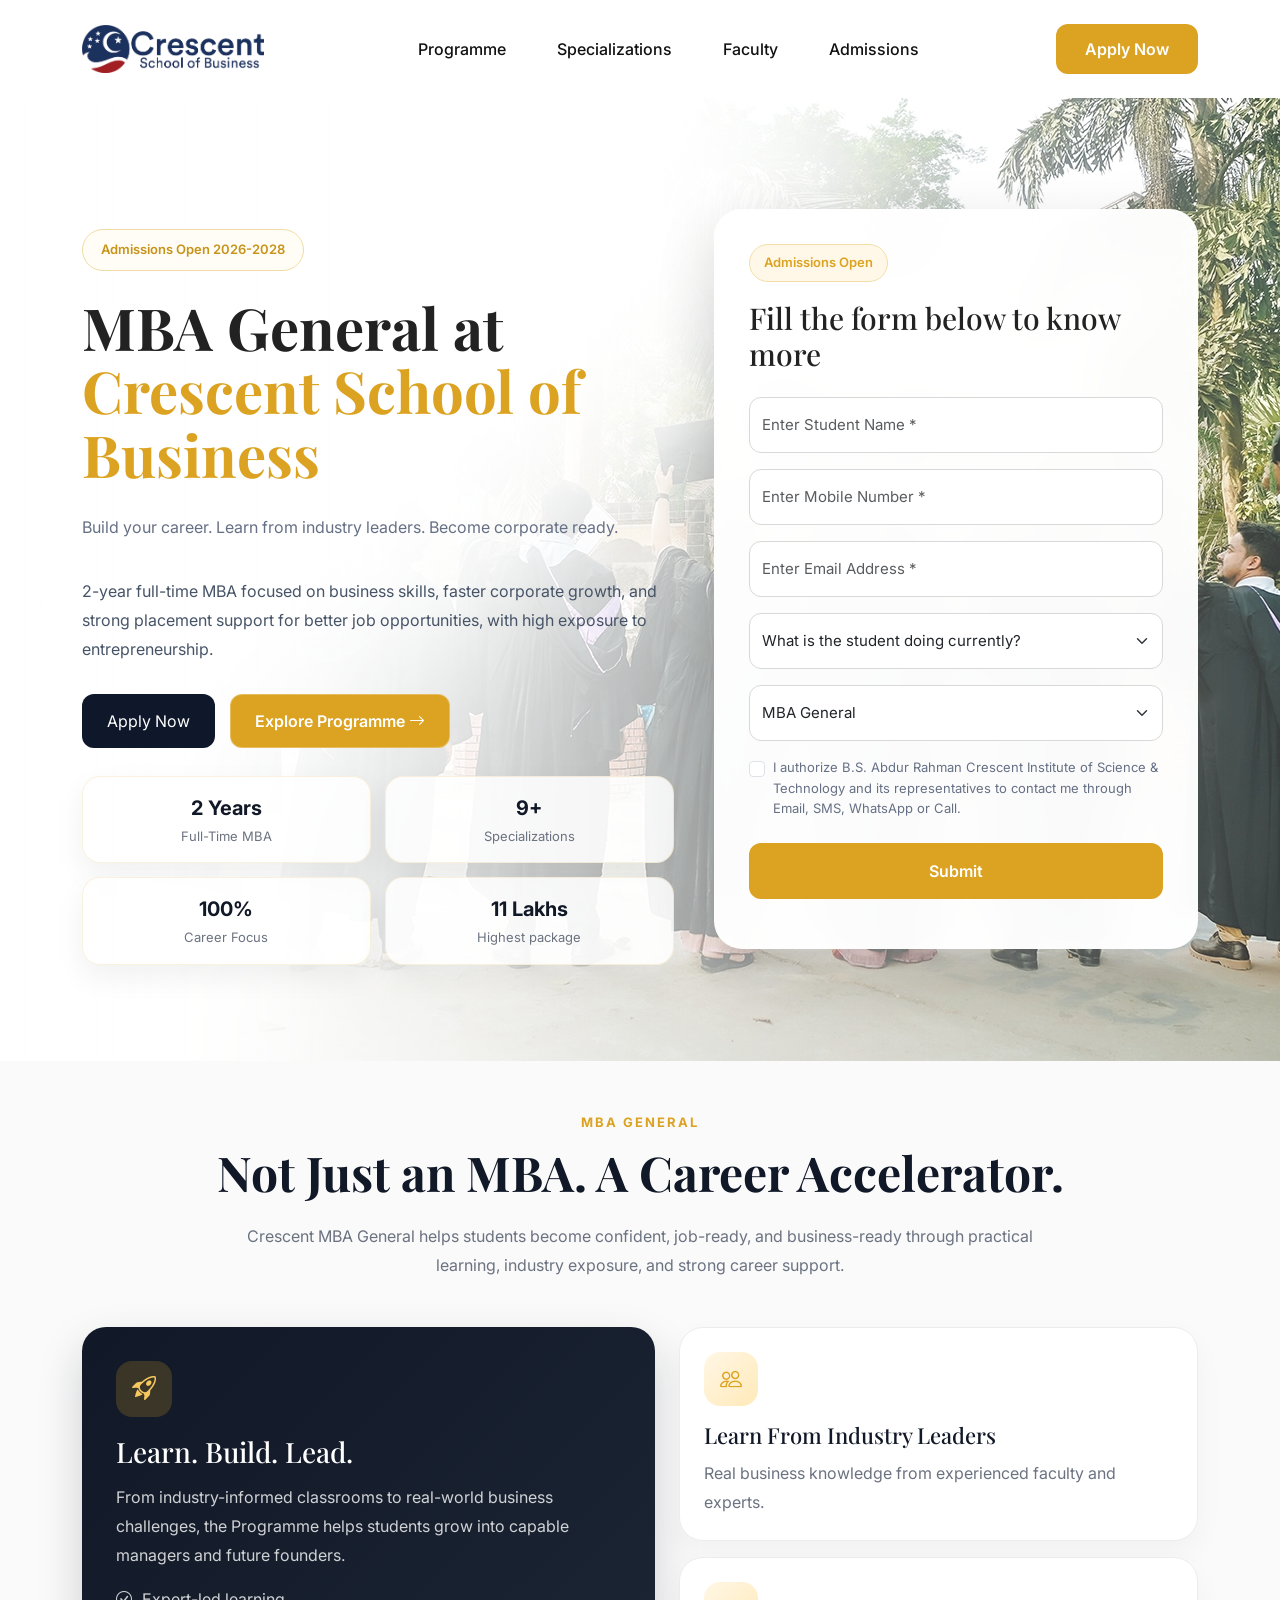
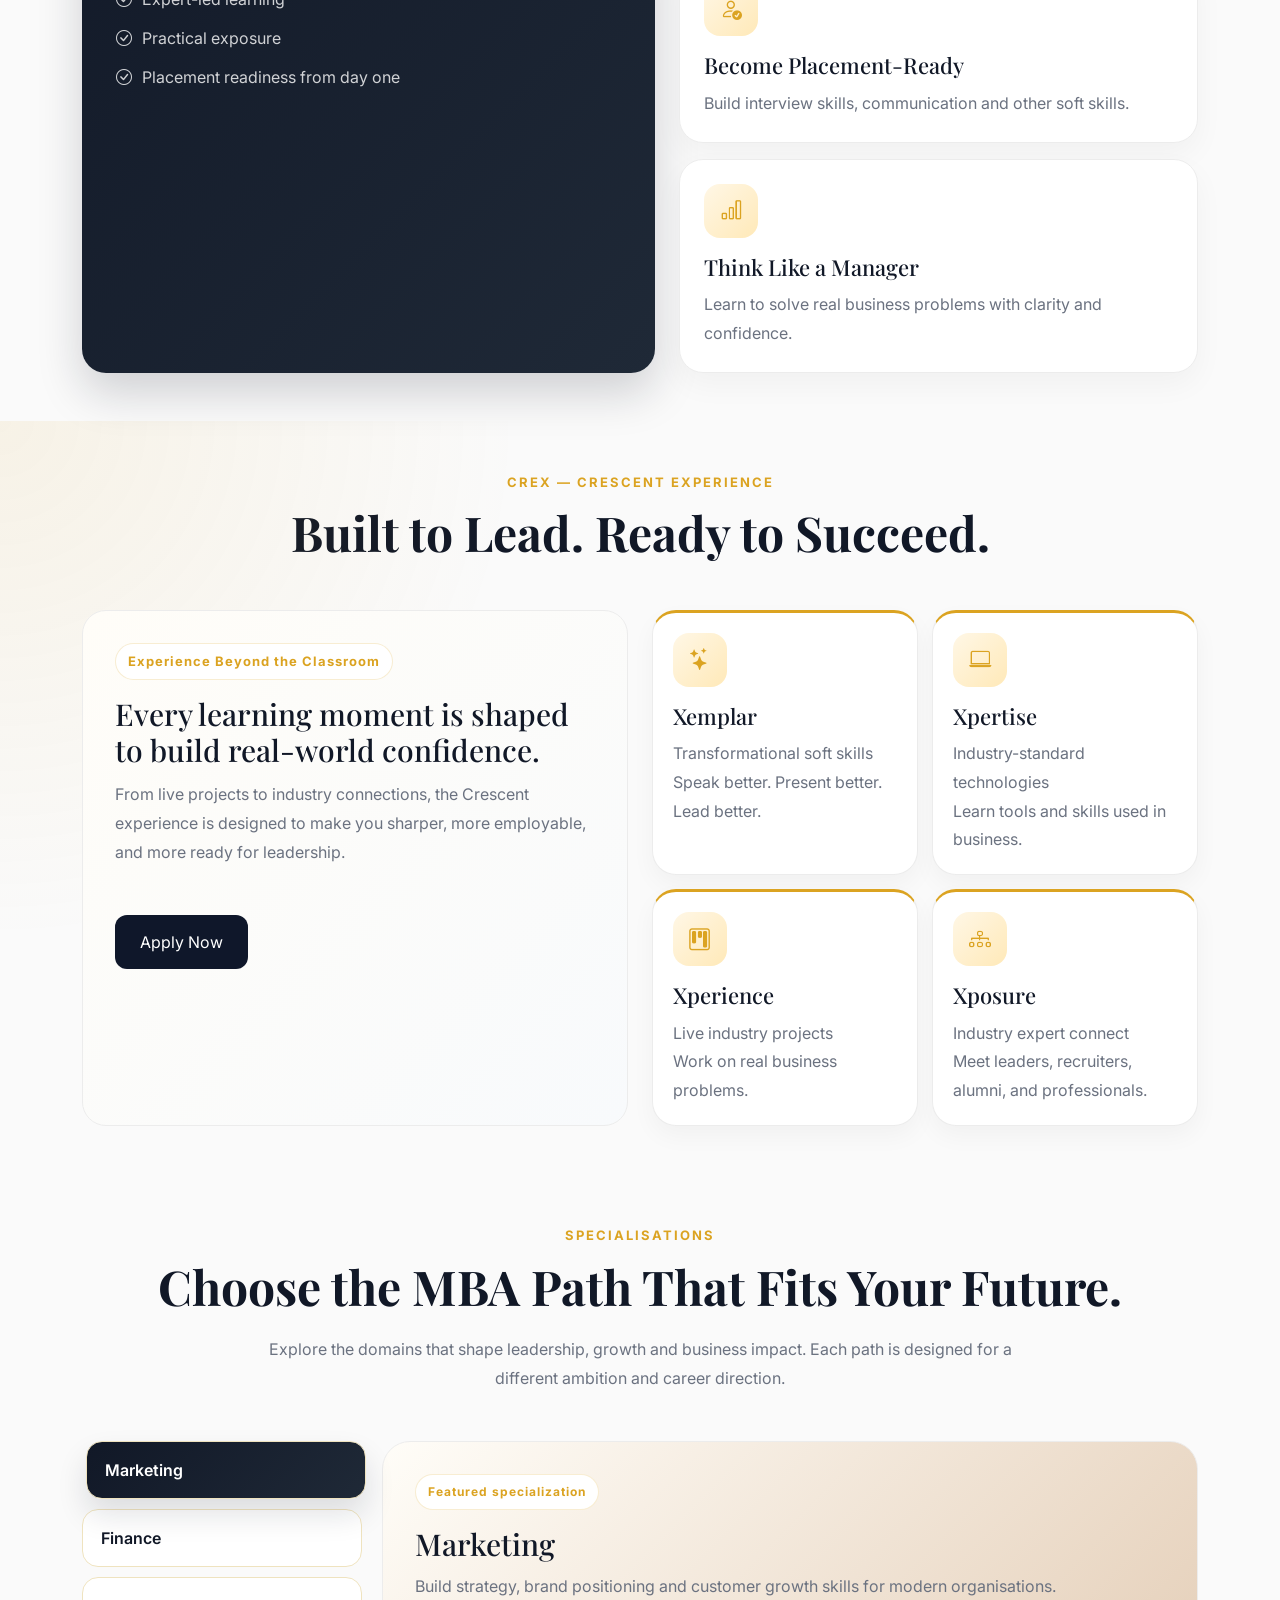
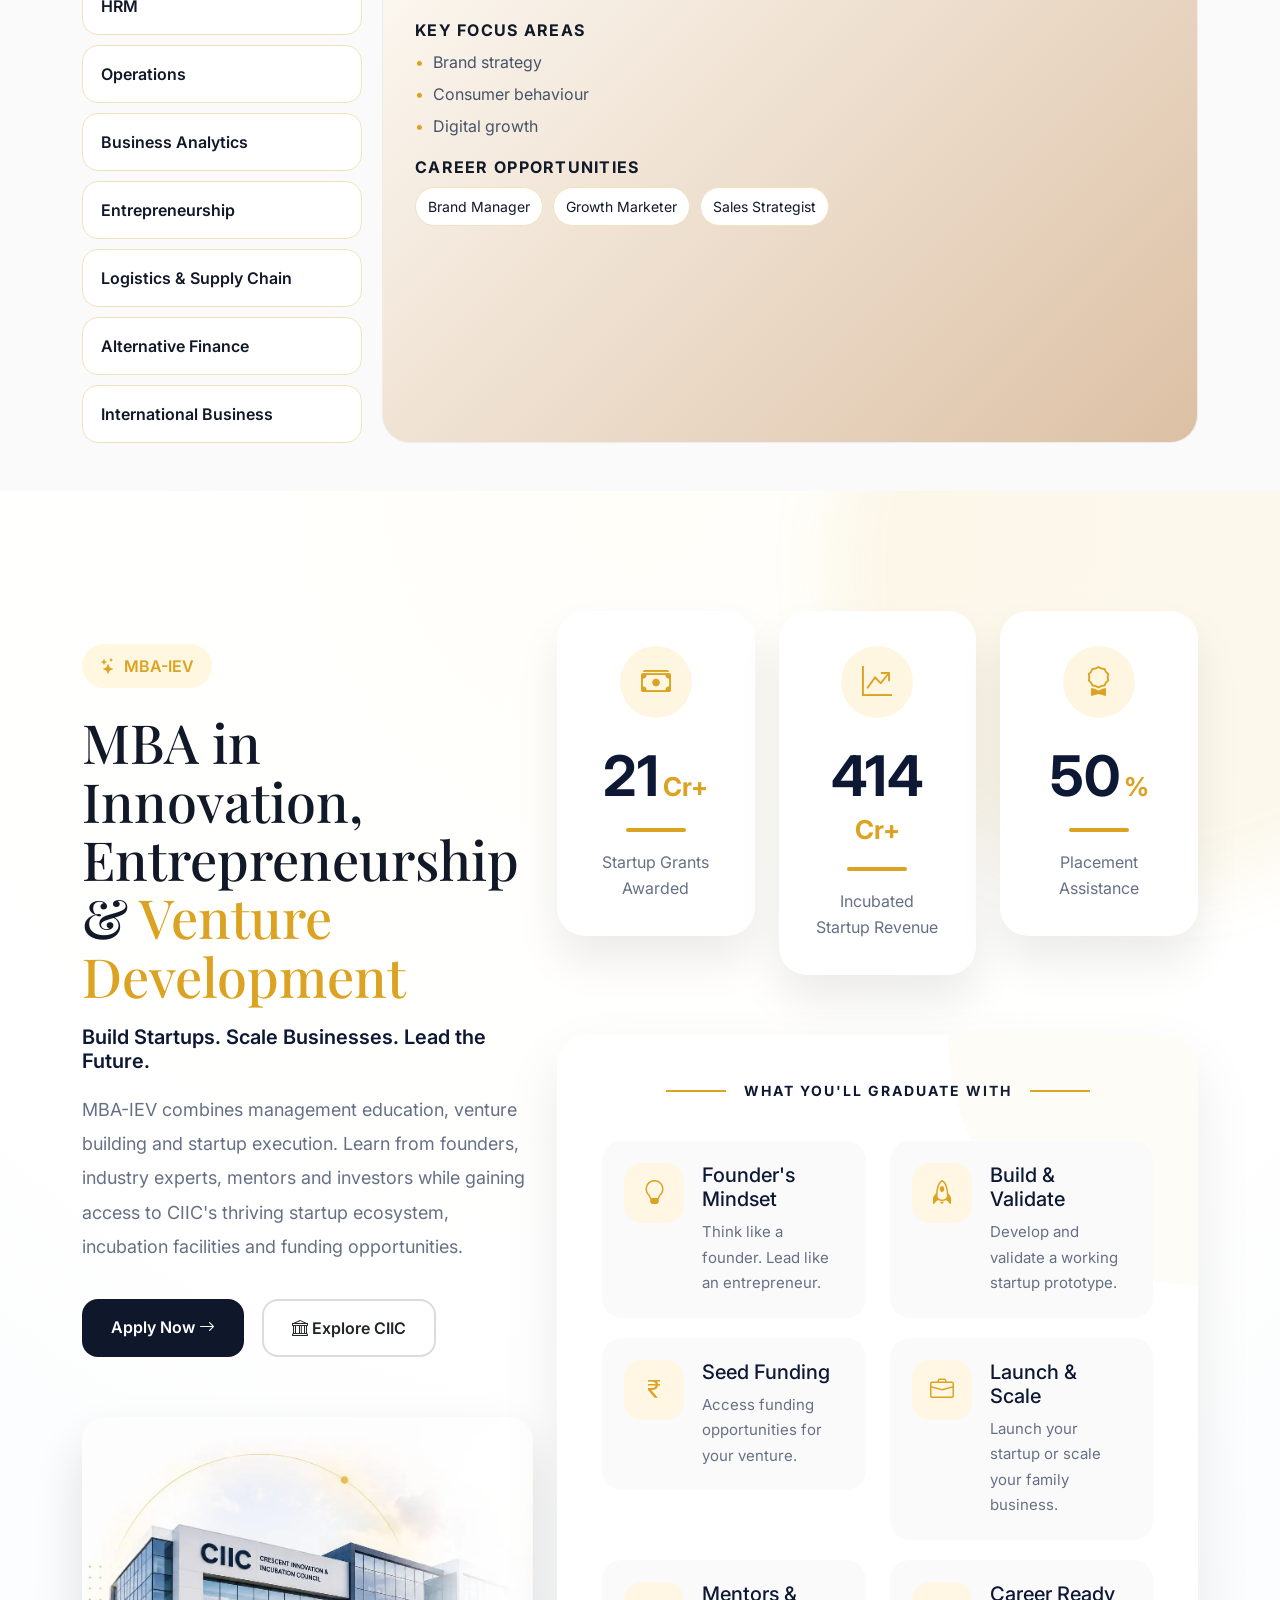
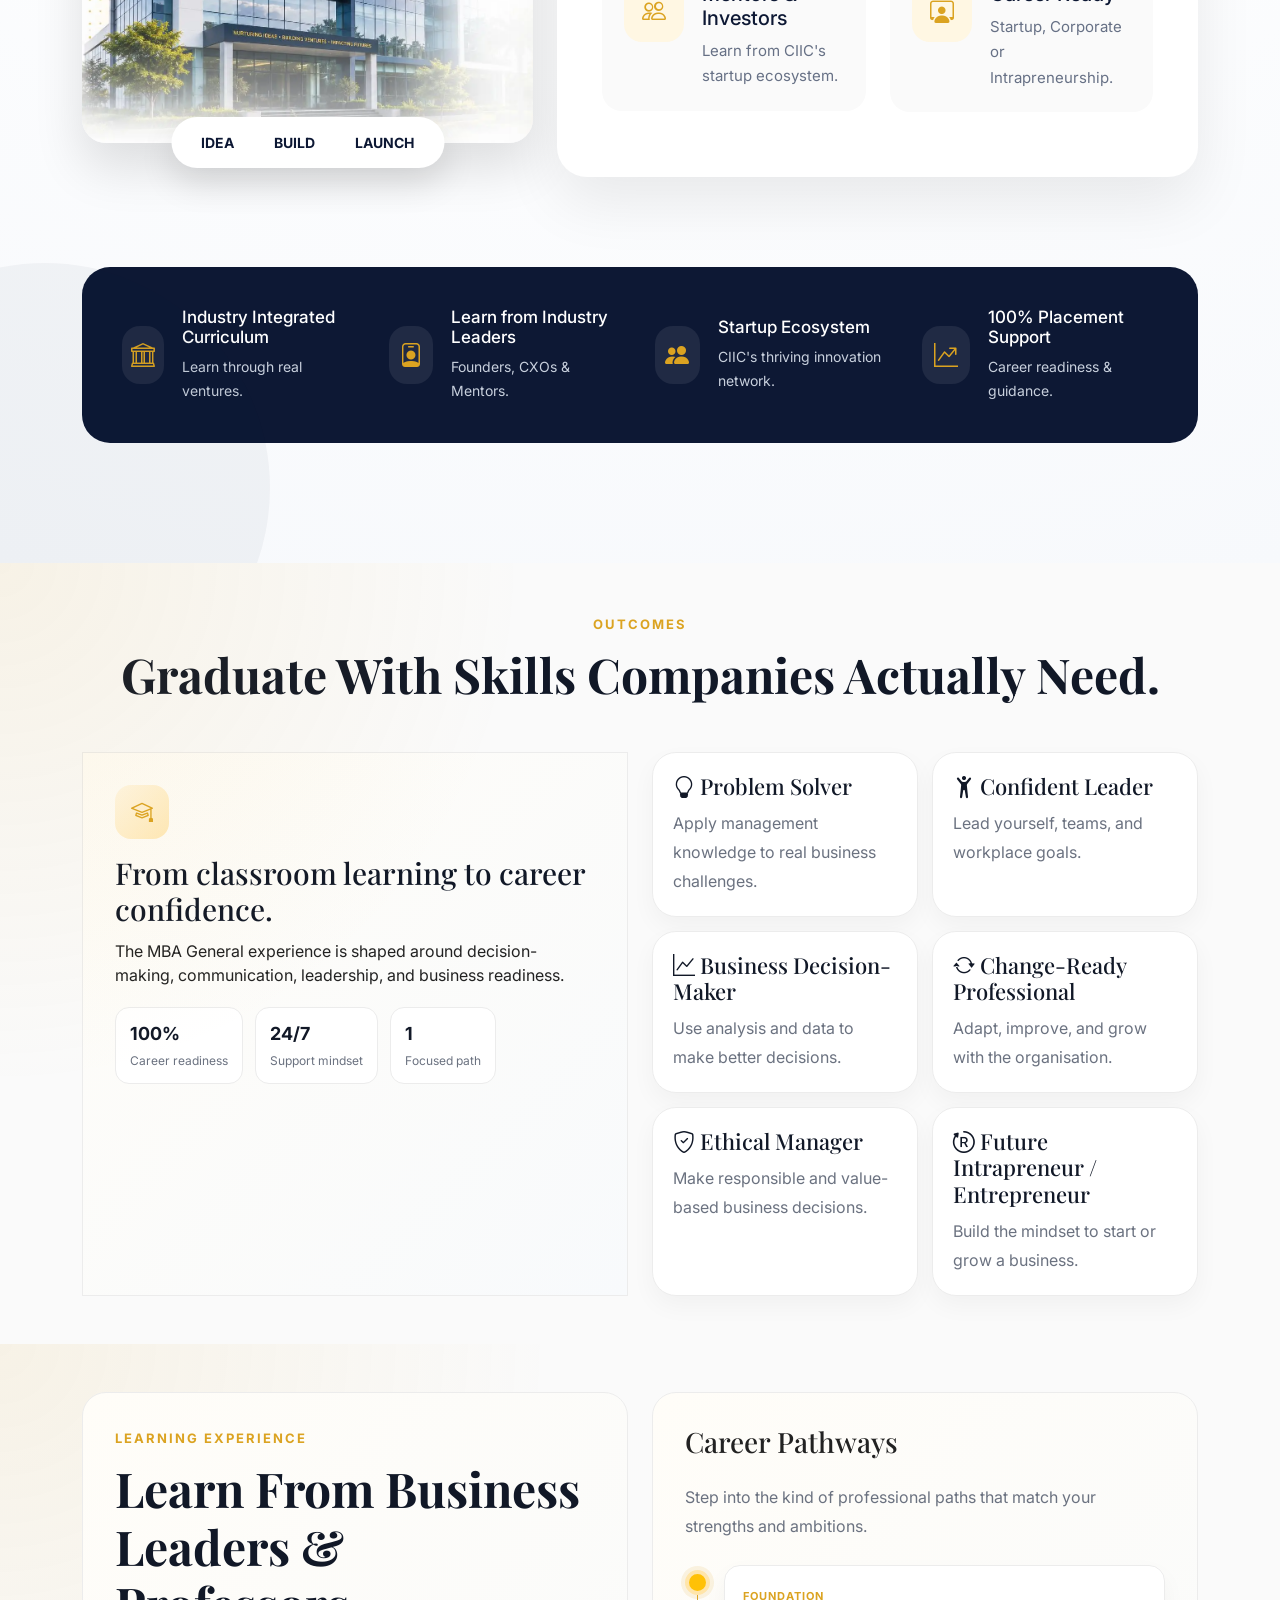
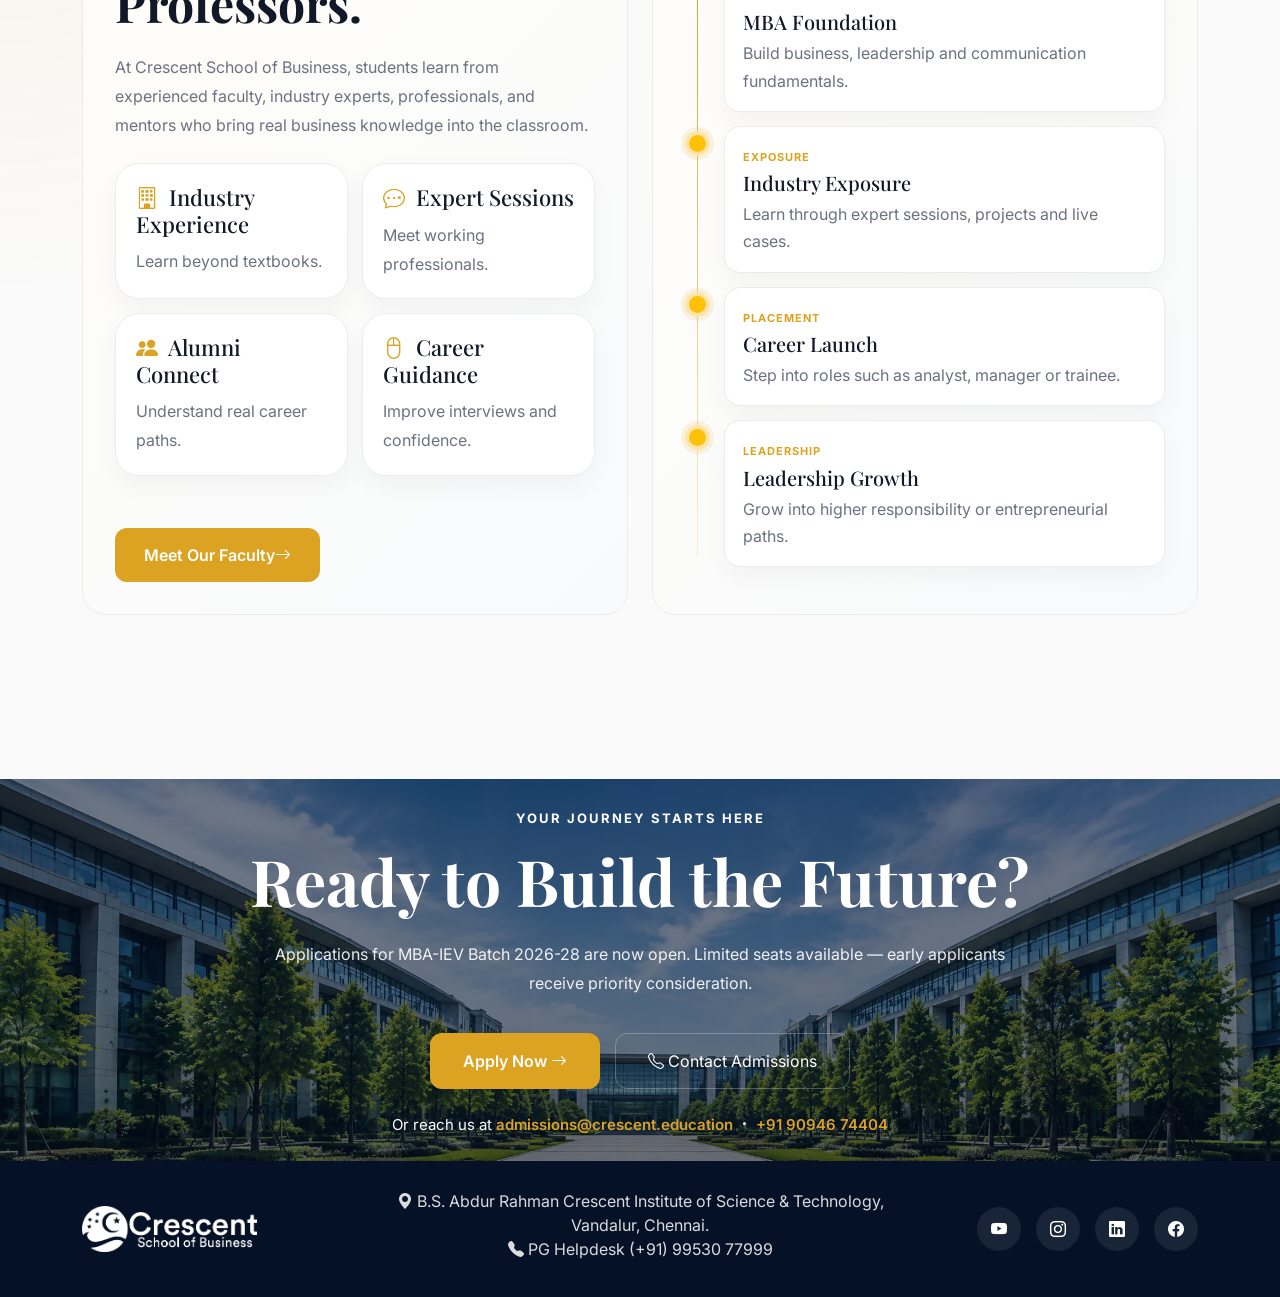
==== commit 816f70b6: "slight updates" ====
--- a/mba-general.html
+++ b/mba-general.html
@@ -37,7 +37,7 @@
                     <li class="nav-item"><a class="nav-link" href="#admissions">Admissions</a></li>
                 </ul>
 
-                <a href="#hero" class="btn apply-btn">
+                <a href="#admissionform" class="btn apply-btn">
                     Apply Now
                 </a>
             </div>
@@ -73,11 +73,11 @@
                     </p>
 
                     <div class="hero-buttons align-items-center">
-                        <a href="#hero" class="btn primary-btn">
+                        <a href="#admissionform" class="btn primary-btn">
                             Apply Now
                         </a>
                         <a href="#Programme" class="btn secondary-btn">
-                            Explore Programme →
+                            Explore Programme <i class="bi bi-arrow-right"></i>
                         </a>
                     </div>
 
@@ -98,10 +98,10 @@
                             <strong>11 Lakhs</strong>
                             <span>Highest package</span>
                         </div>
-                        <div class="metric-tile">
+                        <!-- <div class="metric-tile">
                             <strong>5 Lakhs</strong>
                             <span>Average package</span>
-                        </div>
+                        </div> -->
                     </div>
                 </div>
 
@@ -109,7 +109,7 @@
 
                     <div class="hero-form-card">
 
-                        <span class="form-badge">
+                        <span class="form-badge" id="admissionform">
                             Admissions Open
                         </span>
 
@@ -303,7 +303,7 @@
                     <div class="intro-badge">Experience Beyond the Classroom</div>
                     <h3>Every learning moment is shaped to build real-world confidence.</h3>
                     <p>From live projects to industry connections, the Crescent experience is designed to make you sharper, more employable, and more ready for leadership.</p>
-                    <a href="#hero" class="btn primary-btn">
+                    <a href="#admissionform" class="btn primary-btn my-5">
                         Apply Now
                     </a>
                 </div>
@@ -442,7 +442,7 @@
 
                     <div class="iev-buttons">
 
-                        <a href="#admissions"
+                        <a href="#admissionform"
                             class="btn primary-btn">
 
                             Apply Now
@@ -956,7 +956,7 @@
                     </div>
 
                     <a href="https://crescent.education/faculty-management-studies/" class="btn faculty-btn mt-4">
-                        Meet Our Faculty →
+                        Meet Our Faculty <i class="bi bi-arrow-right"></i>
                     </a>
                 </div>
 
@@ -1030,8 +1030,8 @@
 
                     <div class="cta-buttons">
 
-                        <a href="#hero" class="btn footer-apply-btn">
-                            Apply Now →
+                        <a href="#admissionform" class="btn footer-apply-btn">
+                            Apply Now <i class="bi bi-arrow-right"></i>
                         </a>
 
                         <a href="tel:+919094674404" class="btn footer-contact-btn">
@@ -1049,7 +1049,7 @@
                             admissions@crescent.education
                         </a>
 
-                        •
+                        <i class="bi bi-dot"></i>
 
                         <a href="tel:+919094674404">
                             +91 90946 74404
@@ -1100,8 +1100,8 @@
                             </p>
 
                             <!-- <p>
-                                © 2025 CIIC. All Rights Reserved.
-                                • MBA-IEV Programme
+                                &copy; 2025 CIIC. All Rights Reserved.
+                                <i class="bi bi-dot"></i> MBA-IEV Programme
                             </p> -->
 
                         </div>
--- a/css/style.css
+++ b/css/style.css
@@ -1167,7 +1167,7 @@
 
 .hero-metrics{
     display:grid;
-    grid-template-columns:repeat(3, minmax(0, 1fr));
+    grid-template-columns:repeat(2, minmax(0, 1fr));
     gap:14px;
     margin-top:28px;
 }
